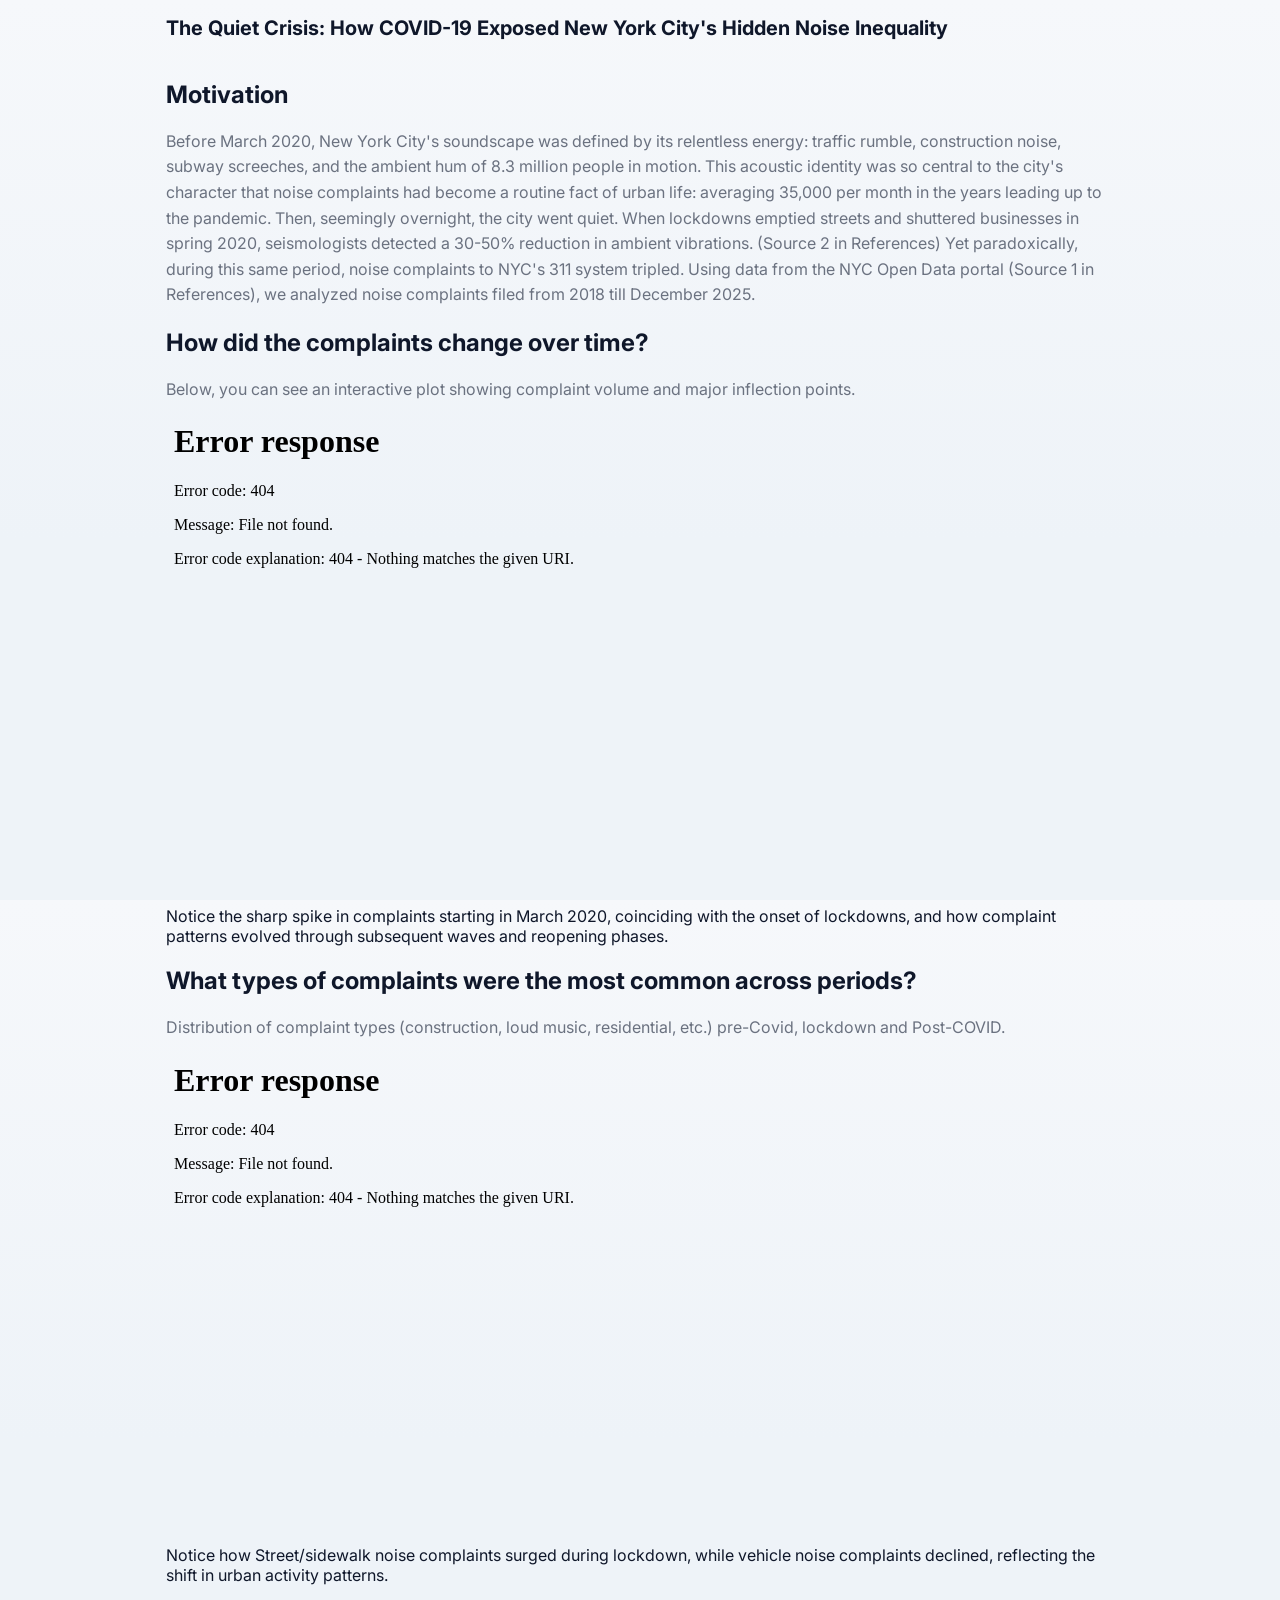
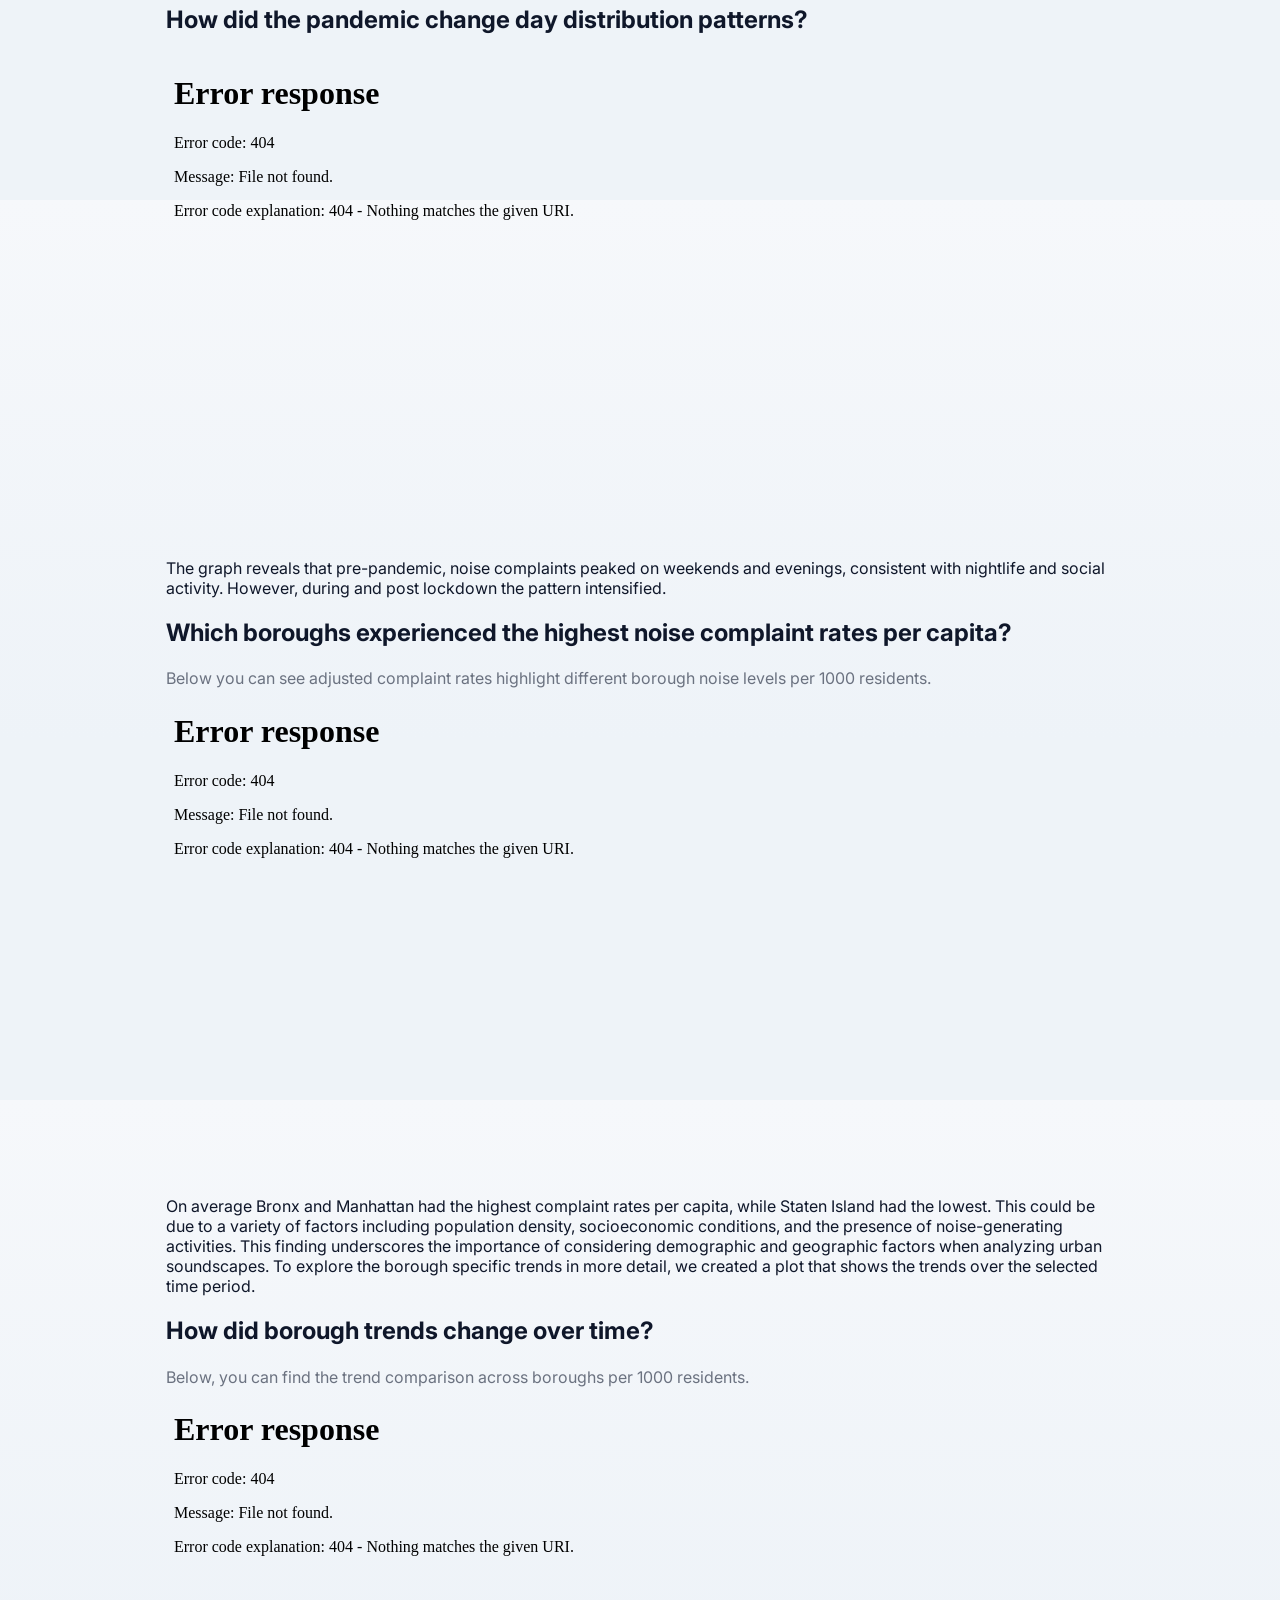
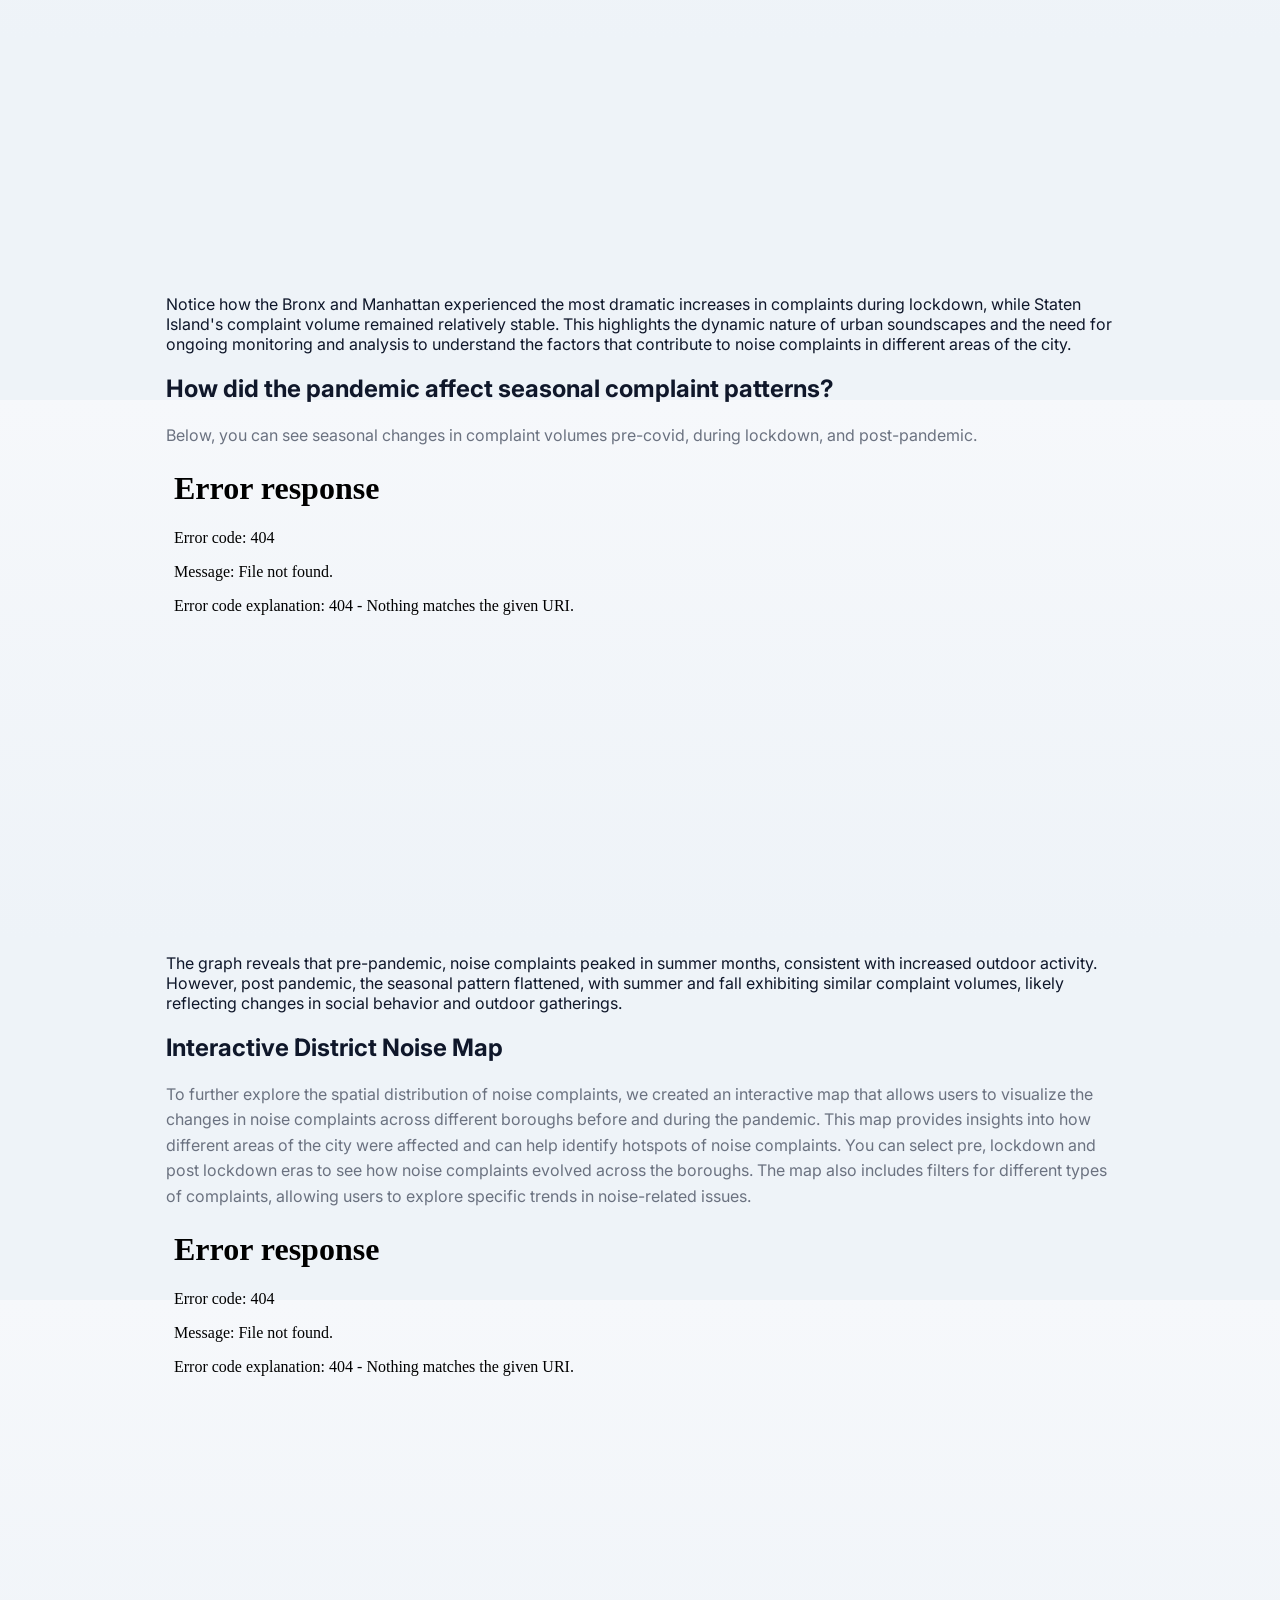
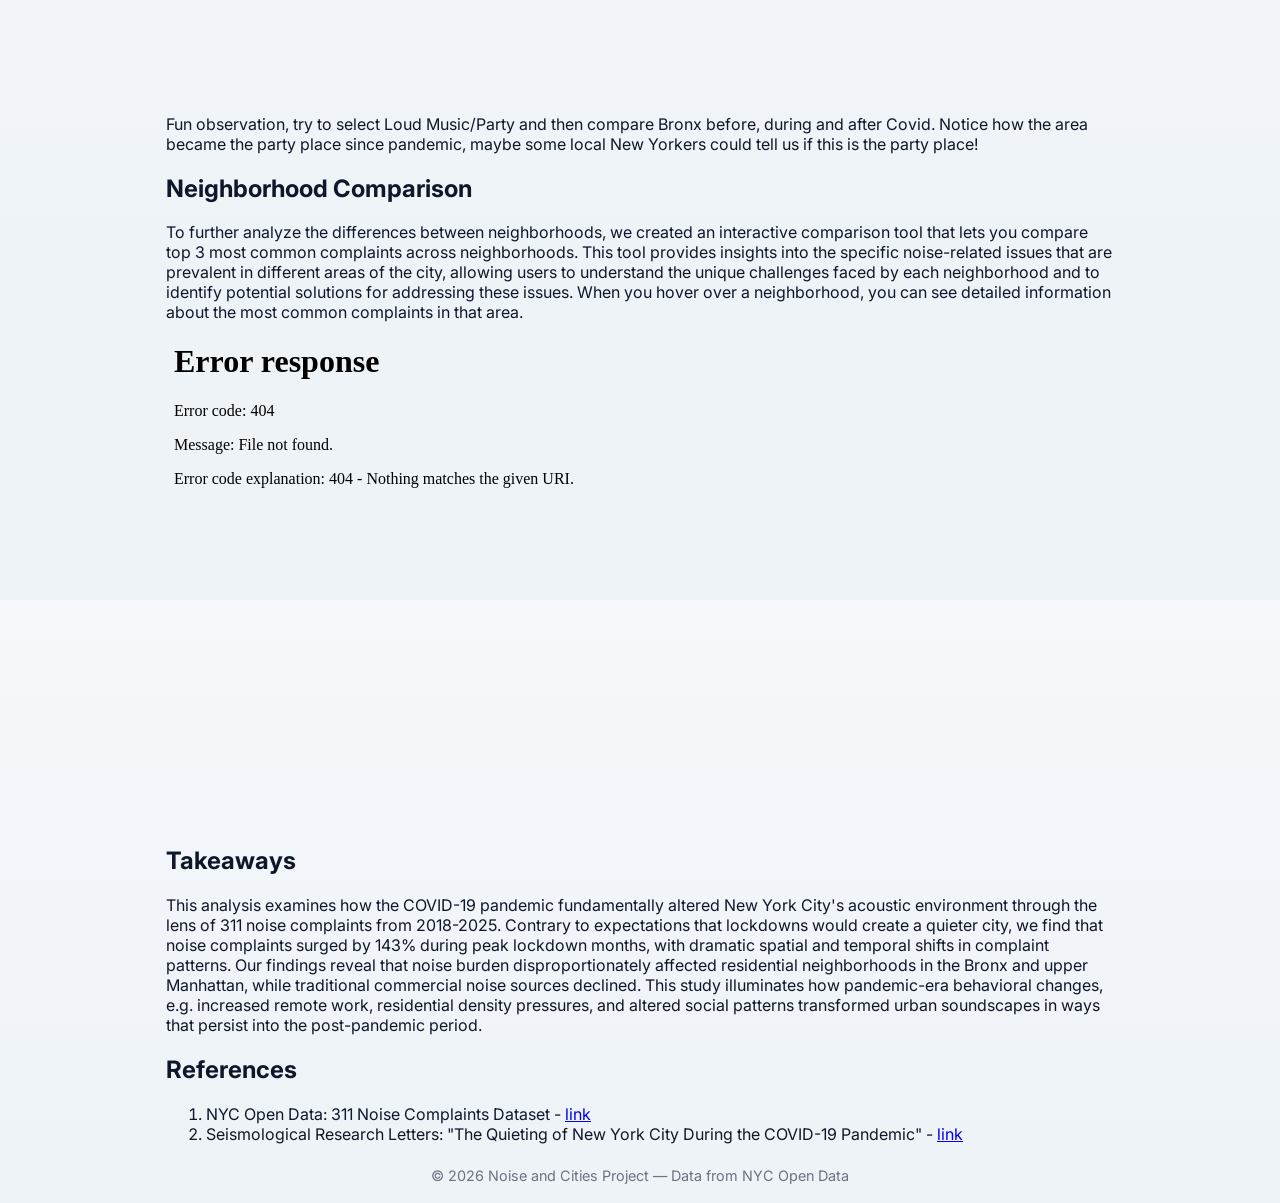
==== index.html @ 0a28426f "fix typos" ====
<!DOCTYPE html>
<html lang="en">
<head>
  <meta charset="UTF-8">
  <meta name="viewport" content="width=device-width,initial-scale=1">
  <title>The City That Never Grew Quiet</title>
  <link rel="stylesheet" href="style.css">
  <style>
    /* Minimal in-file helpers to keep layout tidy if stylesheet missing */
    .container{max-width:980px;margin:0 auto;padding:1rem}
    nav a{margin-right:.5rem}
    .question-list{margin:0 0 1rem 1.25rem}
  </style>
</head>
<body>
  <div class="container">
    <header>
      <h1>The Quiet Crisis: How COVID-19 Exposed New York City's Hidden Noise Inequality</h1>
    </header>

    <main>
      <article>
        <section id="overview">
          <h2>Motivation</h2>
          <p>
          Before March 2020, New York City's soundscape was defined by its relentless energy: traffic rumble, 
construction noise, subway screeches, and the ambient hum of 8.3 million people in motion. 
This acoustic identity was so central to the city's character that noise complaints 
had become a routine fact of urban life: averaging 35,000 per month in the years leading up to the pandemic.
Then, seemingly overnight, the city went quiet.
 When lockdowns emptied streets and shuttered businesses in spring 2020, 
 seismologists detected a 30-50% reduction in ambient vibrations. (Source 2 in References)
 Yet paradoxically, during this same period, noise complaints to NYC's 311 system tripled.
Using data from the NYC Open Data portal (Source 1 in References), we analyzed noise complaints filed from 2018 till December 2025. 
 </p>

        <section id="complaints-over-time">
          <h2>How did the complaints change over time?</h2>
          <p>Below, you can see an interactive plot showing complaint volume and major inflection points.</p>
          <iframe src="complaints_over_time.html" width="100%" height="500" style="border:none;"></iframe>
        Notice the sharp spike in complaints starting in March 2020, coinciding with the onset of lockdowns, and how complaint patterns evolved through subsequent waves and reopening phases.
        </section>

        <section id="types-of-complaints">
          <h2>What types of complaints were the most common across periods?</h2>
          <p>Distribution of complaint types (construction, loud music, residential, etc.) pre-Covid, lockdown and Post-COVID.</p>
          <iframe src="types_of_complaints.html" width="100%" height="500" style="border:none;"></iframe>
          Notice how Street/sidewalk noise complaints surged during lockdown, 
          while vehicle noise complaints declined, reflecting the shift in urban activity patterns.
        </section>

        <section id="daily-patterns">
          <h2>How did the pandemic change day distribution patterns?</h2>
          <iframe src="daily_patterns.html" width="100%" height="500" style="border:none;"></iframe>
          The graph reveals that pre-pandemic, noise complaints peaked on weekends and evenings,
          consistent with nightlife and social activity. However, during and post lockdown 
          the pattern intensified.
        </section>

        <section id="per-capita">
          <h2>Which boroughs experienced the highest noise complaint rates per capita?</h2>
          <p> Below you can see adjusted complaint rates highlight different borough noise levels per 1000 residents.</p>
          <iframe src="complaints_per_capita.html" width="100%" height="500" style="border:none;"></iframe>
          On average Bronx and Manhattan had the highest complaint rates per capita, 
          while Staten Island had the lowest. This could be due to a variety of factors including population
           density, socioeconomic conditions, and the presence of noise-generating activities. 
           This finding underscores the importance of considering demographic and geographic factors 
           when analyzing urban soundscapes. To explore the borough 
           specific trends in more detail, we created a plot that shows the trends over the selected time period.
        </section>

        <section id="borough-trends">
          <h2>How did borough trends change over time?</h2>
          <p>Below, you can find the trend comparison across boroughs per 1000 residents.</p>
          <iframe src="borough_trends.html" width="100%" height="500" style="border:none;"></iframe>
          Notice how the Bronx and Manhattan experienced the most dramatic increases in complaints during lockdown,
           while Staten Island's complaint volume remained relatively stable. 
           This highlights the dynamic nature of urban soundscapes and the need for ongoing monitoring and analysis to understand 
           the factors that contribute to noise complaints in different areas of the city.
        </section>

        <section id="seasonal">
          <h2>How did the pandemic affect seasonal complaint patterns?</h2>
          <p>Below, you can see seasonal changes in complaint volumes pre-covid, during lockdown, and post-pandemic.</p>
          <iframe src="seasonal_share.html" width="100%" height="500" style="border:none;"></iframe>
          The graph reveals that pre-pandemic, noise complaints peaked in summer months,
consistent with increased outdoor activity. However, post pandemic, the seasonal pattern flattened, 
with summer and fall exhibiting similar complaint volumes, likely reflecting changes in social 
behavior and outdoor gatherings.
        </section>

        <section id="interactive-map">
          <h2>Interactive District Noise Map</h2>
          <p>To further explore the spatial distribution of noise complaints, we created an interactive map 
            that allows users to visualize the changes in noise complaints across different boroughs before 
            and during the pandemic. This map provides insights into how different areas of the city were affected 
            and can help identify hotspots of noise complaints. You can select pre, lockdown and post lockdown 
            eras to see how noise complaints evolved across the boroughs. The map also includes 
            filters for different types of complaints, allowing users to explore specific trends in 
            noise-related issues.</p>
          <iframe src="interactive_noise_map.html" width="100%" height="500" style="border:none;"></iframe>
             Fun observation, try to select Loud Music/Party and then compare Bronx before, during and after Covid. Notice how the area became the party place since pandemic, maybe some local New Yorkers could tell us if this is the party place! 
        </section>

        <section id="neighborhood-comparison">
          <h2>Neighborhood Comparison</h2>
         To further analyze the differences between neighborhoods, we created an interactive comparison tool 
        that lets you compare top 3 most common complaints across neighborhoods.
         This tool provides insights into the specific noise-related issues that are prevalent 
         in different areas of the city, allowing users to understand the unique challenges
          faced by each neighborhood and to identify potential solutions for addressing these issues.
        When you hover over a neighborhood, you can see detailed information about the most common complaints 
        in that area.</p>
          <iframe src="neighborhood_comparison.html" width="100%" height="500" style="border:none;"></iframe>
        </section>

        <section id="takeaways">
          <h2>Takeaways</h2>
          This analysis examines how the COVID-19 pandemic fundamentally altered New York City's 
      acoustic environment through the lens of 311 noise complaints from 2018-2025. 
      Contrary to expectations that lockdowns would create a quieter city, 
      we find that noise complaints surged by 143% during peak lockdown months, 
      with dramatic spatial and temporal shifts in complaint patterns. 
      Our findings reveal that noise burden disproportionately affected 
      residential neighborhoods in the Bronx and upper Manhattan, while traditional 
      commercial noise sources declined. This study illuminates how pandemic-era 
      behavioral changes, e.g. increased remote work, residential density pressures, 
      and altered social patterns transformed urban soundscapes in ways 
      that persist into the post-pandemic period.
        </section>
      </article>
    </main>
    <section>
      <section id="REFERENCES">
          <h2>References</h2>
      <ol>
        <li>NYC Open Data: 311 Noise Complaints Dataset - <a href="https://data.cityofnewyork.us/Social-Services/311-Service-Requests-from-2010-to-Present/erm2-nwe9" target="_blank">link</a></li>
        <li>Seismological Research Letters: "The Quieting of New York City During the COVID-19 Pandemic" - <a href="https://www.science.org/doi/abs/10.1126/science.abd2438" target="_blank">link</a></li>   
      </ol>
    </section>

    <footer>
      <p>&copy; 2026 Noise and Cities Project — Data from NYC Open Data</p>
    </footer>
  </div>
</body>
</html>
---- style.css ----
@import url('https://fonts.googleapis.com/css2?family=Inter:wght@300;400;600;700&display=swap');

:root{
    --bg-0: #f6f8fb;
    --bg-1: #ffffff;
    --muted: #6b7280;
    --text: #0f172a;
    --accent: #2563eb;
    --card-shadow: 0 6px 24px rgba(16,24,40,0.06);
    --radius: 12px;
}

*{box-sizing:border-box}
html,body{height:100%}
body{
    margin:0;
    font-family: Inter, system-ui, -apple-system, "Segoe UI", Roboto, Arial, sans-serif;
    color:var(--text);
    background:linear-gradient(180deg,var(--bg-0),#eef3f8 60%);
    -webkit-font-smoothing:antialiased;
    -moz-osx-font-smoothing:grayscale;
}

.container{
    max-width:1400px;
    width:95vw;
    margin:28px auto;
    padding:36px 28px;
}

header{
    display:flex;
    align-items:center;
    justify-content:space-between;
    gap:16px;
    margin-bottom:20px;
}
header h1{
    font-size:1.25rem;
    margin:0;
    font-weight:700;
}

nav{display:flex;gap:10px}
nav a{
    color:var(--accent);
    text-decoration:none;
    padding:8px 12px;
    border-radius:8px;
    font-weight:600;
}
nav a:hover{background:rgba(37,99,235,0.08)}

main article{display:grid;grid-template-columns:1fr;gap:18px}

.card{
    background:var(--bg-1);
    border-radius:var(--radius);
    padding:18px;
    box-shadow:var(--card-shadow);
}

section#overview .card p{margin:0}

p{color:var(--muted);line-height:1.6;margin:0}

.question-list{margin:0 0 0 1rem;color:var(--muted)}

.embed iframe{width:100%;height:420px;border:0;border-radius:8px}

.grid-2{display:grid;grid-template-columns:repeat(2,1fr);gap:16px}

footer{margin-top:20px;color:var(--muted);font-size:.9rem;text-align:center}

/* Responsive */
@media (max-width:880px){
    .grid-2{grid-template-columns:1fr}
    header{flex-direction:column;align-items:flex-start}
    header h1{font-size:1.1rem}
    .embed iframe{height:320px}
}

@media (prefers-color-scheme:dark){
    :root{--bg-0:#071124;--bg-1:#071124;--muted:#9aa6b2;--text:#e6eef6;--card-shadow:0 8px 30px rgba(2,6,23,0.6)}
    body{background:linear-gradient(180deg,#031021,#071124)}
}

.muted{color:var(--muted)}

.kicker{font-size:.9rem;color:var(--muted);margin-bottom:.25rem}

.hero{padding:18px 0}

.lead{font-size:1.05rem;color:var(--muted);line-height:1.7}

.link-btn{display:inline-block;padding:10px 14px;background:var(--accent);color:#fff;border-radius:10px;text-decoration:none}

/* small utility */
.mb-1{margin-bottom:8px}
.mb-2{margin-bottom:16px}
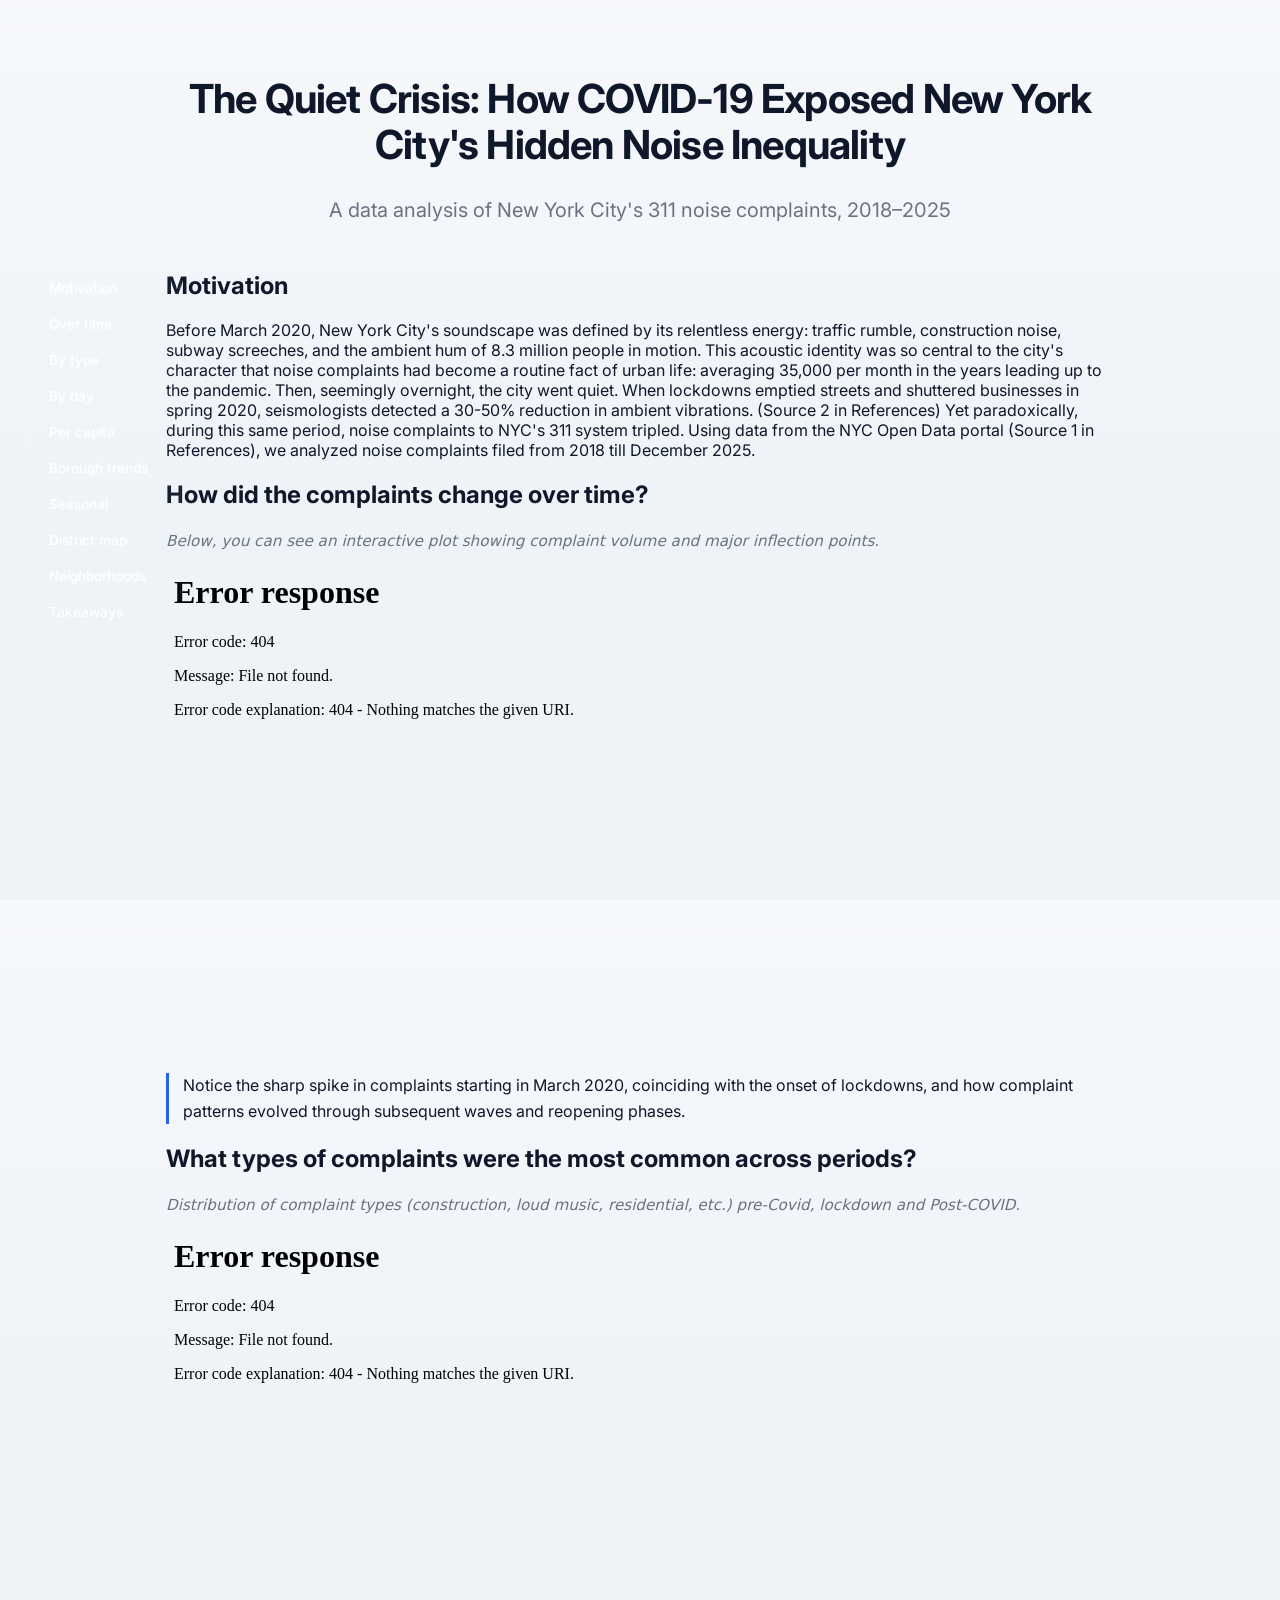
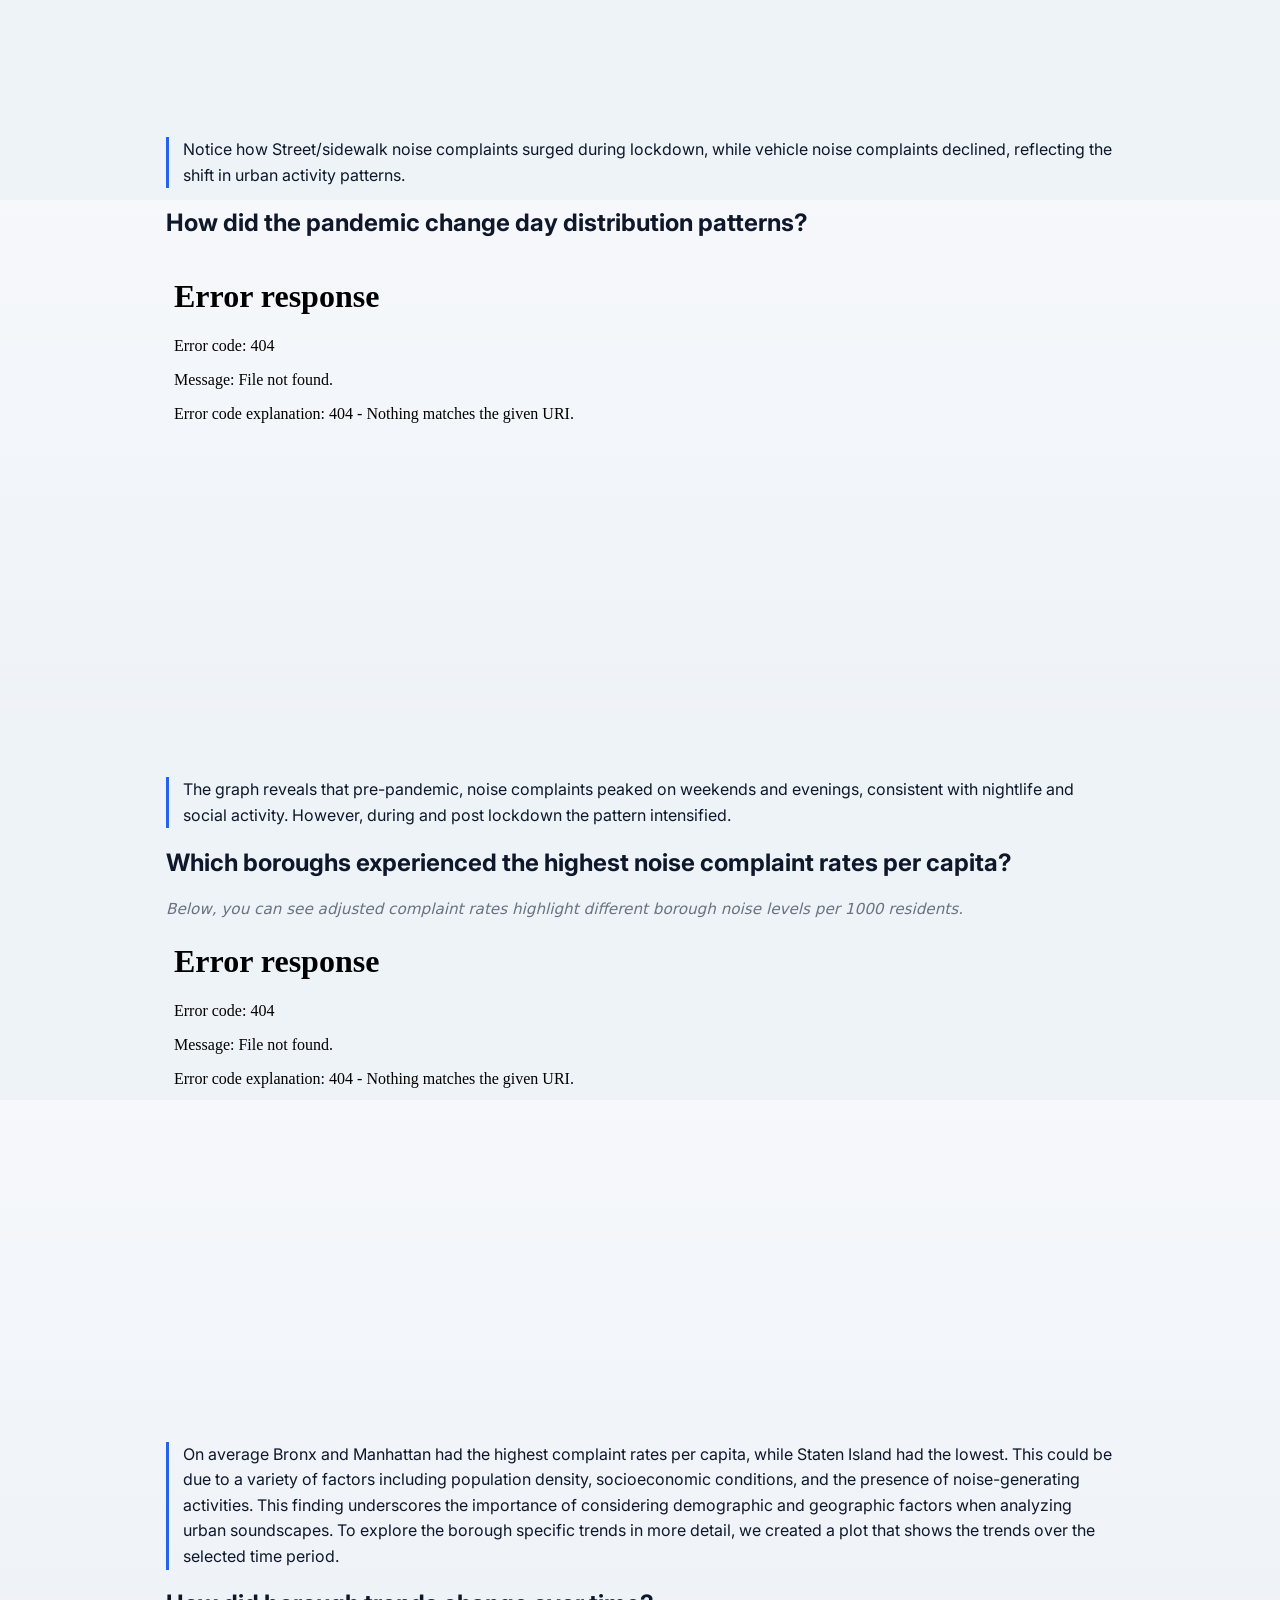
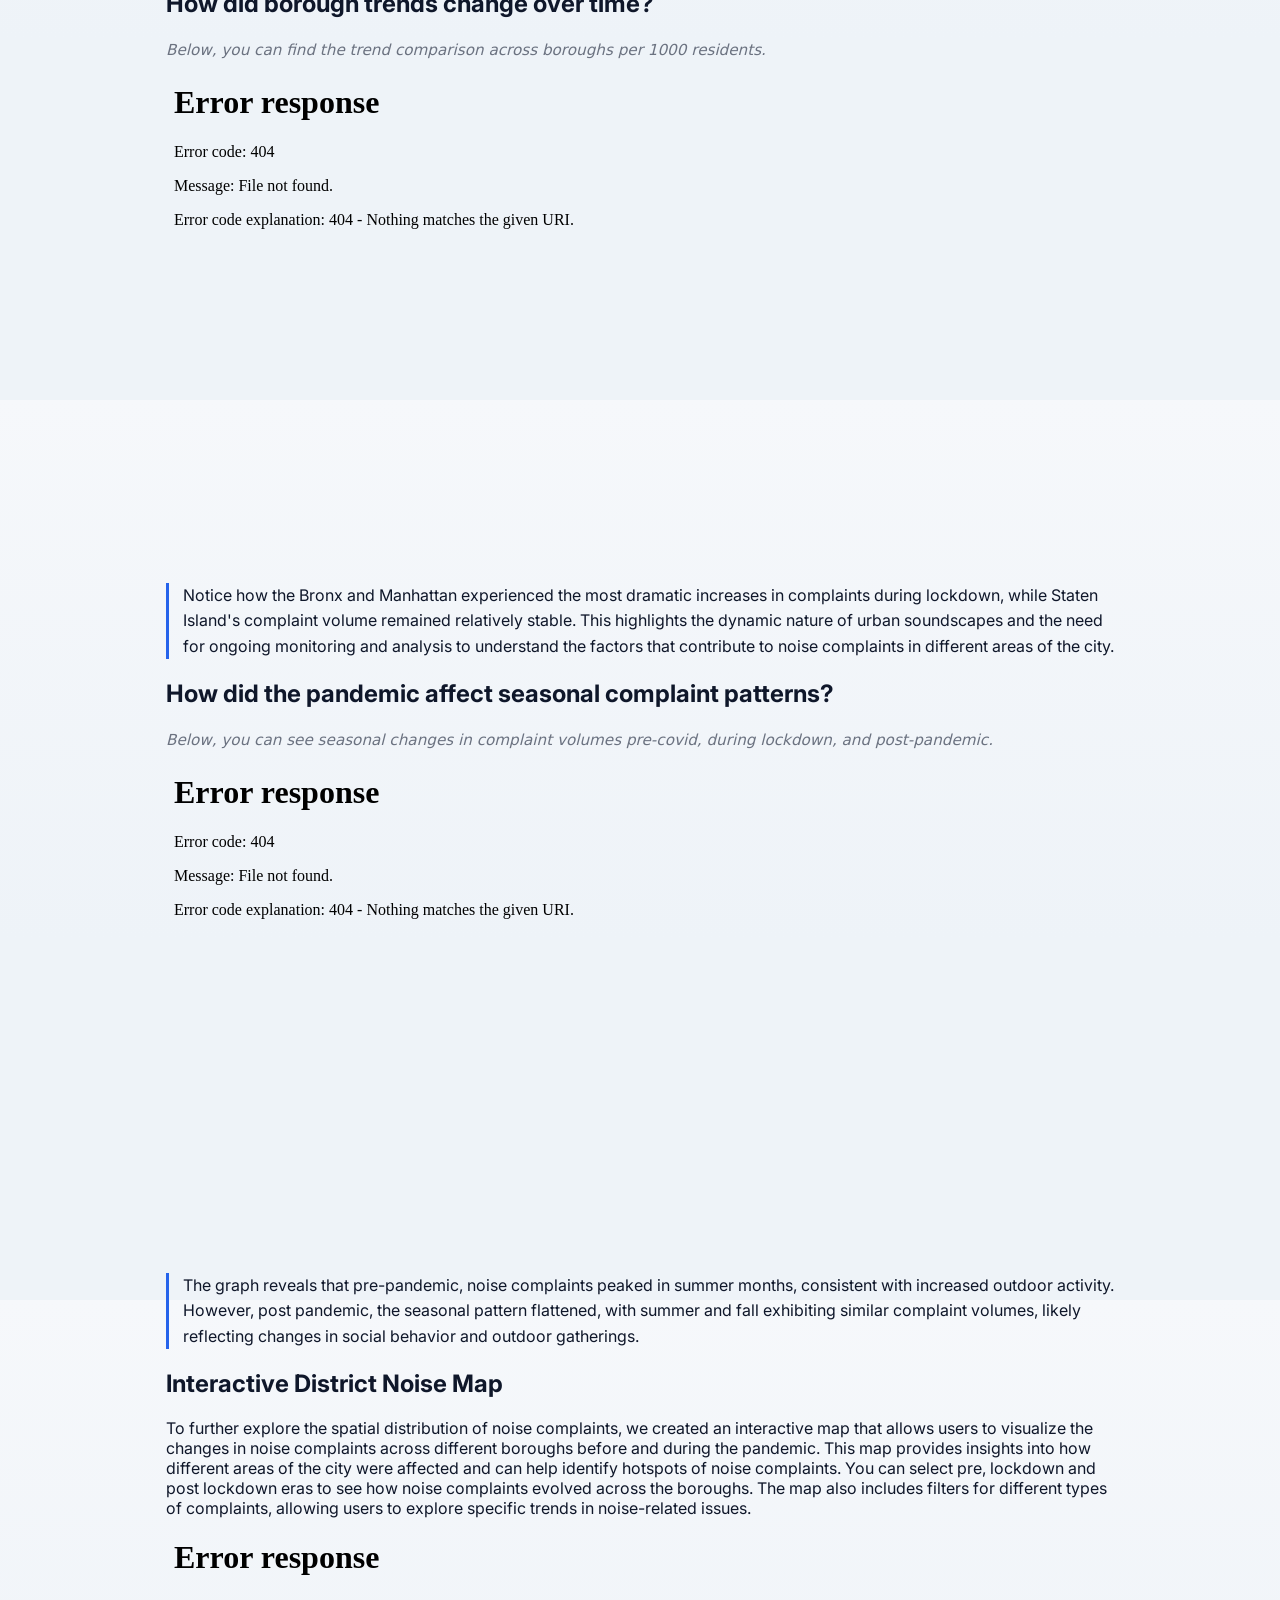
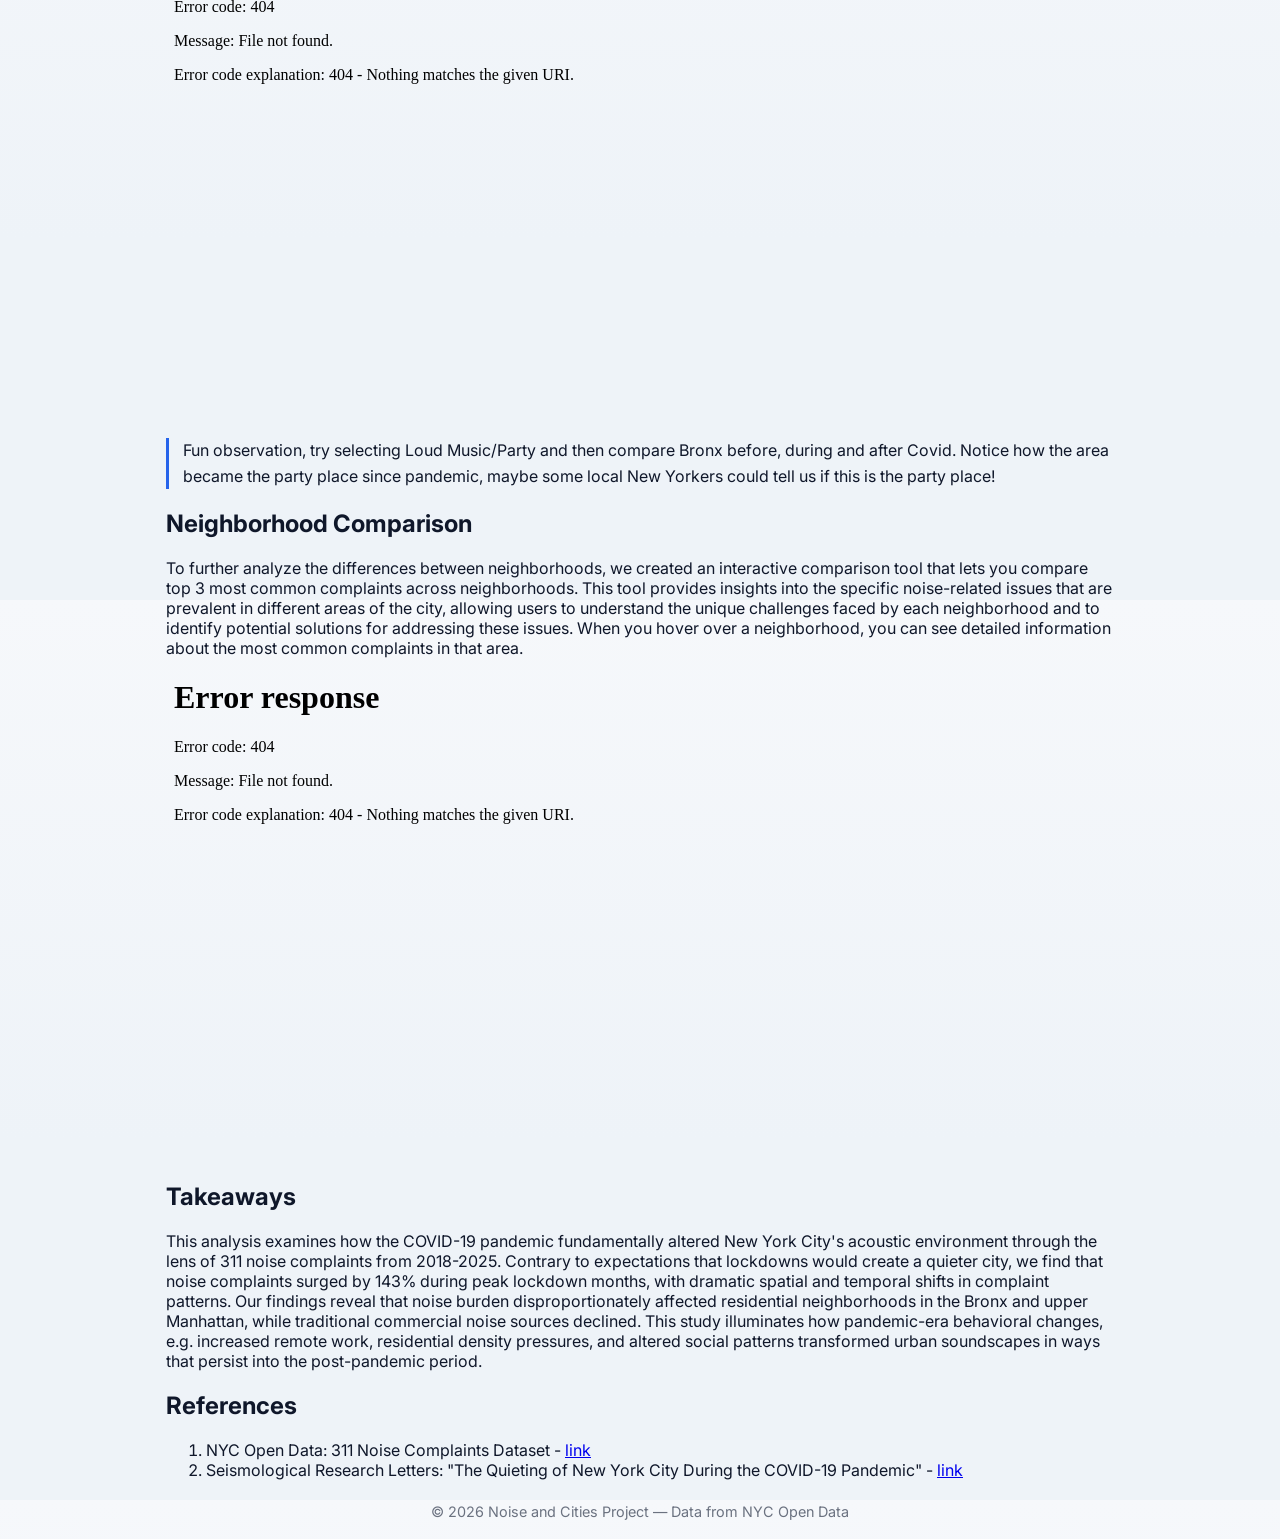
==== commit a044bdbf: "larger title, substitle, smooth scroll, table of contents, typography" ====
--- a/index.html
+++ b/index.html
@@ -17,12 +17,25 @@
     <header>
       <h1>The Quiet Crisis: How COVID-19 Exposed New York City's Hidden Noise Inequality</h1>
     </header>
+    <p class="subtitle">A data analysis of New York City's 311 noise complaints, 2018–2025</p>
+    <nav class="toc">
+      <a href="#overview">Motivation</a>
+      <a href="#complaints-over-time">Over time</a>
+      <a href="#types-of-complaints">By type</a>
+      <a href="#daily-patterns">By day</a>
+      <a href="#per-capita">Per capita</a>
+      <a href="#borough-trends">Borough trends</a>
+      <a href="#seasonal">Seasonal</a>
+      <a href="#interactive-map">District map</a>
+      <a href="#neighborhood-comparison">Neighborhoods</a>
+      <a href="#takeaways">Takeaways</a>
+    </nav>
+
 
     <main>
       <article>
         <section id="overview">
           <h2>Motivation</h2>
-          <p>
           Before March 2020, New York City's soundscape was defined by its relentless energy: traffic rumble, 
 construction noise, subway screeches, and the ambient hum of 8.3 million people in motion. 
 This acoustic identity was so central to the city's character that noise complaints 
@@ -32,74 +45,74 @@
  seismologists detected a 30-50% reduction in ambient vibrations. (Source 2 in References)
  Yet paradoxically, during this same period, noise complaints to NYC's 311 system tripled.
 Using data from the NYC Open Data portal (Source 1 in References), we analyzed noise complaints filed from 2018 till December 2025. 
- </p>
+
 
         <section id="complaints-over-time">
           <h2>How did the complaints change over time?</h2>
           <p>Below, you can see an interactive plot showing complaint volume and major inflection points.</p>
           <iframe src="complaints_over_time.html" width="100%" height="500" style="border:none;"></iframe>
-        Notice the sharp spike in complaints starting in March 2020, coinciding with the onset of lockdowns, and how complaint patterns evolved through subsequent waves and reopening phases.
+        <p class="caption">Notice the sharp spike in complaints starting in March 2020, coinciding with the onset of lockdowns, and how complaint patterns evolved through subsequent waves and reopening phases.</p>
         </section>
 
         <section id="types-of-complaints">
           <h2>What types of complaints were the most common across periods?</h2>
           <p>Distribution of complaint types (construction, loud music, residential, etc.) pre-Covid, lockdown and Post-COVID.</p>
           <iframe src="types_of_complaints.html" width="100%" height="500" style="border:none;"></iframe>
-          Notice how Street/sidewalk noise complaints surged during lockdown, 
-          while vehicle noise complaints declined, reflecting the shift in urban activity patterns.
+          <p class="caption">Notice how Street/sidewalk noise complaints surged during lockdown,
+          while vehicle noise complaints declined, reflecting the shift in urban activity patterns. </p>
         </section>
 
         <section id="daily-patterns">
           <h2>How did the pandemic change day distribution patterns?</h2>
           <iframe src="daily_patterns.html" width="100%" height="500" style="border:none;"></iframe>
-          The graph reveals that pre-pandemic, noise complaints peaked on weekends and evenings,
+          <p class="caption">The graph reveals that pre-pandemic, noise complaints peaked on weekends and evenings,
           consistent with nightlife and social activity. However, during and post lockdown 
-          the pattern intensified.
+          the pattern intensified.</p>
         </section>
 
         <section id="per-capita">
           <h2>Which boroughs experienced the highest noise complaint rates per capita?</h2>
-          <p> Below you can see adjusted complaint rates highlight different borough noise levels per 1000 residents.</p>
+          <p> Below, you can see adjusted complaint rates highlight different borough noise levels per 1000 residents.</p>
           <iframe src="complaints_per_capita.html" width="100%" height="500" style="border:none;"></iframe>
-          On average Bronx and Manhattan had the highest complaint rates per capita, 
+          <p class="caption">On average Bronx and Manhattan had the highest complaint rates per capita, 
           while Staten Island had the lowest. This could be due to a variety of factors including population
            density, socioeconomic conditions, and the presence of noise-generating activities. 
            This finding underscores the importance of considering demographic and geographic factors 
            when analyzing urban soundscapes. To explore the borough 
-           specific trends in more detail, we created a plot that shows the trends over the selected time period.
+           specific trends in more detail, we created a plot that shows the trends over the selected time period.</p>
         </section>
 
         <section id="borough-trends">
           <h2>How did borough trends change over time?</h2>
           <p>Below, you can find the trend comparison across boroughs per 1000 residents.</p>
           <iframe src="borough_trends.html" width="100%" height="500" style="border:none;"></iframe>
-          Notice how the Bronx and Manhattan experienced the most dramatic increases in complaints during lockdown,
+          <p class="caption">Notice how the Bronx and Manhattan experienced the most dramatic increases in complaints during lockdown,
            while Staten Island's complaint volume remained relatively stable. 
            This highlights the dynamic nature of urban soundscapes and the need for ongoing monitoring and analysis to understand 
-           the factors that contribute to noise complaints in different areas of the city.
+           the factors that contribute to noise complaints in different areas of the city.</p>
         </section>
 
         <section id="seasonal">
           <h2>How did the pandemic affect seasonal complaint patterns?</h2>
           <p>Below, you can see seasonal changes in complaint volumes pre-covid, during lockdown, and post-pandemic.</p>
           <iframe src="seasonal_share.html" width="100%" height="500" style="border:none;"></iframe>
-          The graph reveals that pre-pandemic, noise complaints peaked in summer months,
+          <p class="caption">The graph reveals that pre-pandemic, noise complaints peaked in summer months,
 consistent with increased outdoor activity. However, post pandemic, the seasonal pattern flattened, 
 with summer and fall exhibiting similar complaint volumes, likely reflecting changes in social 
-behavior and outdoor gatherings.
+behavior and outdoor gatherings. </p>
         </section>
 
         <section id="interactive-map">
           <h2>Interactive District Noise Map</h2>
-          <p>To further explore the spatial distribution of noise complaints, we created an interactive map 
+          To further explore the spatial distribution of noise complaints, we created an interactive map 
             that allows users to visualize the changes in noise complaints across different boroughs before 
             and during the pandemic. This map provides insights into how different areas of the city were affected 
             and can help identify hotspots of noise complaints. You can select pre, lockdown and post lockdown 
             eras to see how noise complaints evolved across the boroughs. The map also includes 
             filters for different types of complaints, allowing users to explore specific trends in 
-            noise-related issues.</p>
+            noise-related issues.
           <iframe src="interactive_noise_map.html" width="100%" height="500" style="border:none;"></iframe>
-             Fun observation, try to select Loud Music/Party and then compare Bronx before, during and after Covid. Notice how the area became the party place since pandemic, maybe some local New Yorkers could tell us if this is the party place! 
+          <p class="caption">Fun observation, try selecting Loud Music/Party and then compare Bronx before, during and after Covid. Notice how the area became the party place since pandemic, maybe some local New Yorkers could tell us if this is the party place! </p>
         </section>
 
         <section id="neighborhood-comparison">
@@ -110,13 +123,13 @@
          in different areas of the city, allowing users to understand the unique challenges
           faced by each neighborhood and to identify potential solutions for addressing these issues.
         When you hover over a neighborhood, you can see detailed information about the most common complaints 
-        in that area.</p>
+        in that area.
           <iframe src="neighborhood_comparison.html" width="100%" height="500" style="border:none;"></iframe>
         </section>
 
         <section id="takeaways">
           <h2>Takeaways</h2>
-          This analysis examines how the COVID-19 pandemic fundamentally altered New York City's 
+         This analysis examines how the COVID-19 pandemic fundamentally altered New York City's 
       acoustic environment through the lens of 311 noise complaints from 2018-2025. 
       Contrary to expectations that lockdowns would create a quieter city, 
       we find that noise complaints surged by 143% during peak lockdown months, 
@@ -126,7 +139,7 @@
       commercial noise sources declined. This study illuminates how pandemic-era 
       behavioral changes, e.g. increased remote work, residential density pressures, 
       and altered social patterns transformed urban soundscapes in ways 
-      that persist into the post-pandemic period.
+      that persist into the post-pandemic period. 
         </section>
       </article>
     </main>
--- a/style.css
+++ b/style.css
@@ -12,6 +12,7 @@
 
 *{box-sizing:border-box}
 html,body{height:100%}
+html{scroll-behavior:smooth}
 body{
     margin:0;
     font-family: Inter, system-ui, -apple-system, "Segoe UI", Roboto, Arial, sans-serif;
@@ -36,9 +37,33 @@
     margin-bottom:20px;
 }
 header h1{
-    font-size:1.25rem;
-    margin:0;
-    font-weight:700;
+  font-size:2.5rem;
+  font-weight:700;
+  line-height:1.15;
+  letter-spacing:-0.02em;
+  margin:0 auto;
+  max-width:1500px;
+  text-align:center;
+  padding:60px 20px 6px;
+}
+.subtitle{
+  text-align:center;
+  font-size:1.25rem;
+  color:var(--muted);
+  margin:0 auto 25px;
+  font-weight:400;
+}
+
+section h2 + p{
+  font-style:italic;
+  font-size:0.95rem;
+}
+
+.caption{
+  color:var(--text);
+  border-left:3px solid var(--accent);
+  padding-left:14px;
+  margin-top:16px !important;
 }
 
 nav{display:flex;gap:10px}
@@ -51,6 +76,46 @@
 }
 nav a:hover{background:rgba(37,99,235,0.08)}
 
+.toc{
+  position:fixed;
+  top:50%;
+  left:24px;
+  transform:translateY(-50%);
+  display:flex;
+  flex-direction:column;
+  gap:8px;
+  padding:16px 14px;
+  background:rgba(255,255,255,0.03);
+  border:1px solid rgba(255,255,255,0.06);
+  border-radius:var(--radius);
+  z-index:100;
+  max-width:160px;
+}
+.toc a{
+  color:#fff;
+  text-decoration:none;
+  font-weight:500;
+  font-size:0.85rem;
+  padding:6px 10px;
+  border-radius:6px;
+  transition:background 0.15s ease;
+}
+.toc a:hover{
+  background:rgba(37,99,235,0.12);
+}
+
+/* Hide on small screens — sidebars don't fit */
+@media (max-width:1100px){
+  .toc{
+    position:static;
+    transform:none;
+    flex-direction:row;
+    flex-wrap:wrap;
+    max-width:none;
+    margin-bottom:32px;
+  }
+}
+
 main article{display:grid;grid-template-columns:1fr;gap:18px}
 
 .card{
@@ -58,6 +123,10 @@
     border-radius:var(--radius);
     padding:18px;
     box-shadow:var(--card-shadow);
+}
+
+section{
+  scroll-margin-top:20px;
 }
 
 section#overview .card p{margin:0}
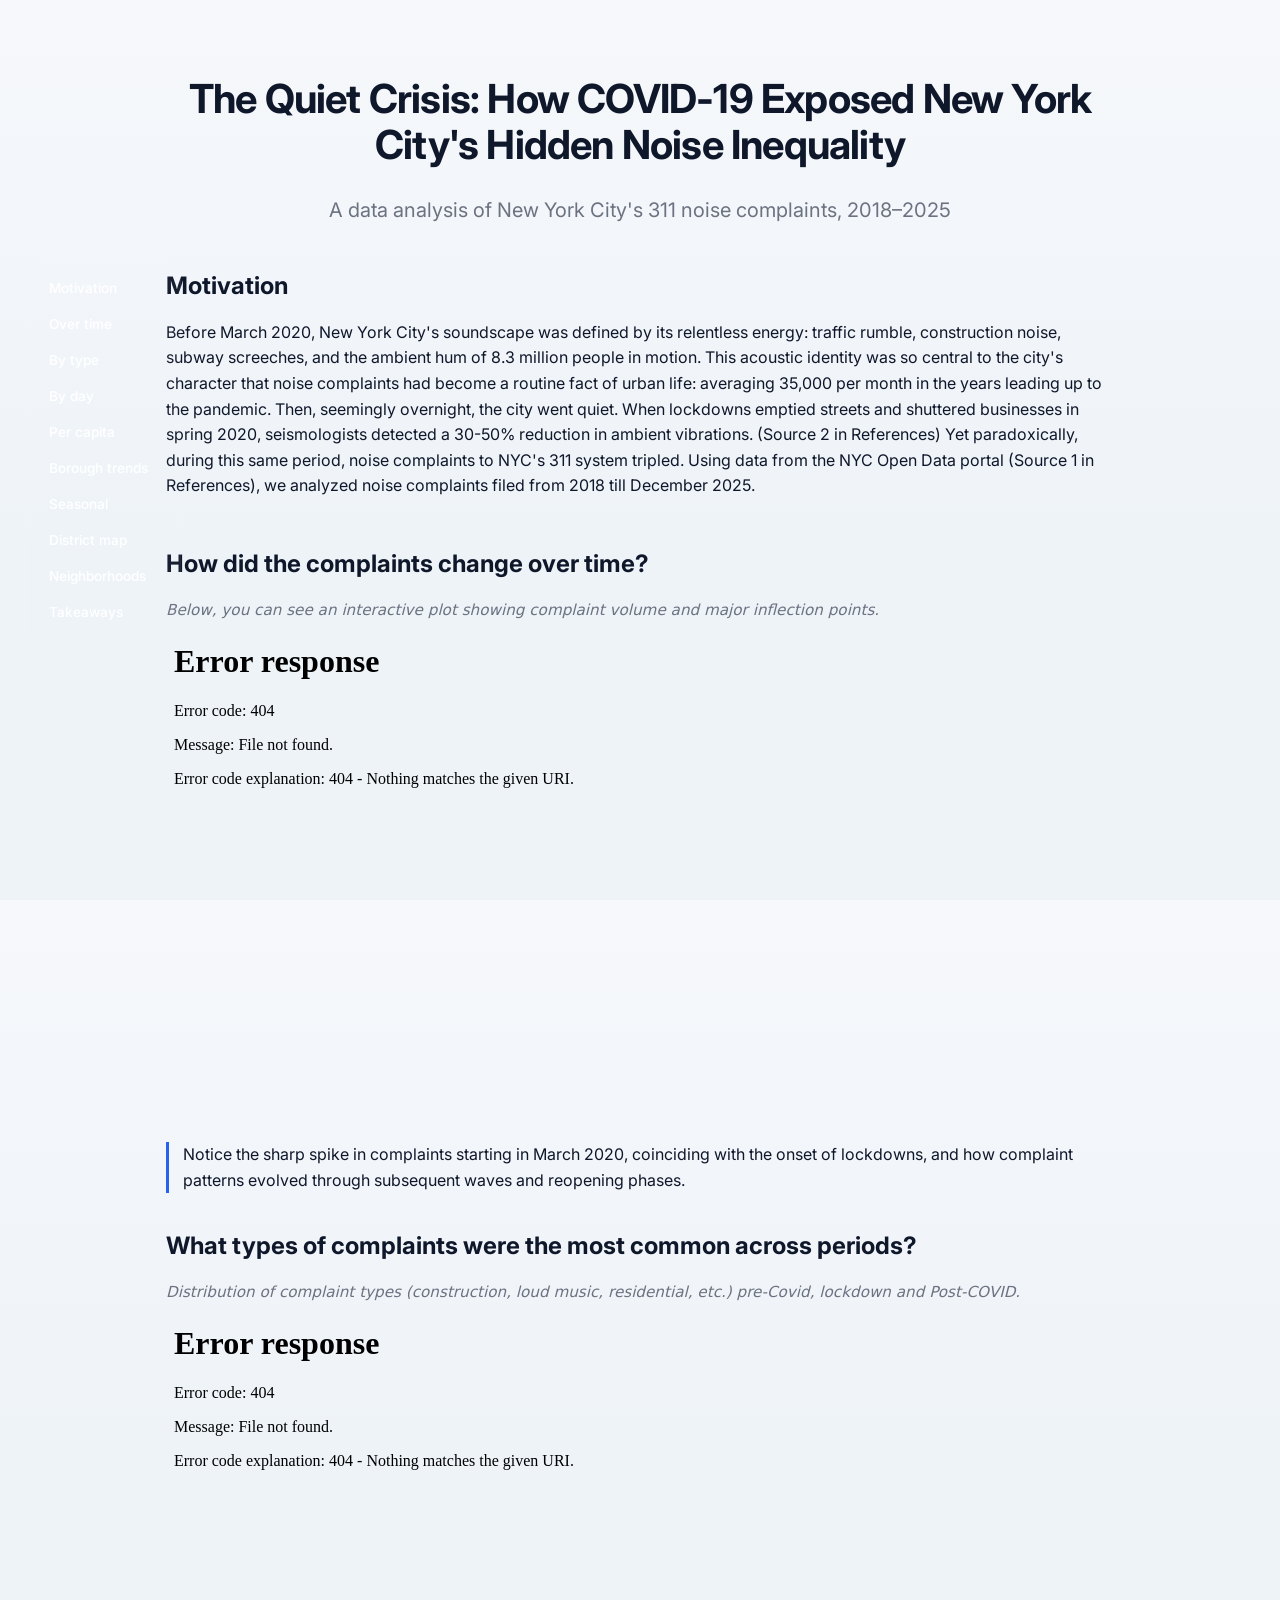
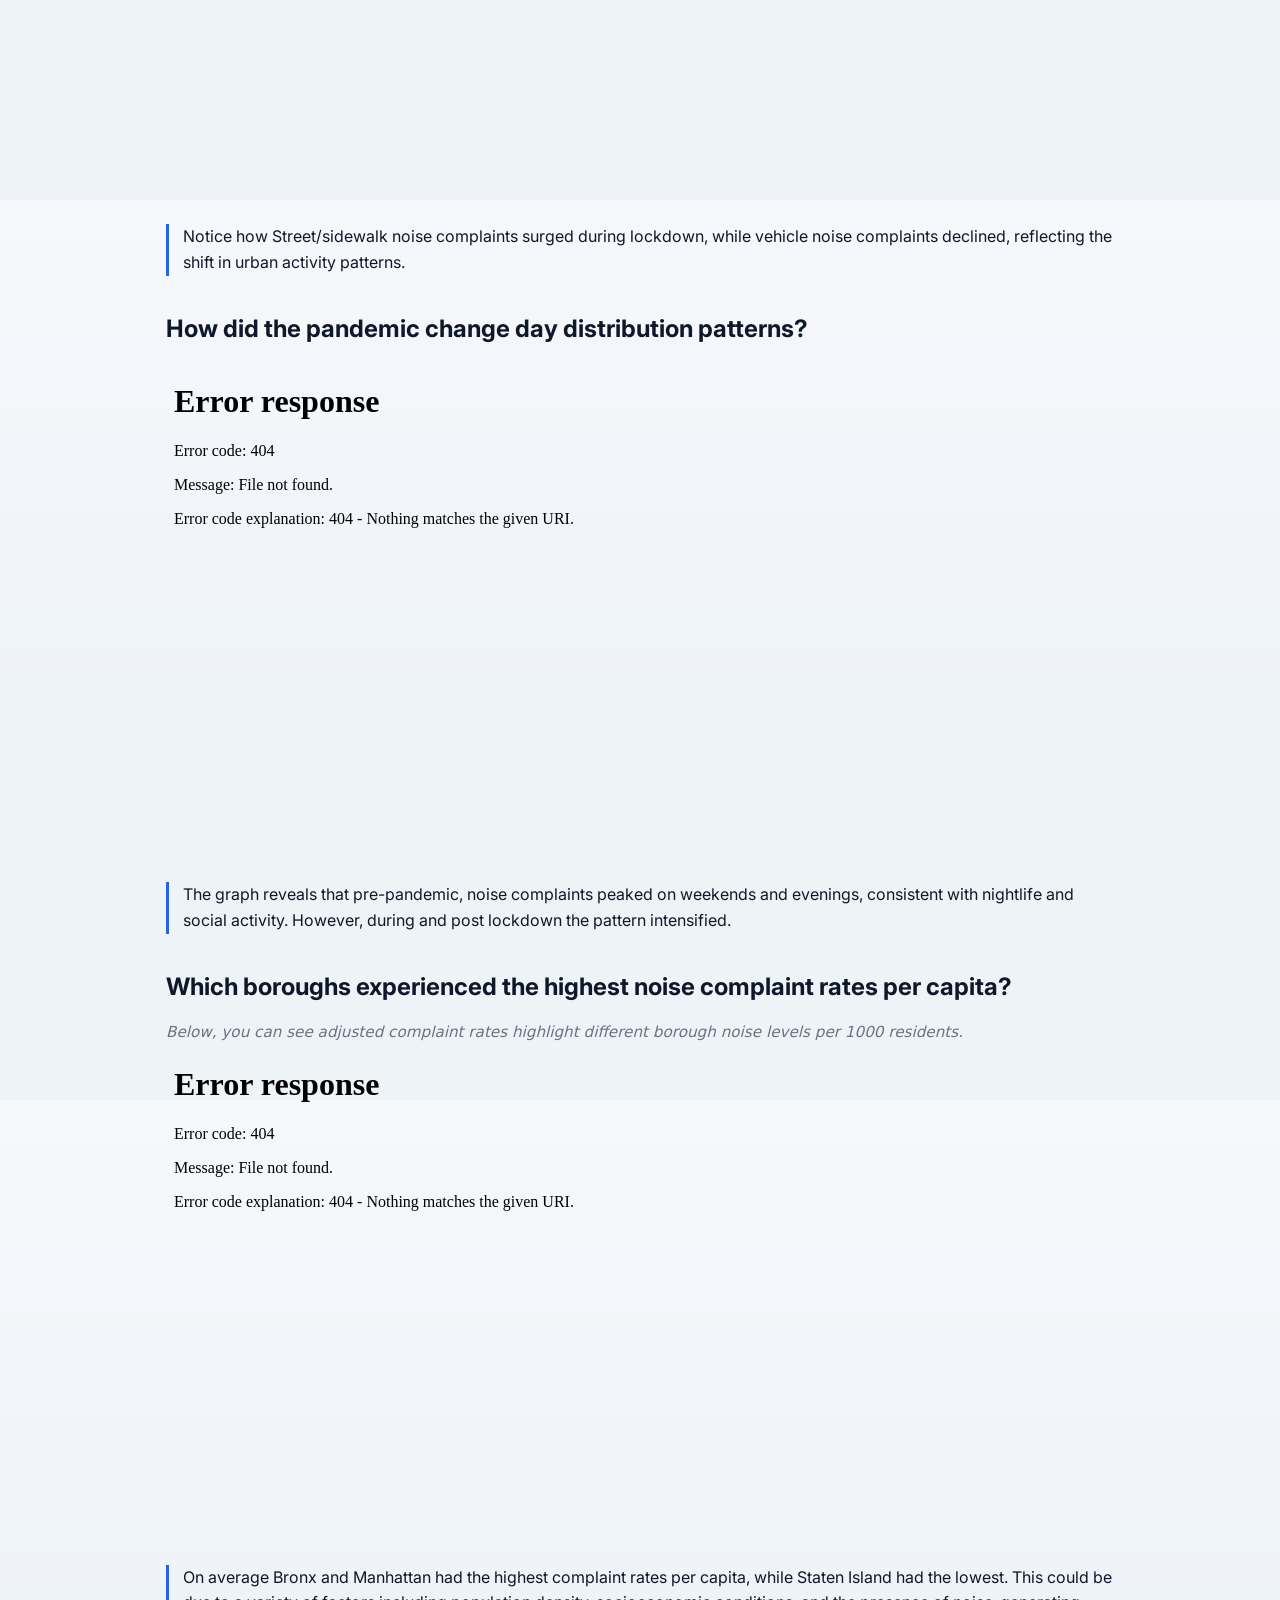
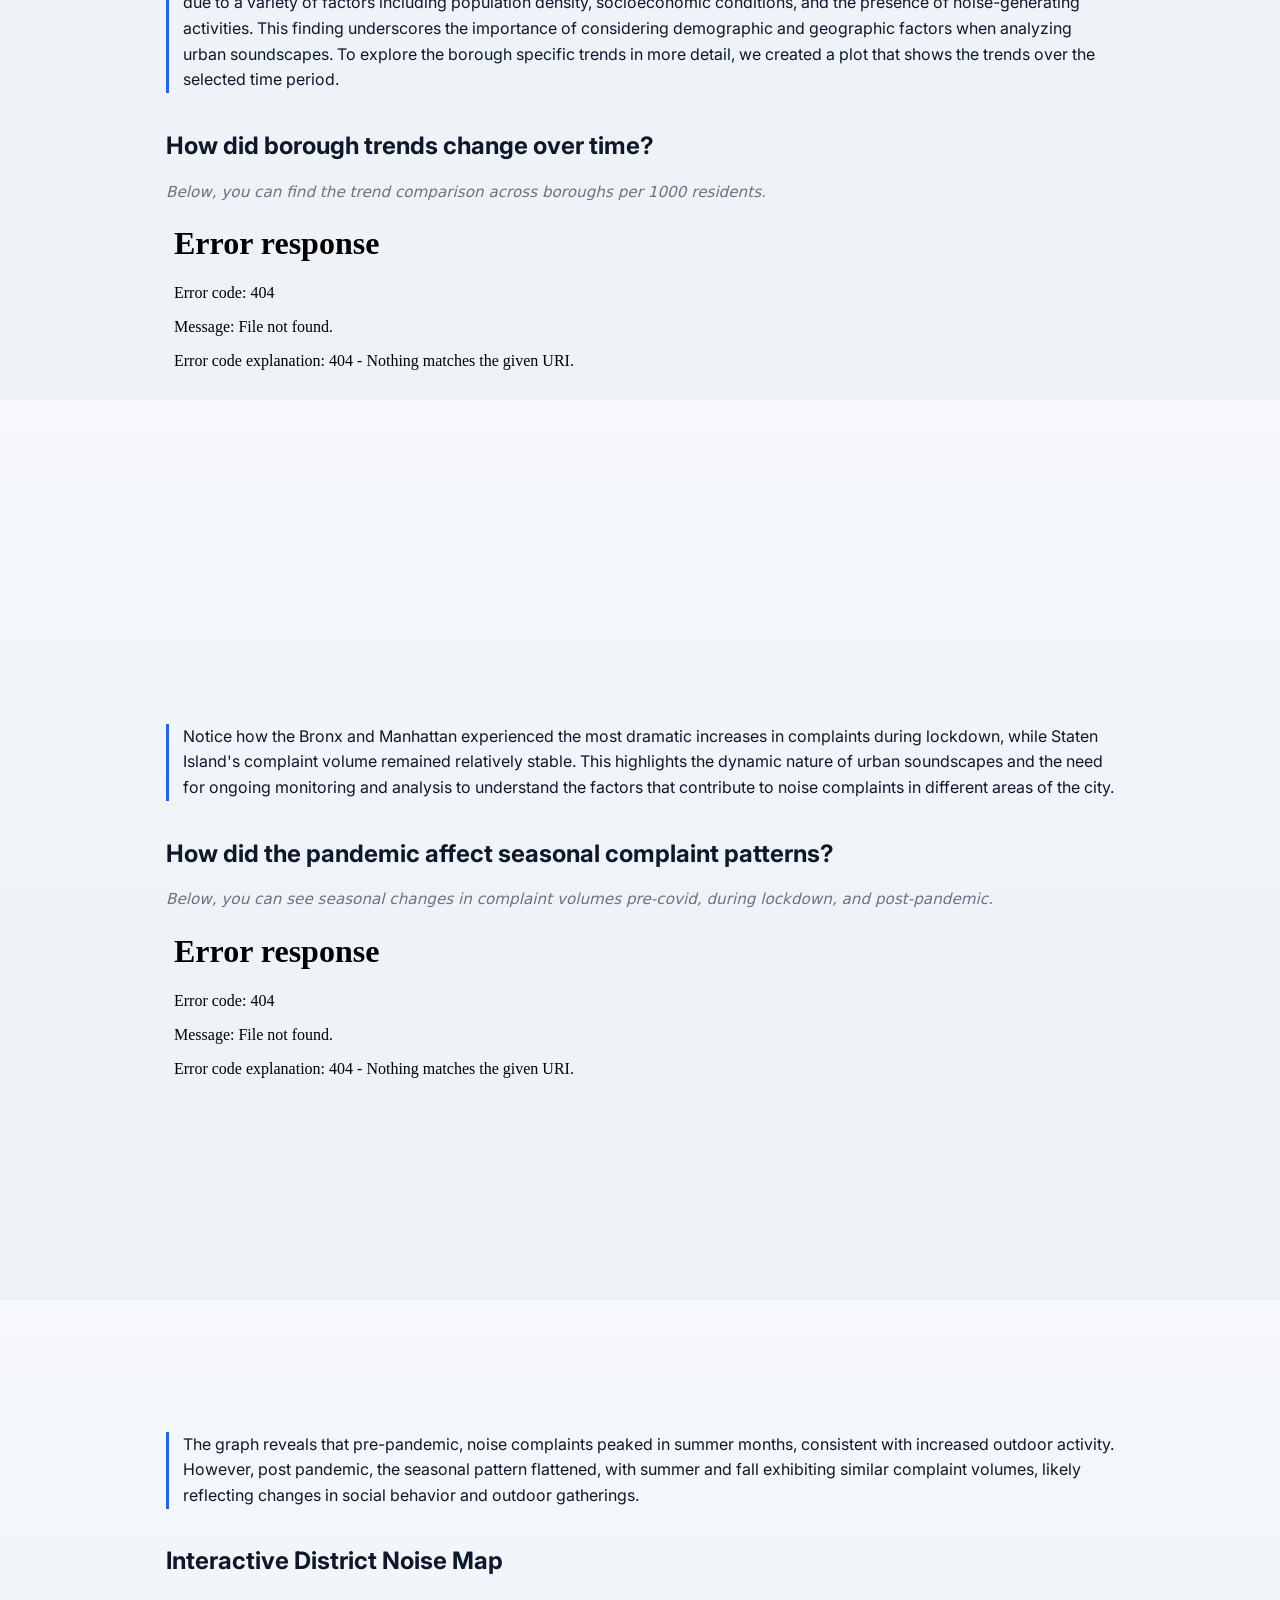
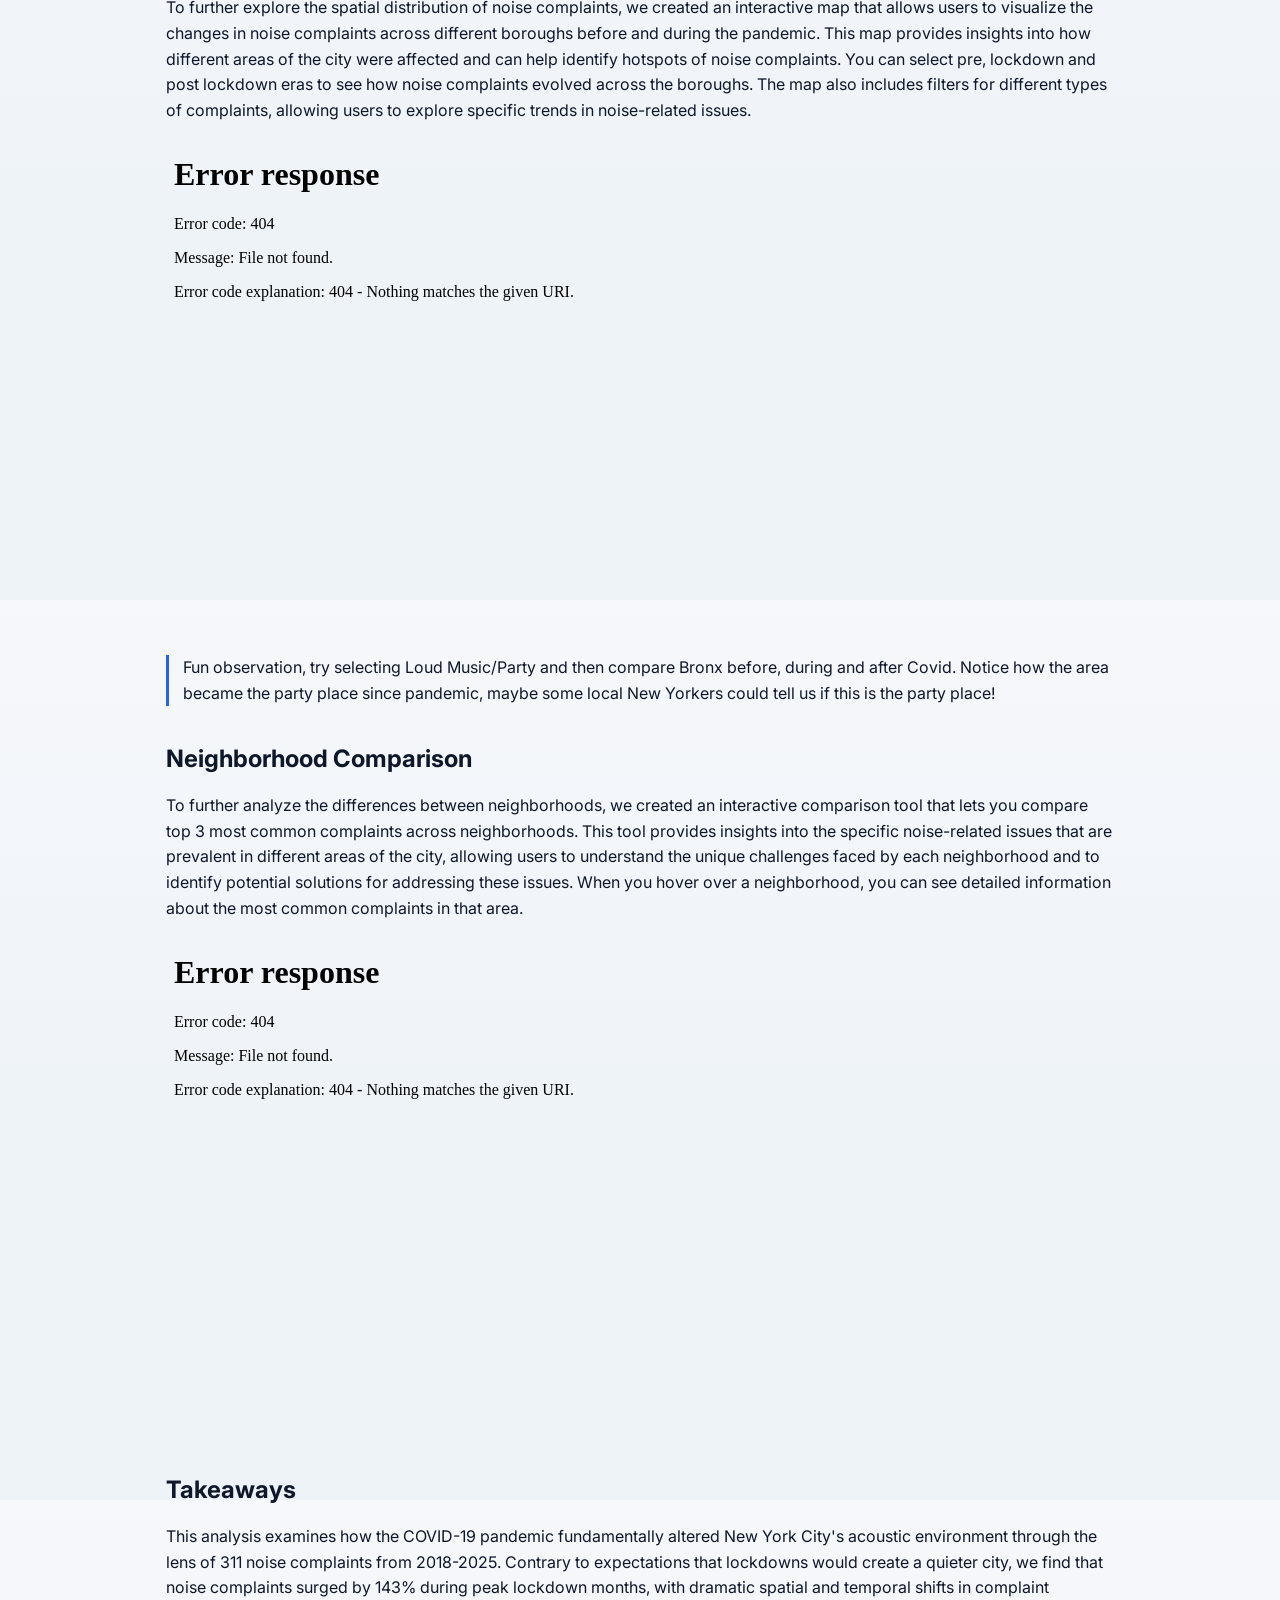
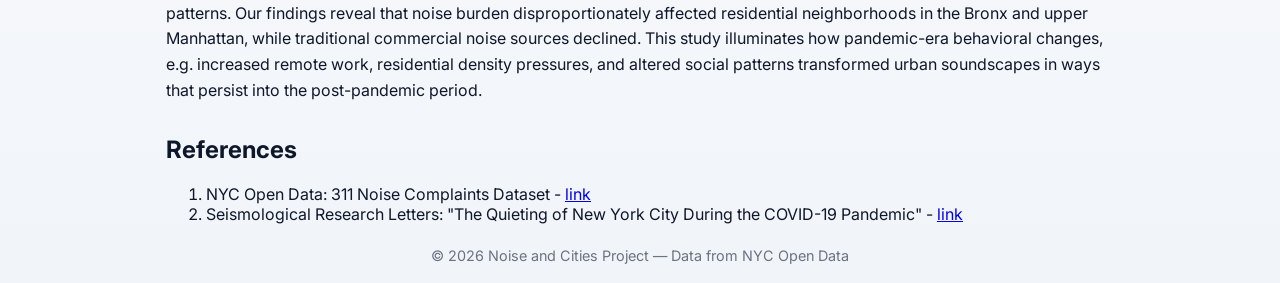
==== commit f63a192e: "paragraph styling" ====
--- a/index.html
+++ b/index.html
@@ -36,7 +36,7 @@
       <article>
         <section id="overview">
           <h2>Motivation</h2>
-          Before March 2020, New York City's soundscape was defined by its relentless energy: traffic rumble, 
+          <p class="body-text">Before March 2020, New York City's soundscape was defined by its relentless energy: traffic rumble, 
 construction noise, subway screeches, and the ambient hum of 8.3 million people in motion. 
 This acoustic identity was so central to the city's character that noise complaints 
 had become a routine fact of urban life: averaging 35,000 per month in the years leading up to the pandemic.
@@ -44,9 +44,8 @@
  When lockdowns emptied streets and shuttered businesses in spring 2020, 
  seismologists detected a 30-50% reduction in ambient vibrations. (Source 2 in References)
  Yet paradoxically, during this same period, noise complaints to NYC's 311 system tripled.
-Using data from the NYC Open Data portal (Source 1 in References), we analyzed noise complaints filed from 2018 till December 2025. 
-
-
+Using data from the NYC Open Data portal (Source 1 in References), we analyzed noise complaints filed from 2018 till December 2025. </p>
+</section>
         <section id="complaints-over-time">
           <h2>How did the complaints change over time?</h2>
           <p>Below, you can see an interactive plot showing complaint volume and major inflection points.</p>
@@ -104,32 +103,32 @@
 
         <section id="interactive-map">
           <h2>Interactive District Noise Map</h2>
-          To further explore the spatial distribution of noise complaints, we created an interactive map 
+          <p class="body-text">To further explore the spatial distribution of noise complaints, we created an interactive map 
             that allows users to visualize the changes in noise complaints across different boroughs before 
             and during the pandemic. This map provides insights into how different areas of the city were affected 
             and can help identify hotspots of noise complaints. You can select pre, lockdown and post lockdown 
             eras to see how noise complaints evolved across the boroughs. The map also includes 
             filters for different types of complaints, allowing users to explore specific trends in 
-            noise-related issues.
+            noise-related issues.</p>
           <iframe src="interactive_noise_map.html" width="100%" height="500" style="border:none;"></iframe>
           <p class="caption">Fun observation, try selecting Loud Music/Party and then compare Bronx before, during and after Covid. Notice how the area became the party place since pandemic, maybe some local New Yorkers could tell us if this is the party place! </p>
         </section>
 
         <section id="neighborhood-comparison">
           <h2>Neighborhood Comparison</h2>
-         To further analyze the differences between neighborhoods, we created an interactive comparison tool 
+         <p class="body-text">To further analyze the differences between neighborhoods, we created an interactive comparison tool 
         that lets you compare top 3 most common complaints across neighborhoods.
          This tool provides insights into the specific noise-related issues that are prevalent 
          in different areas of the city, allowing users to understand the unique challenges
           faced by each neighborhood and to identify potential solutions for addressing these issues.
         When you hover over a neighborhood, you can see detailed information about the most common complaints 
-        in that area.
-          <iframe src="neighborhood_comparison.html" width="100%" height="500" style="border:none;"></iframe>
+        in that area.</p>
+        <iframe src="neighborhood_comparison.html" width="100%" height="500" style="border:none;"></iframe>
         </section>
 
         <section id="takeaways">
           <h2>Takeaways</h2>
-         This analysis examines how the COVID-19 pandemic fundamentally altered New York City's 
+         <p class="body-text">This analysis examines how the COVID-19 pandemic fundamentally altered New York City's 
       acoustic environment through the lens of 311 noise complaints from 2018-2025. 
       Contrary to expectations that lockdowns would create a quieter city, 
       we find that noise complaints surged by 143% during peak lockdown months, 
@@ -139,8 +138,8 @@
       commercial noise sources declined. This study illuminates how pandemic-era 
       behavioral changes, e.g. increased remote work, residential density pressures, 
       and altered social patterns transformed urban soundscapes in ways 
-      that persist into the post-pandemic period. 
-        </section>
+      that persist into the post-pandemic period.</p>
+  </section>
       </article>
     </main>
     <section>
--- a/style.css
+++ b/style.css
@@ -129,6 +129,14 @@
   scroll-margin-top:20px;
 }
 
+.body-text{
+  color:var(--text) !important;
+  font-style:normal !important;
+  font-size:1rem !important;
+  margin:0 0 12px 0;
+  line-height:1.6;
+}
+
 section#overview .card p{margin:0}
 
 p{color:var(--muted);line-height:1.6;margin:0}
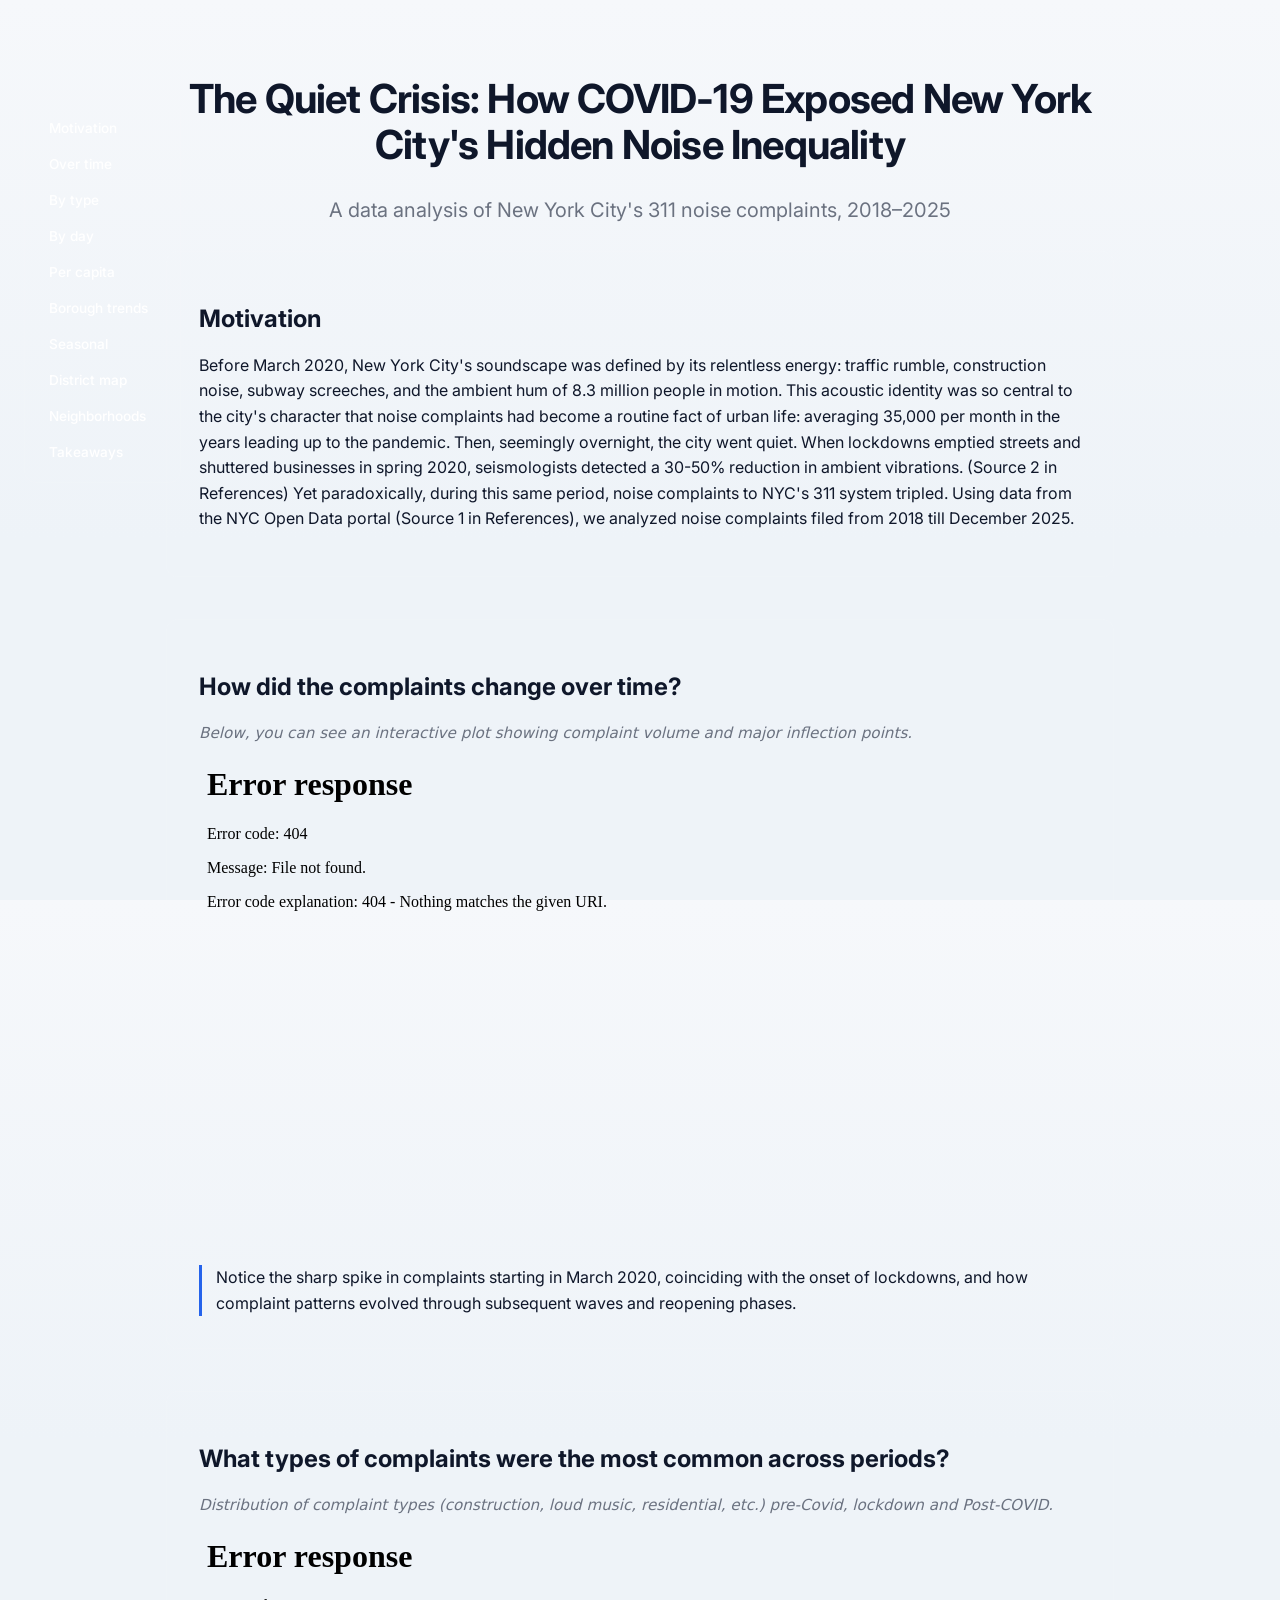
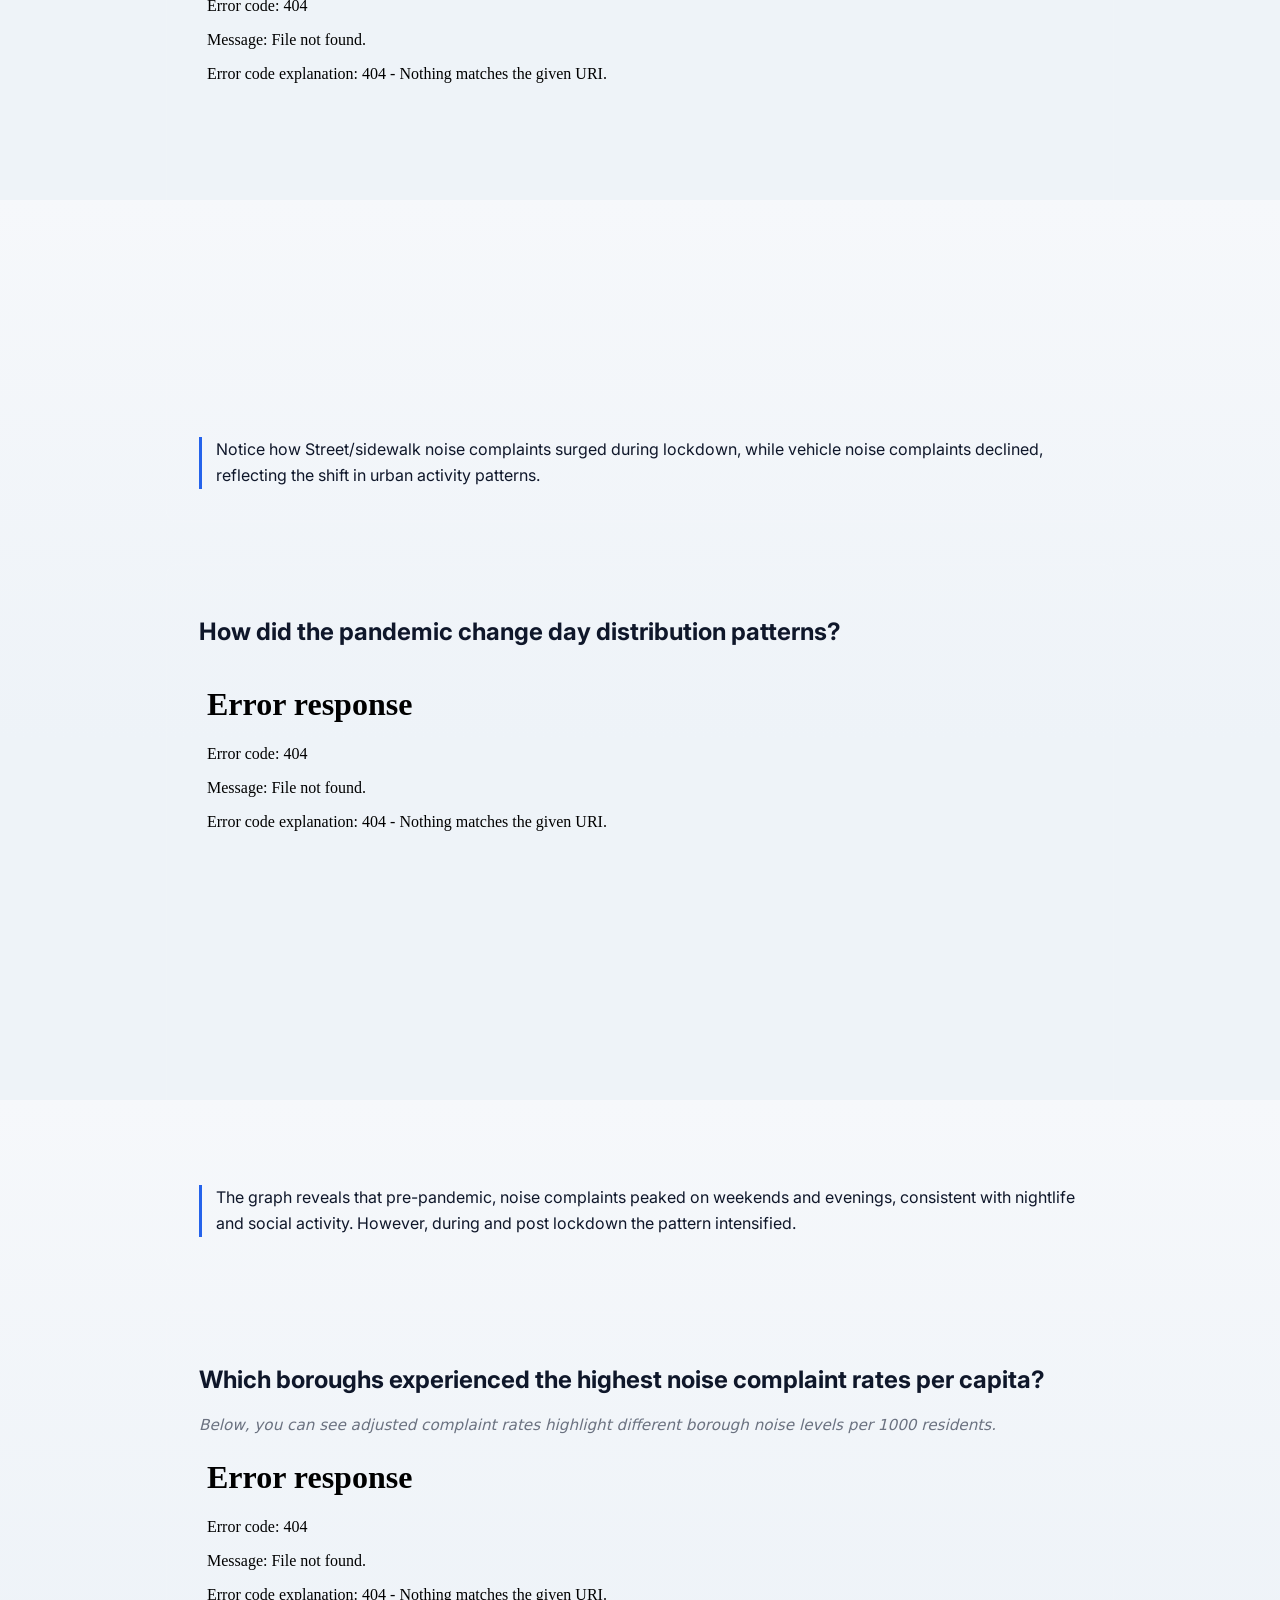
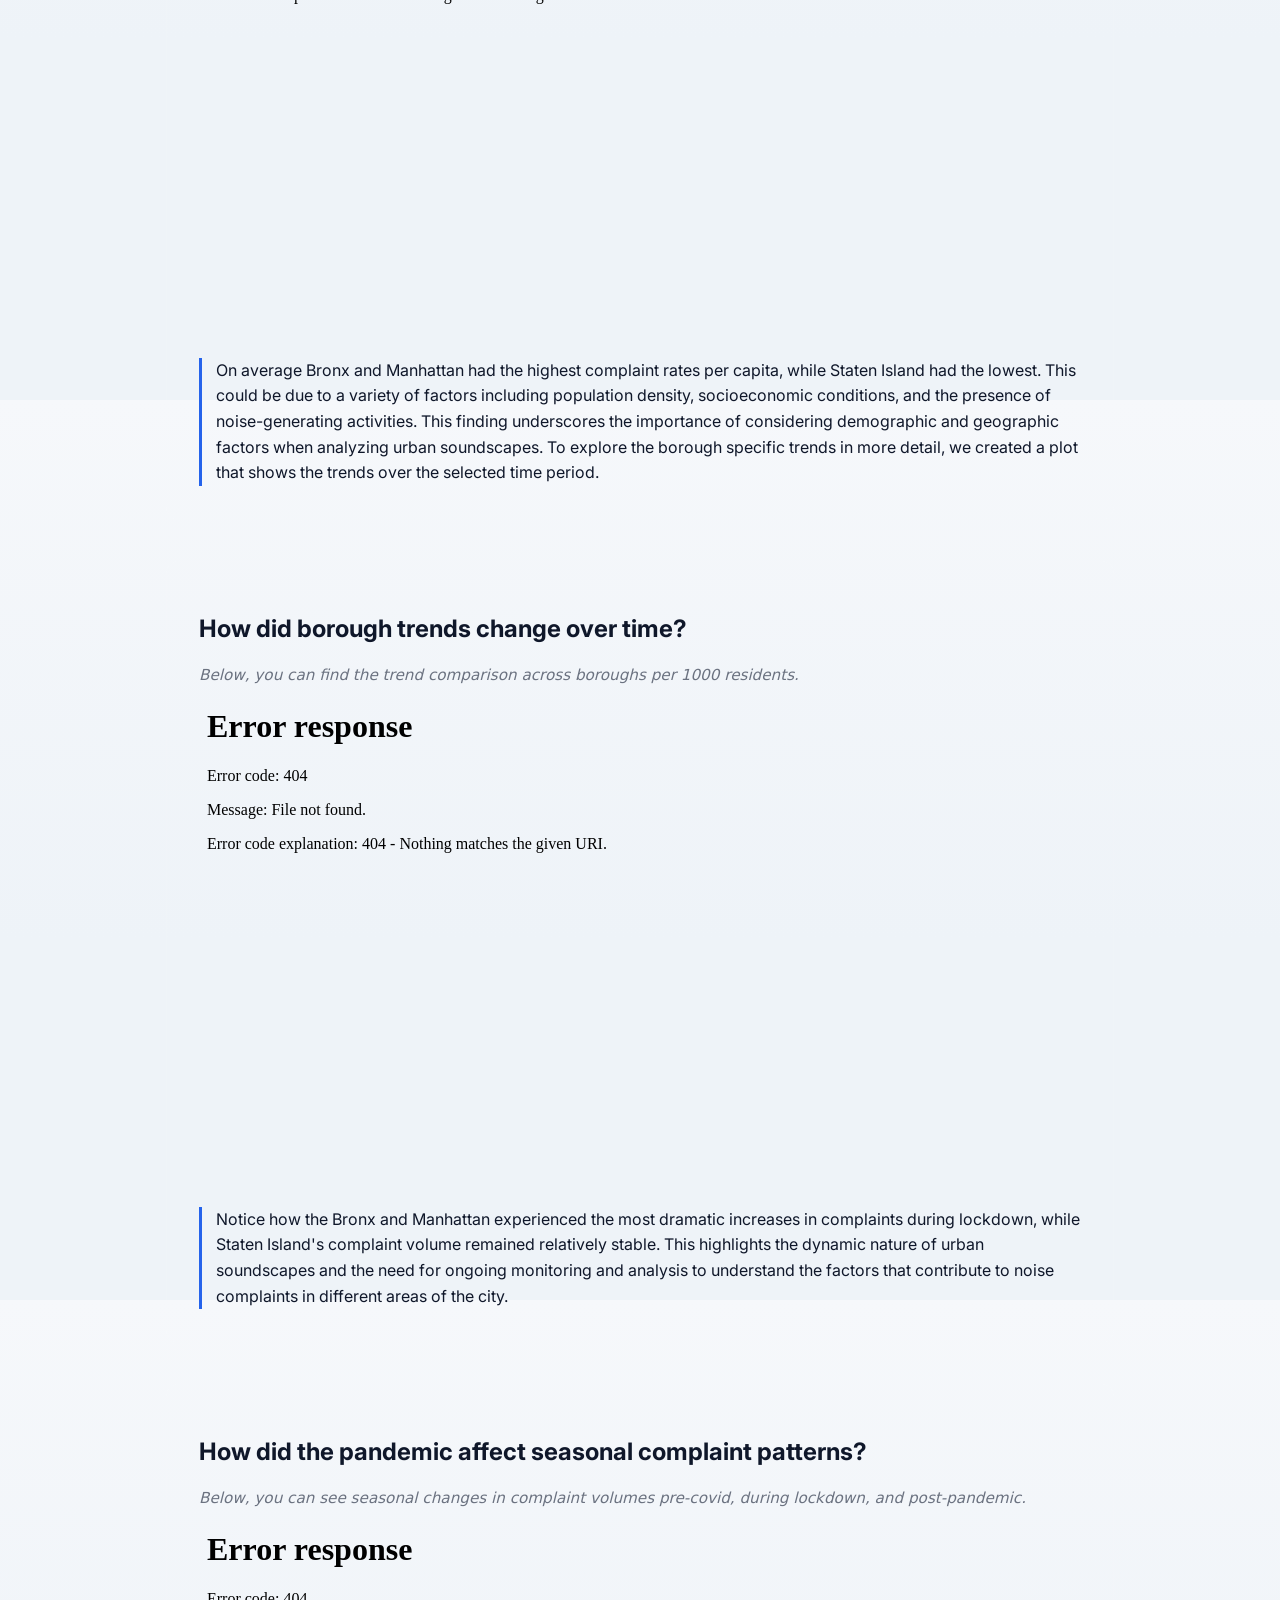
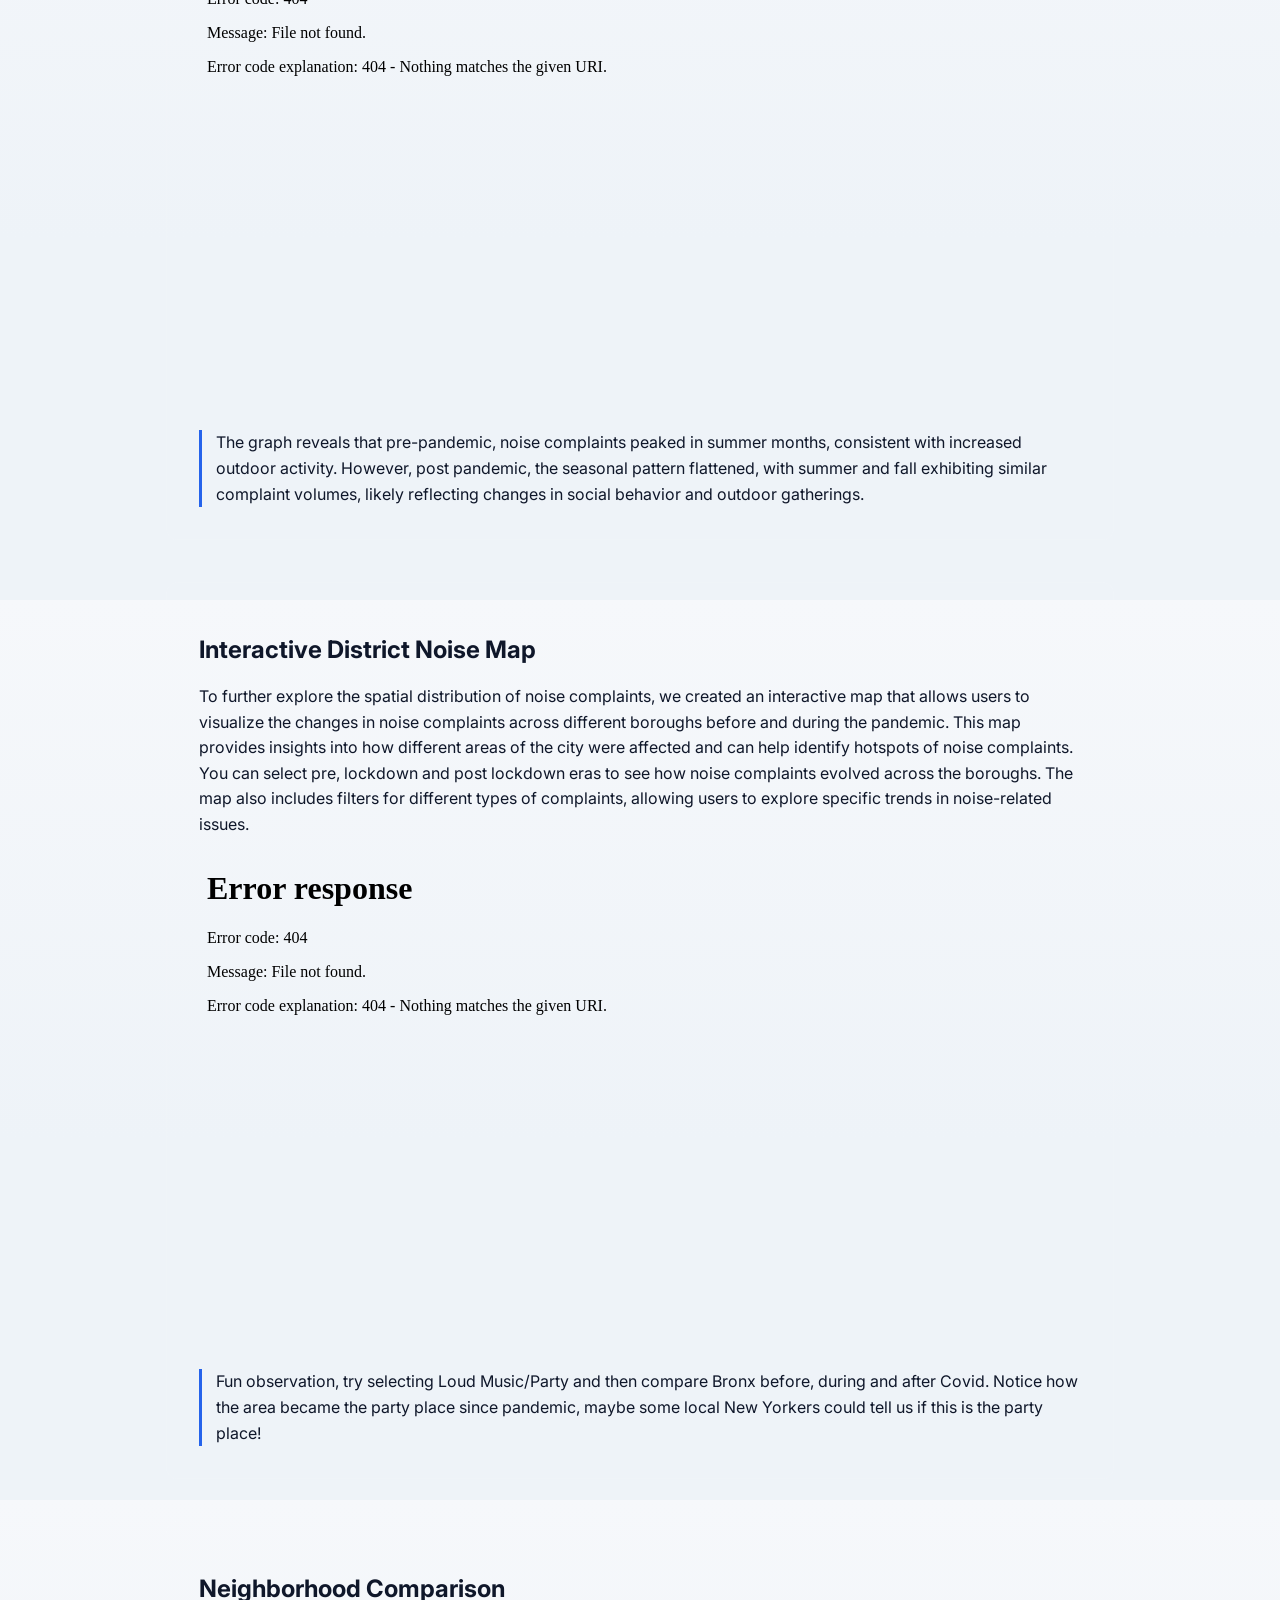
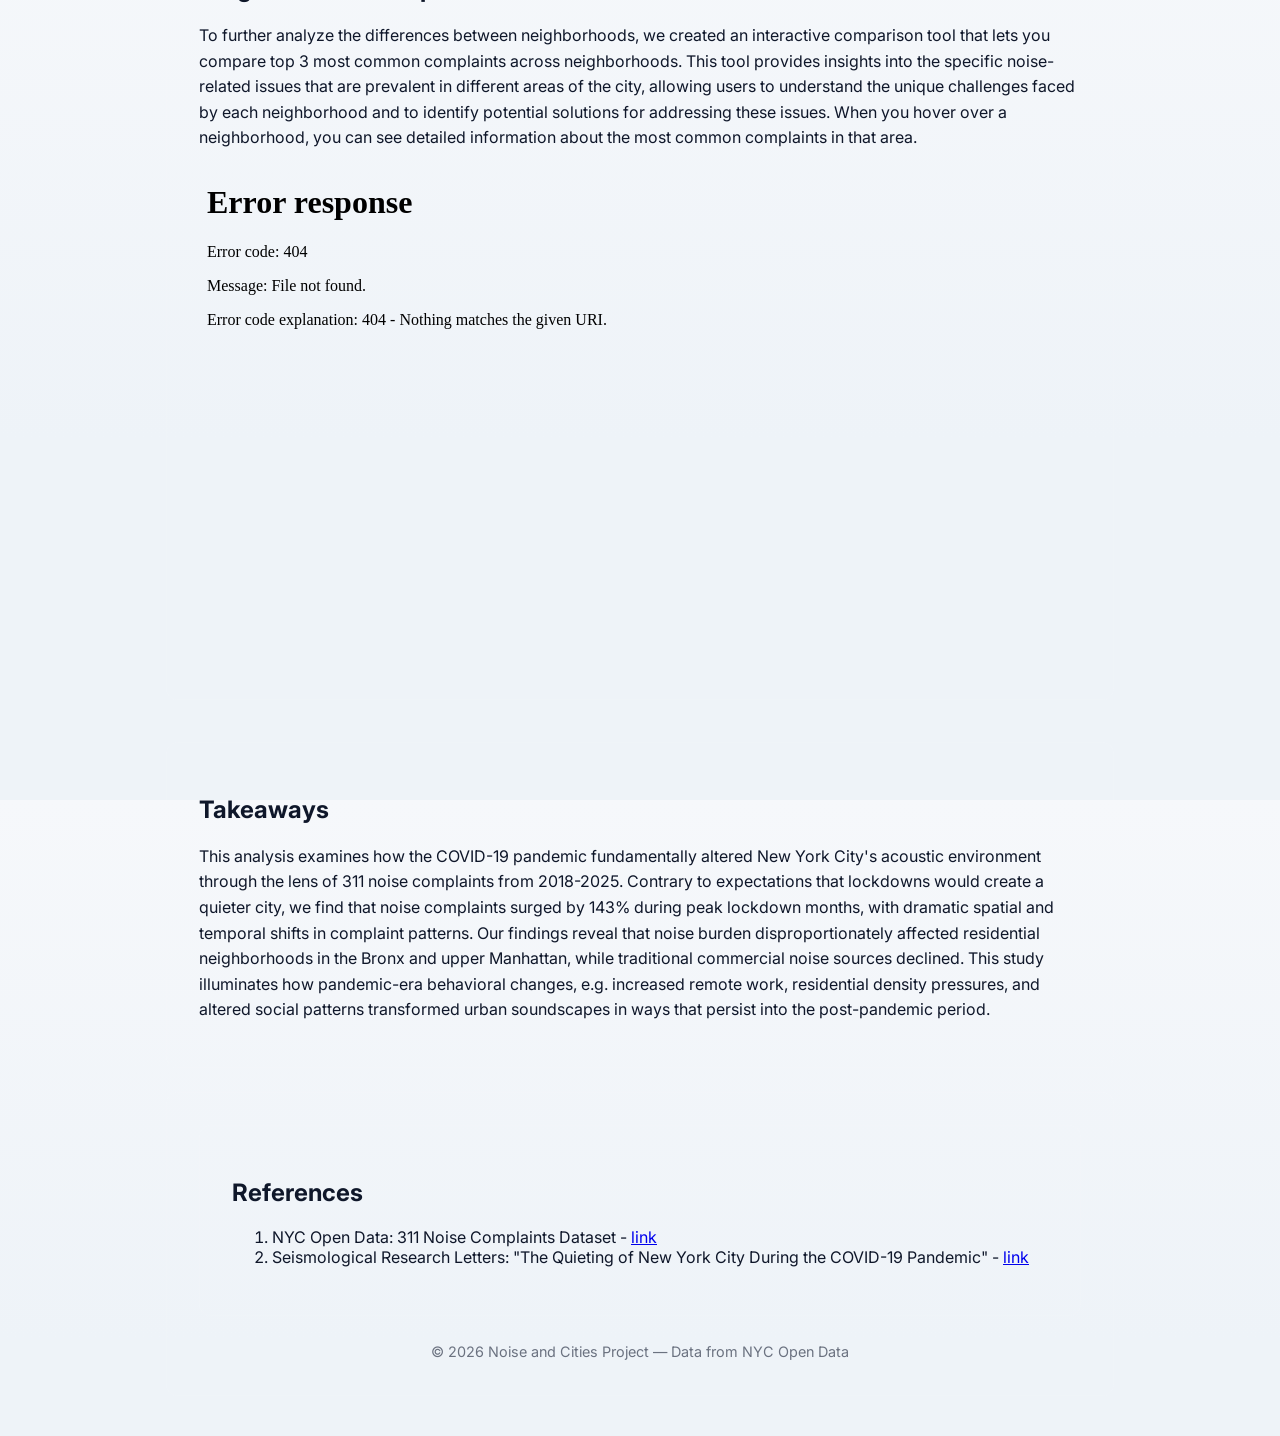
==== commit d10aa9bc: "hovering + clickable titles" ====
--- a/index.html
+++ b/index.html
@@ -155,5 +155,16 @@
       <p>&copy; 2026 Noise and Cities Project — Data from NYC Open Data</p>
     </footer>
   </div>
+
+  <script>
+document.querySelectorAll('section[id] h2').forEach(h => {
+  h.style.cursor = 'pointer';
+  h.addEventListener('click', () => {
+    const s = h.closest('section');
+    s.scrollIntoView({ behavior: 'smooth', block: 'start' });
+    history.replaceState(null, '', '#' + s.id);
+  });
+});
+</script>
 </body>
 </html>
--- a/style.css
+++ b/style.css
@@ -54,6 +54,14 @@
   font-weight:400;
 }
 
+section h2{
+  transition:color 0.35s ease, transform 0.35s ease;
+  cursor:pointer;
+}
+section h2:hover{
+  color:var(--accent);
+}
+
 section h2 + p{
   font-style:italic;
   font-size:0.95rem;
@@ -78,7 +86,7 @@
 
 .toc{
   position:fixed;
-  top:50%;
+  top:290px;
   left:24px;
   transform:translateY(-50%);
   display:flex;
@@ -126,7 +134,17 @@
 }
 
 section{
+  background:rgba(255,255,255,0.02);
+  border:1px solid rgba(255,255,255,0.06);
+  border-radius:var(--radius);
+  padding:32px;
+  margin-bottom:24px;
+  transition:transform 0.2s ease, background 0.2s ease;
   scroll-margin-top:20px;
+}
+section:hover{
+  transform:translateY(-2px);
+  background:rgba(255,255,255,0.04);
 }
 
 .body-text{
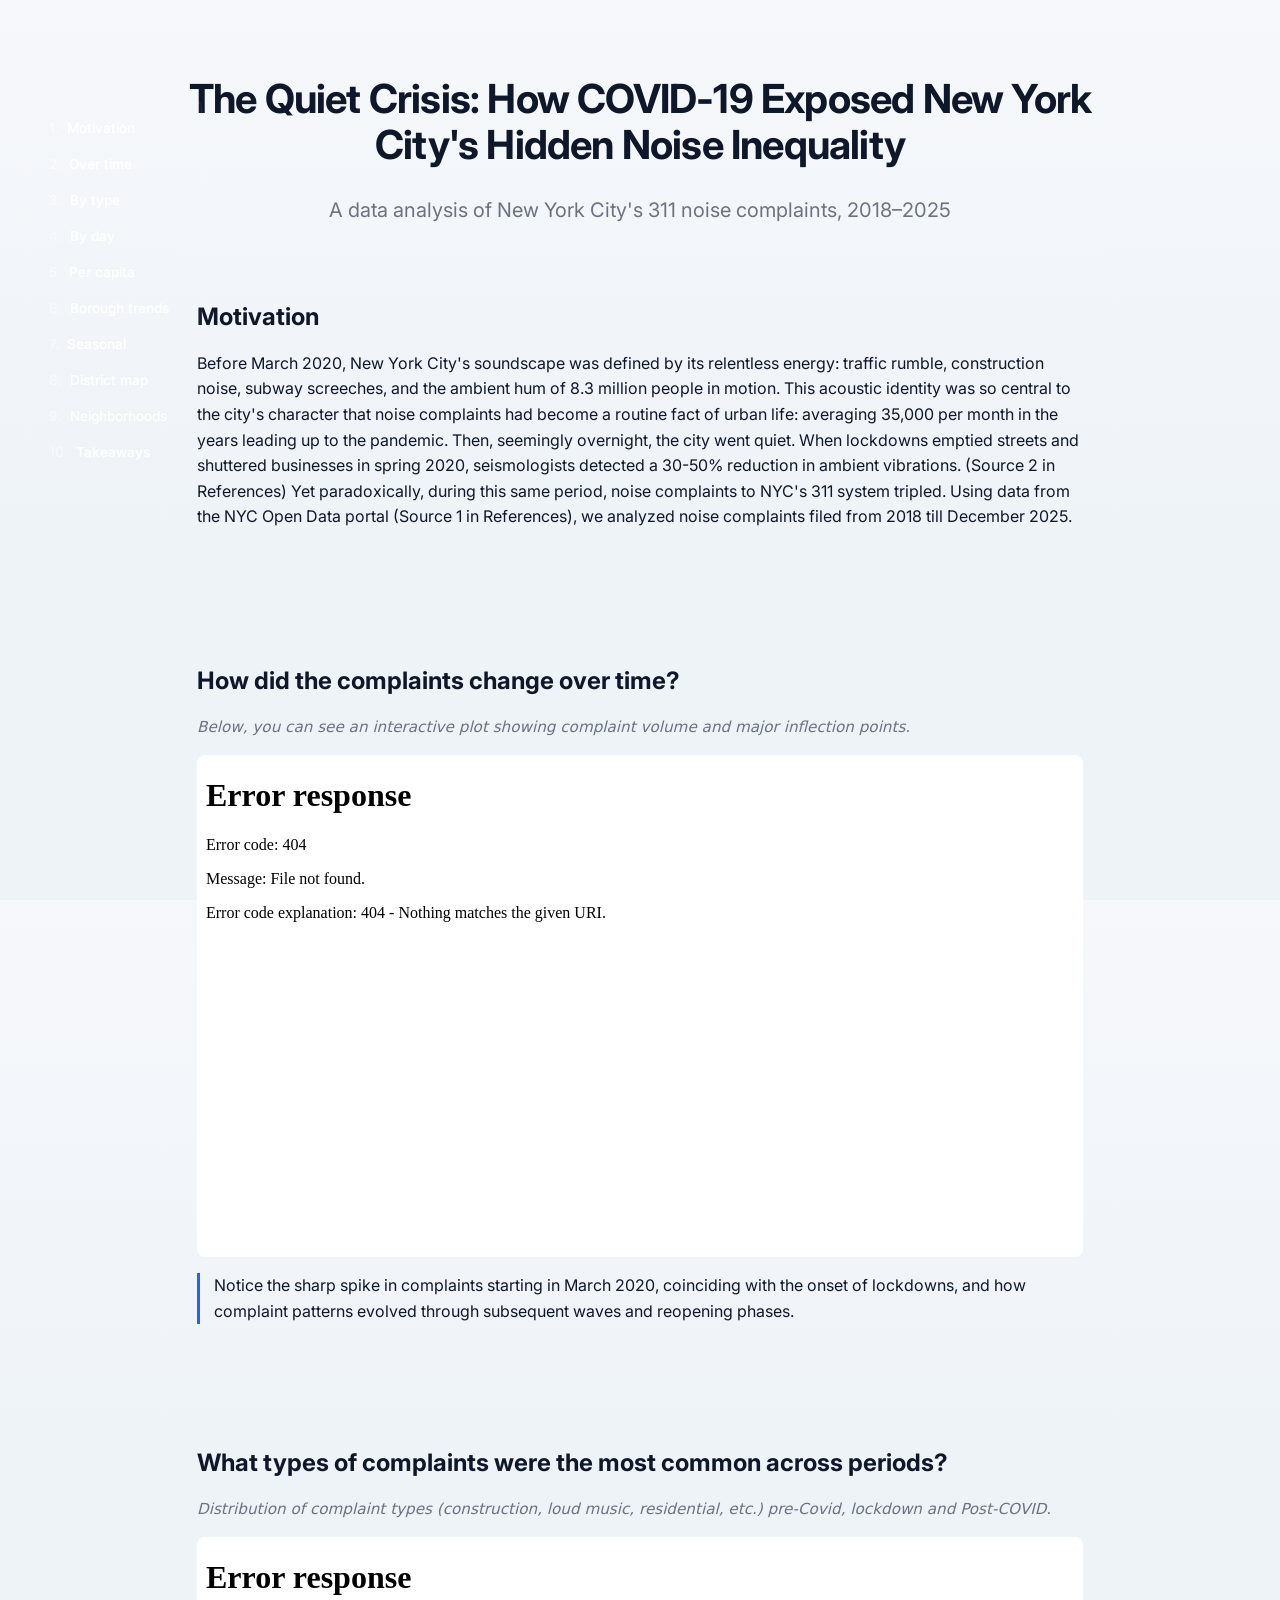
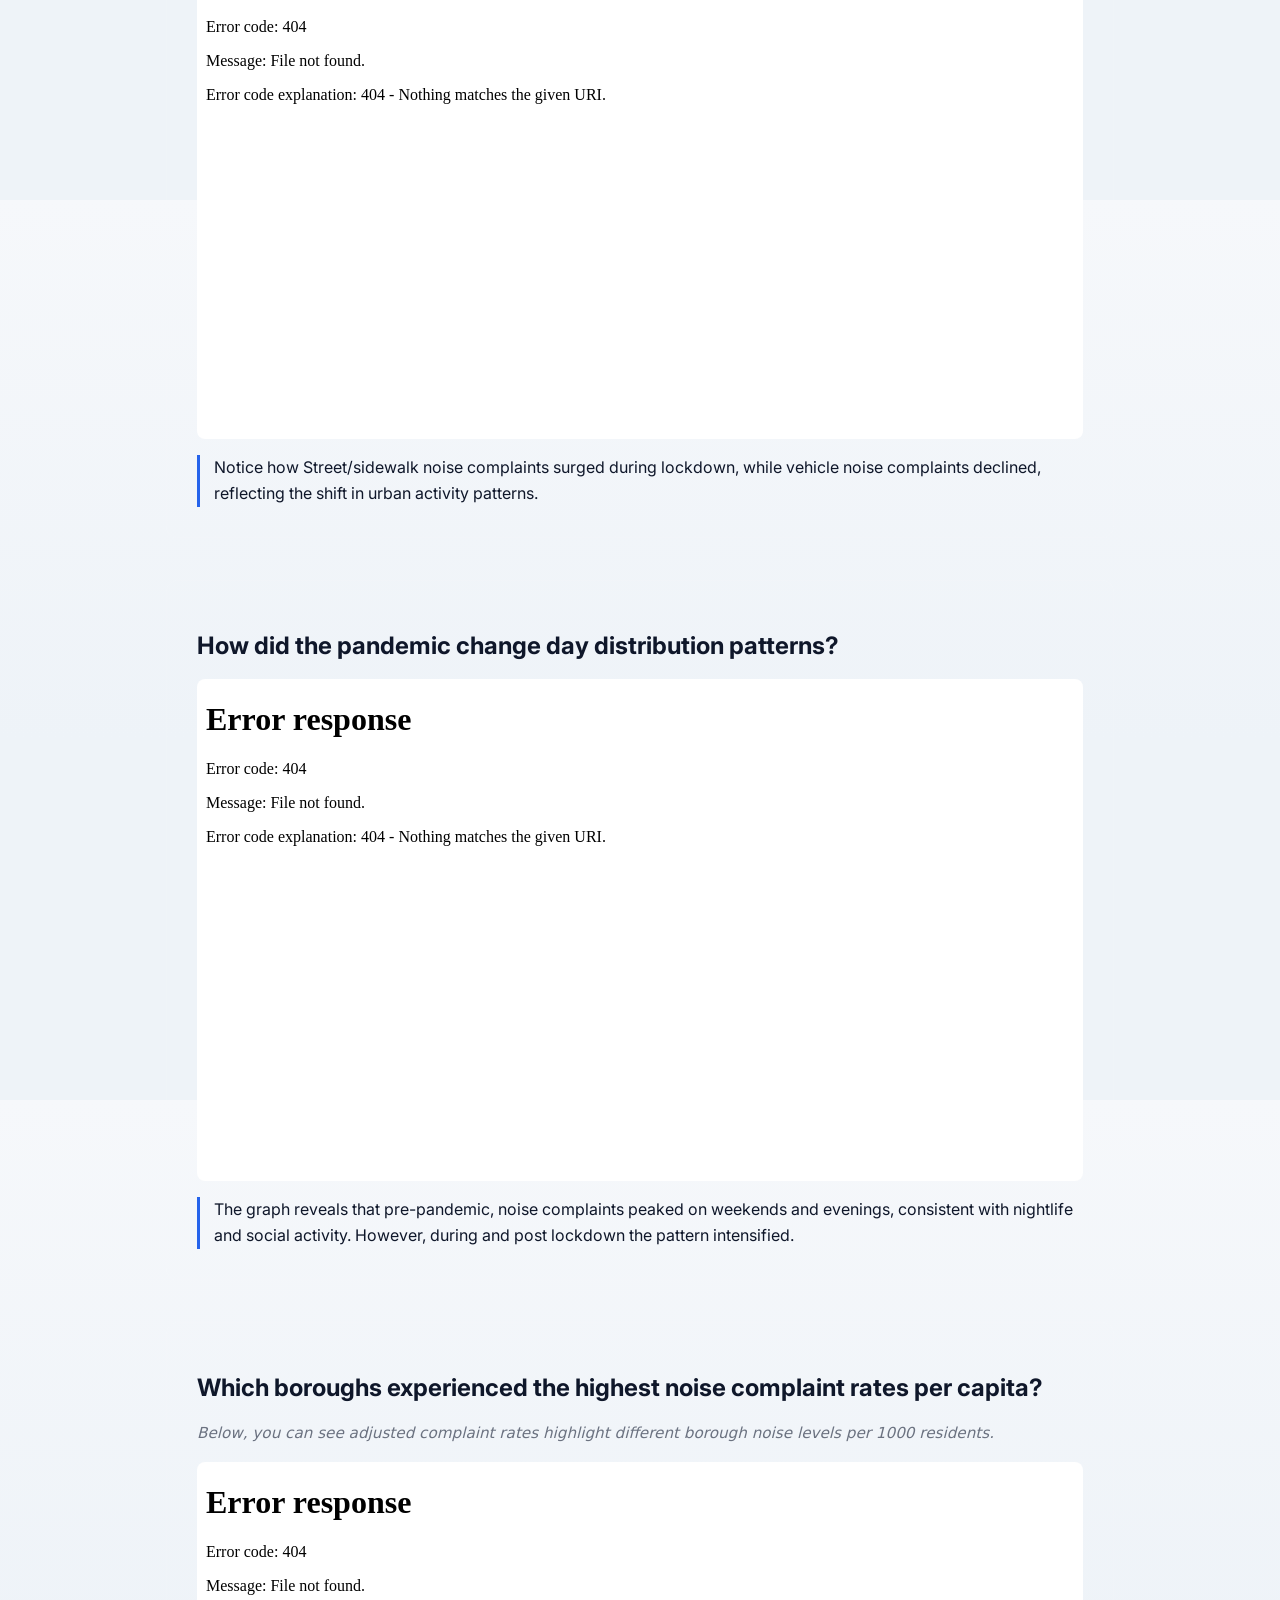
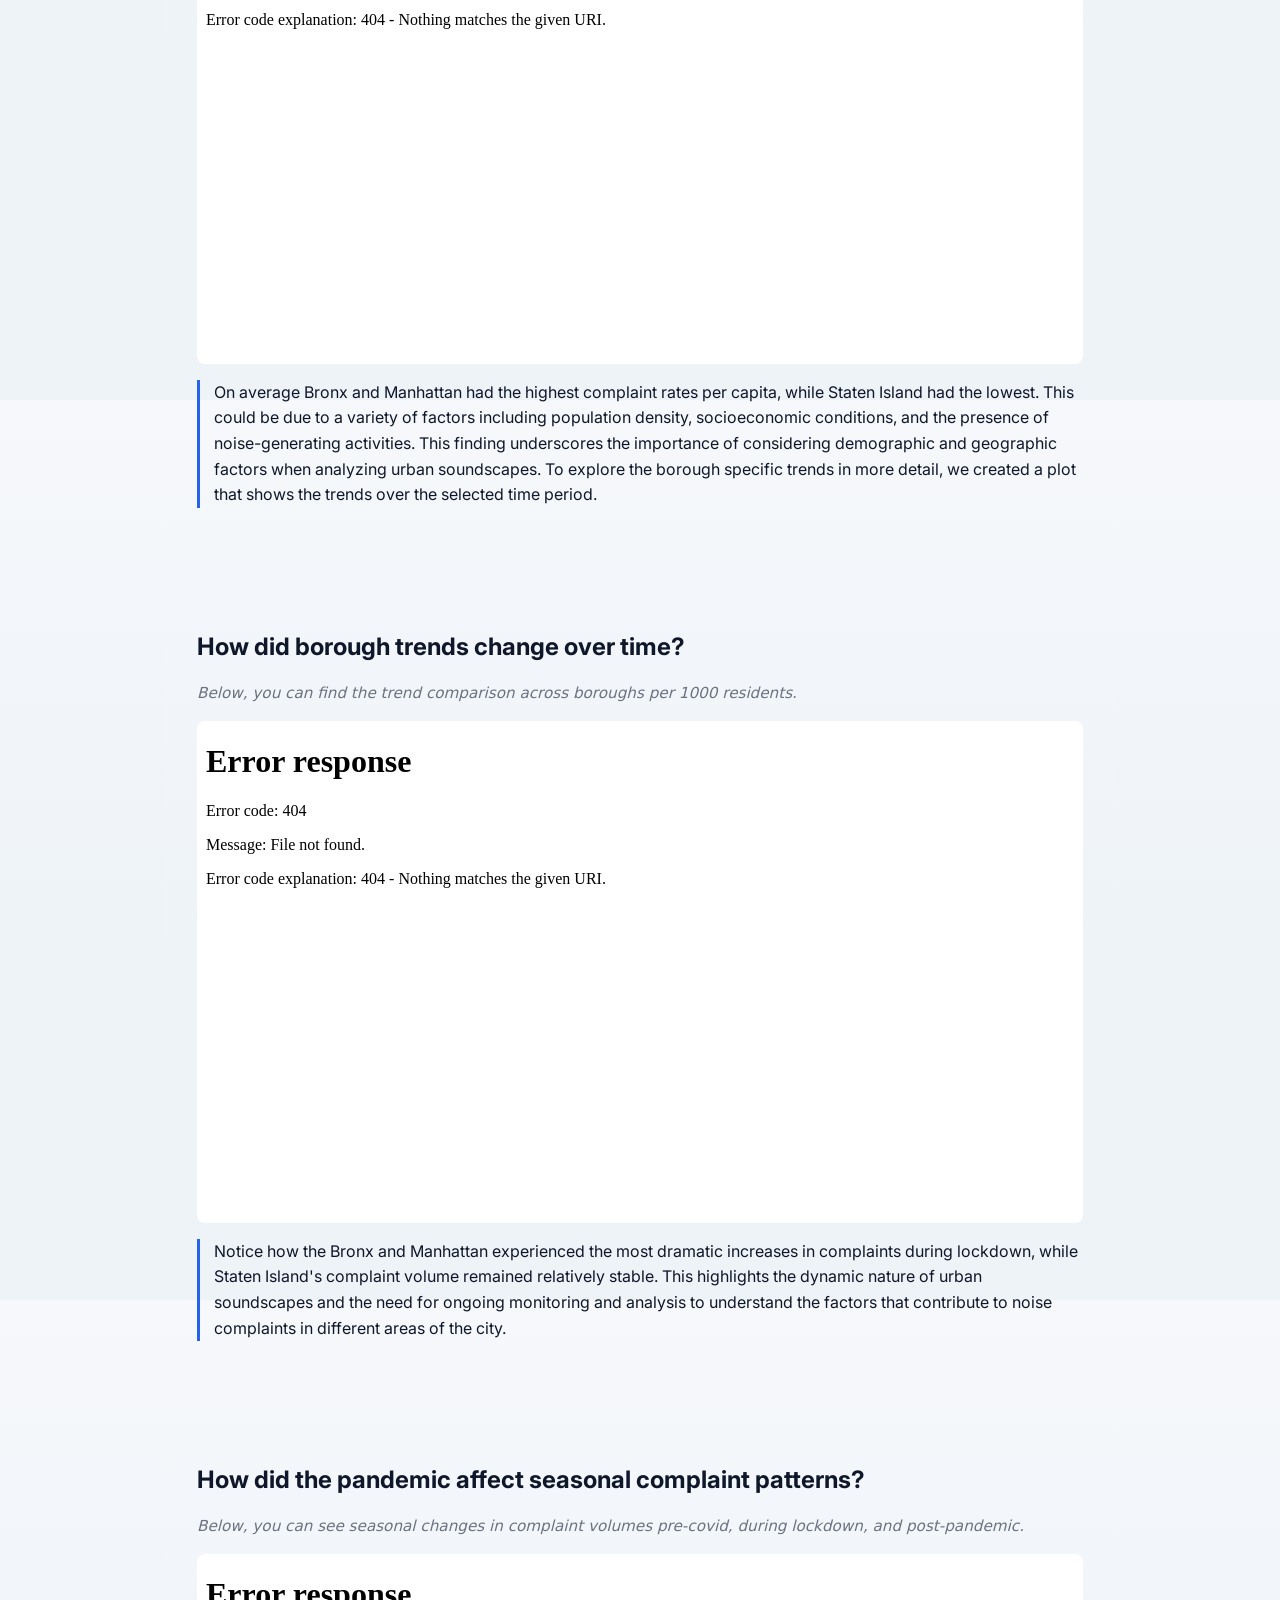
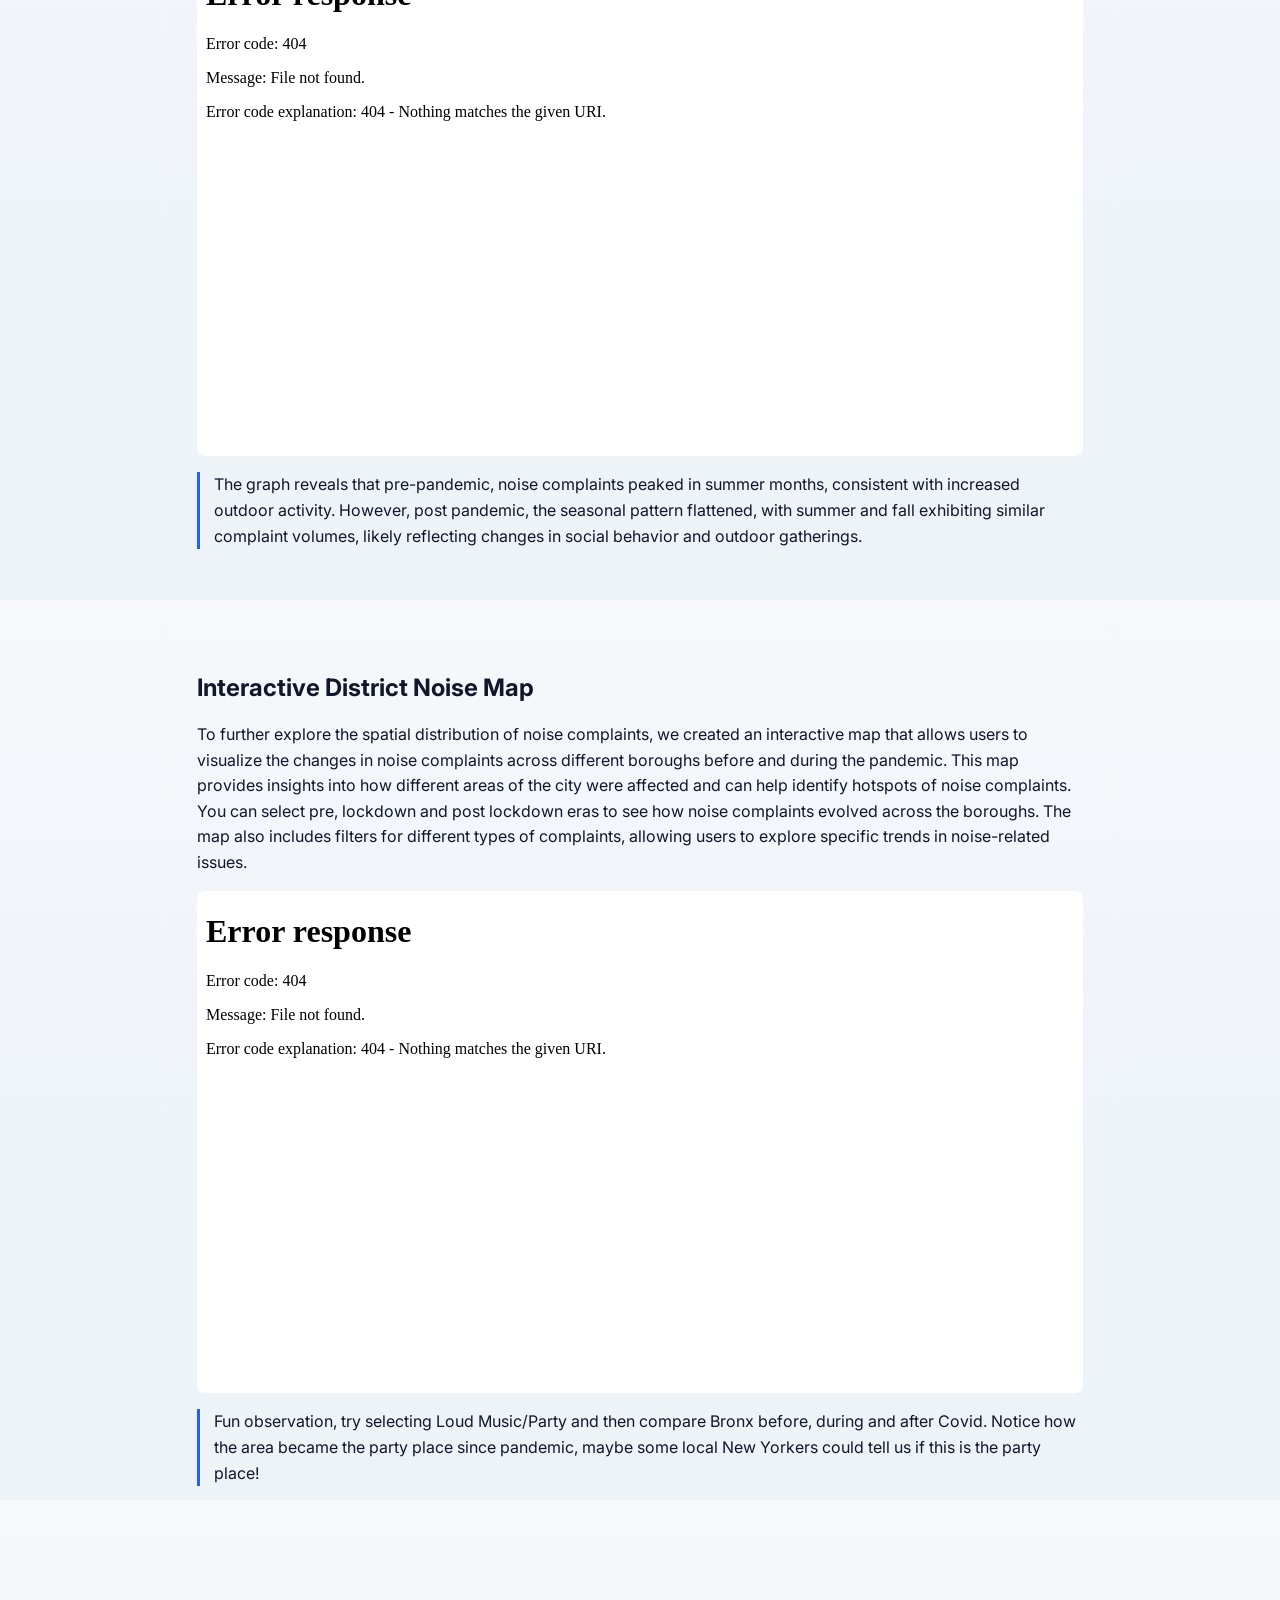
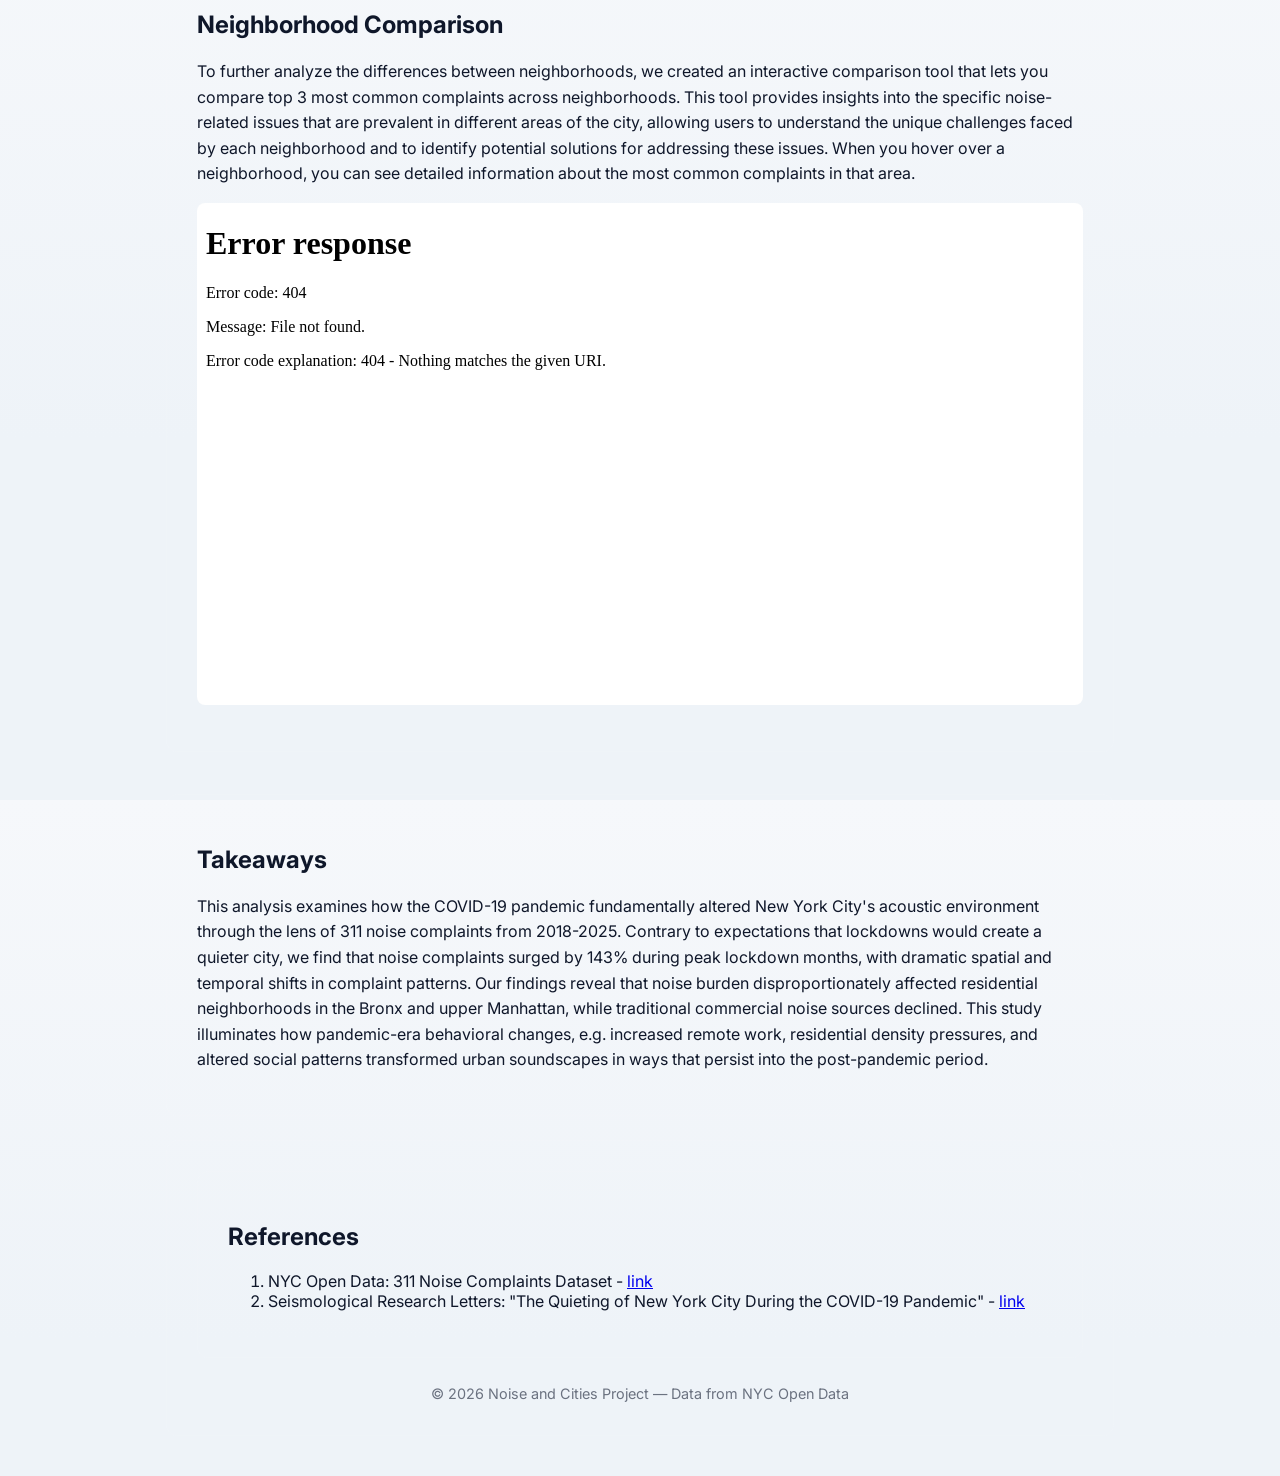
==== commit cff8f85d: "corners" ====
--- a/index.html
+++ b/index.html
@@ -23,7 +23,7 @@
       <a href="#complaints-over-time">Over time</a>
       <a href="#types-of-complaints">By type</a>
       <a href="#daily-patterns">By day</a>
-      <a href="#per-capita">Per capita</a>
+      <a href="#per-capita">Per capita</a> 
       <a href="#borough-trends">Borough trends</a>
       <a href="#seasonal">Seasonal</a>
       <a href="#interactive-map">District map</a>
@@ -49,21 +49,27 @@
         <section id="complaints-over-time">
           <h2>How did the complaints change over time?</h2>
           <p>Below, you can see an interactive plot showing complaint volume and major inflection points.</p>
+          <div class="chart-wrap"> 
           <iframe src="complaints_over_time.html" width="100%" height="500" style="border:none;"></iframe>
+          </div>
         <p class="caption">Notice the sharp spike in complaints starting in March 2020, coinciding with the onset of lockdowns, and how complaint patterns evolved through subsequent waves and reopening phases.</p>
         </section>
 
         <section id="types-of-complaints">
           <h2>What types of complaints were the most common across periods?</h2>
           <p>Distribution of complaint types (construction, loud music, residential, etc.) pre-Covid, lockdown and Post-COVID.</p>
+          <div class="chart-wrap"> 
           <iframe src="types_of_complaints.html" width="100%" height="500" style="border:none;"></iframe>
+          </div>
           <p class="caption">Notice how Street/sidewalk noise complaints surged during lockdown,
           while vehicle noise complaints declined, reflecting the shift in urban activity patterns. </p>
         </section>
 
         <section id="daily-patterns">
           <h2>How did the pandemic change day distribution patterns?</h2>
+          <div class="chart-wrap"> 
           <iframe src="daily_patterns.html" width="100%" height="500" style="border:none;"></iframe>
+          </div>
           <p class="caption">The graph reveals that pre-pandemic, noise complaints peaked on weekends and evenings,
           consistent with nightlife and social activity. However, during and post lockdown 
           the pattern intensified.</p>
@@ -72,7 +78,9 @@
         <section id="per-capita">
           <h2>Which boroughs experienced the highest noise complaint rates per capita?</h2>
           <p> Below, you can see adjusted complaint rates highlight different borough noise levels per 1000 residents.</p>
+          <div class="chart-wrap"> 
           <iframe src="complaints_per_capita.html" width="100%" height="500" style="border:none;"></iframe>
+          </div>
           <p class="caption">On average Bronx and Manhattan had the highest complaint rates per capita, 
           while Staten Island had the lowest. This could be due to a variety of factors including population
            density, socioeconomic conditions, and the presence of noise-generating activities. 
@@ -84,7 +92,9 @@
         <section id="borough-trends">
           <h2>How did borough trends change over time?</h2>
           <p>Below, you can find the trend comparison across boroughs per 1000 residents.</p>
+          <div class="chart-wrap"> 
           <iframe src="borough_trends.html" width="100%" height="500" style="border:none;"></iframe>
+          </div>
           <p class="caption">Notice how the Bronx and Manhattan experienced the most dramatic increases in complaints during lockdown,
            while Staten Island's complaint volume remained relatively stable. 
            This highlights the dynamic nature of urban soundscapes and the need for ongoing monitoring and analysis to understand 
@@ -94,7 +104,9 @@
         <section id="seasonal">
           <h2>How did the pandemic affect seasonal complaint patterns?</h2>
           <p>Below, you can see seasonal changes in complaint volumes pre-covid, during lockdown, and post-pandemic.</p>
+          <div class="chart-wrap"> 
           <iframe src="seasonal_share.html" width="100%" height="500" style="border:none;"></iframe>
+          </div>
           <p class="caption">The graph reveals that pre-pandemic, noise complaints peaked in summer months,
 consistent with increased outdoor activity. However, post pandemic, the seasonal pattern flattened, 
 with summer and fall exhibiting similar complaint volumes, likely reflecting changes in social 
@@ -110,7 +122,9 @@
             eras to see how noise complaints evolved across the boroughs. The map also includes 
             filters for different types of complaints, allowing users to explore specific trends in 
             noise-related issues.</p>
+          <div class="chart-wrap"> 
           <iframe src="interactive_noise_map.html" width="100%" height="500" style="border:none;"></iframe>
+          </div>
           <p class="caption">Fun observation, try selecting Loud Music/Party and then compare Bronx before, during and after Covid. Notice how the area became the party place since pandemic, maybe some local New Yorkers could tell us if this is the party place! </p>
         </section>
 
@@ -123,7 +137,9 @@
           faced by each neighborhood and to identify potential solutions for addressing these issues.
         When you hover over a neighborhood, you can see detailed information about the most common complaints 
         in that area.</p>
+        <div class="chart-wrap"> 
         <iframe src="neighborhood_comparison.html" width="100%" height="500" style="border:none;"></iframe>
+        </div>
         </section>
 
         <section id="takeaways">
--- a/style.css
+++ b/style.css
@@ -85,6 +85,7 @@
 nav a:hover{background:rgba(37,99,235,0.08)}
 
 .toc{
+  counter-reset:toc;
   position:fixed;
   top:290px;
   left:24px;
@@ -97,7 +98,13 @@
   border:1px solid rgba(255,255,255,0.06);
   border-radius:var(--radius);
   z-index:100;
-  max-width:160px;
+  max-width:200px;
+}
+.toc a::before{
+  counter-increment:toc;
+  content:counter(toc) ". ";
+  opacity:0.5;
+  margin-right:4px;
 }
 .toc a{
   color:#fff;
@@ -137,7 +144,7 @@
   background:rgba(255,255,255,0.02);
   border:1px solid rgba(255,255,255,0.06);
   border-radius:var(--radius);
-  padding:32px;
+  padding:30px;
   margin-bottom:24px;
   transition:transform 0.2s ease, background 0.2s ease;
   scroll-margin-top:20px;
@@ -163,6 +170,19 @@
 
 .embed iframe{width:100%;height:420px;border:0;border-radius:8px}
 
+.chart-wrap{
+  border-radius:8px;
+  border:1px solid rgba(255,255,255,0.08);
+  overflow:hidden;
+  background:#fff;
+  margin:16px 0;
+}
+.chart-wrap iframe{
+  display:block;
+  width:100%;
+  border:0;
+}
+
 .grid-2{display:grid;grid-template-columns:repeat(2,1fr);gap:16px}
 
 footer{margin-top:20px;color:var(--muted);font-size:.9rem;text-align:center}
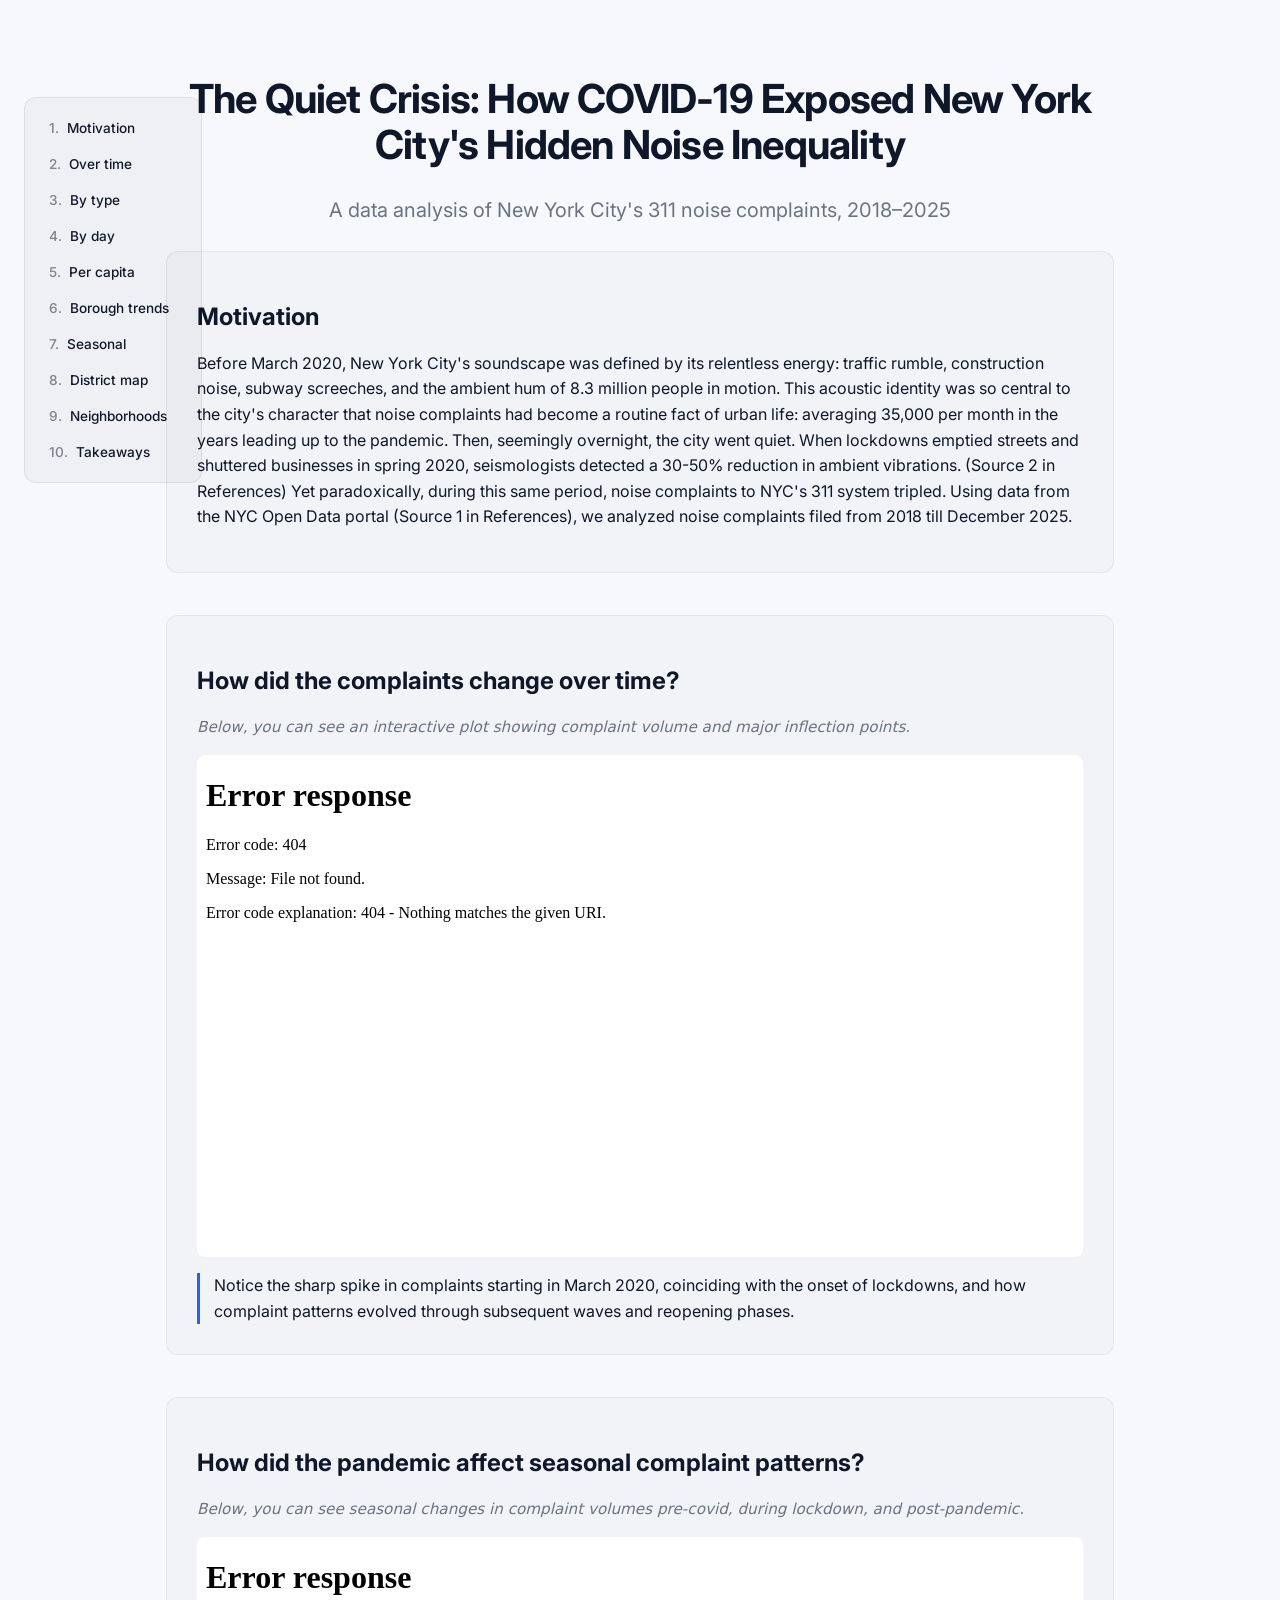
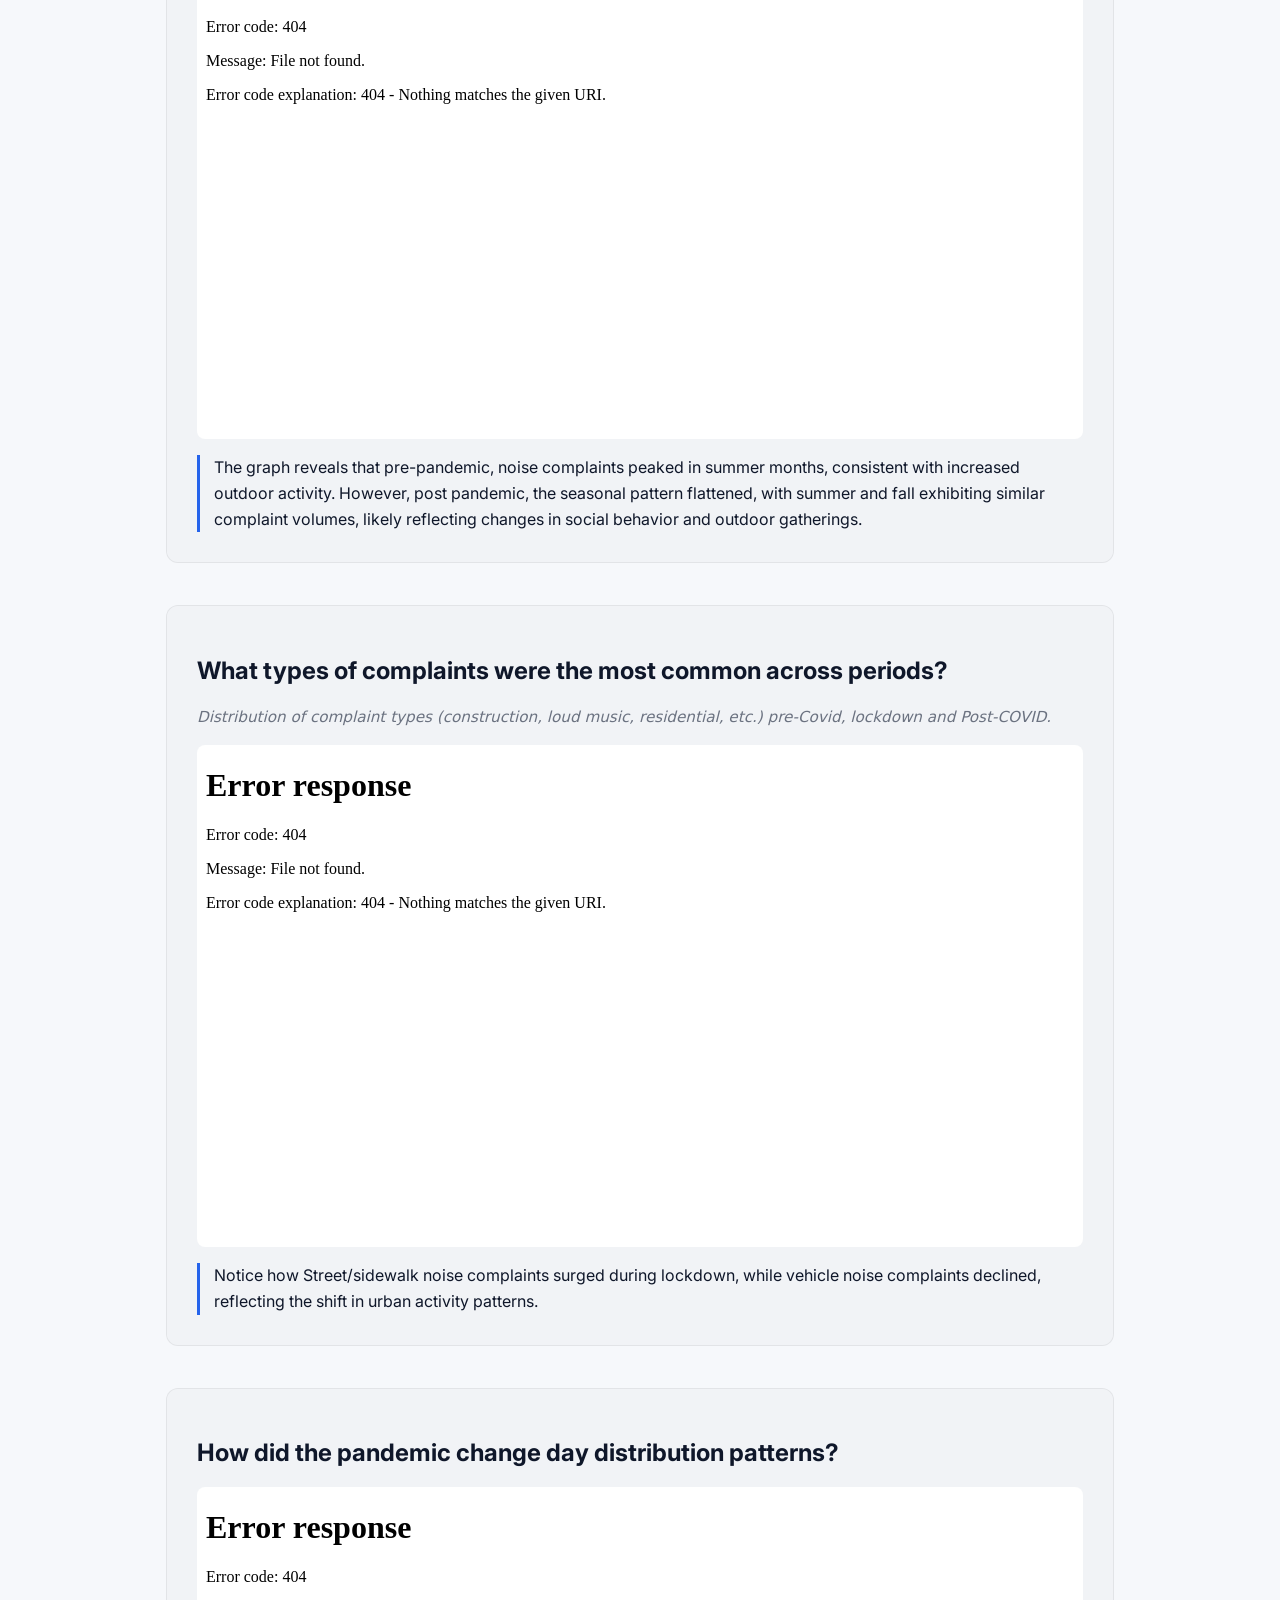
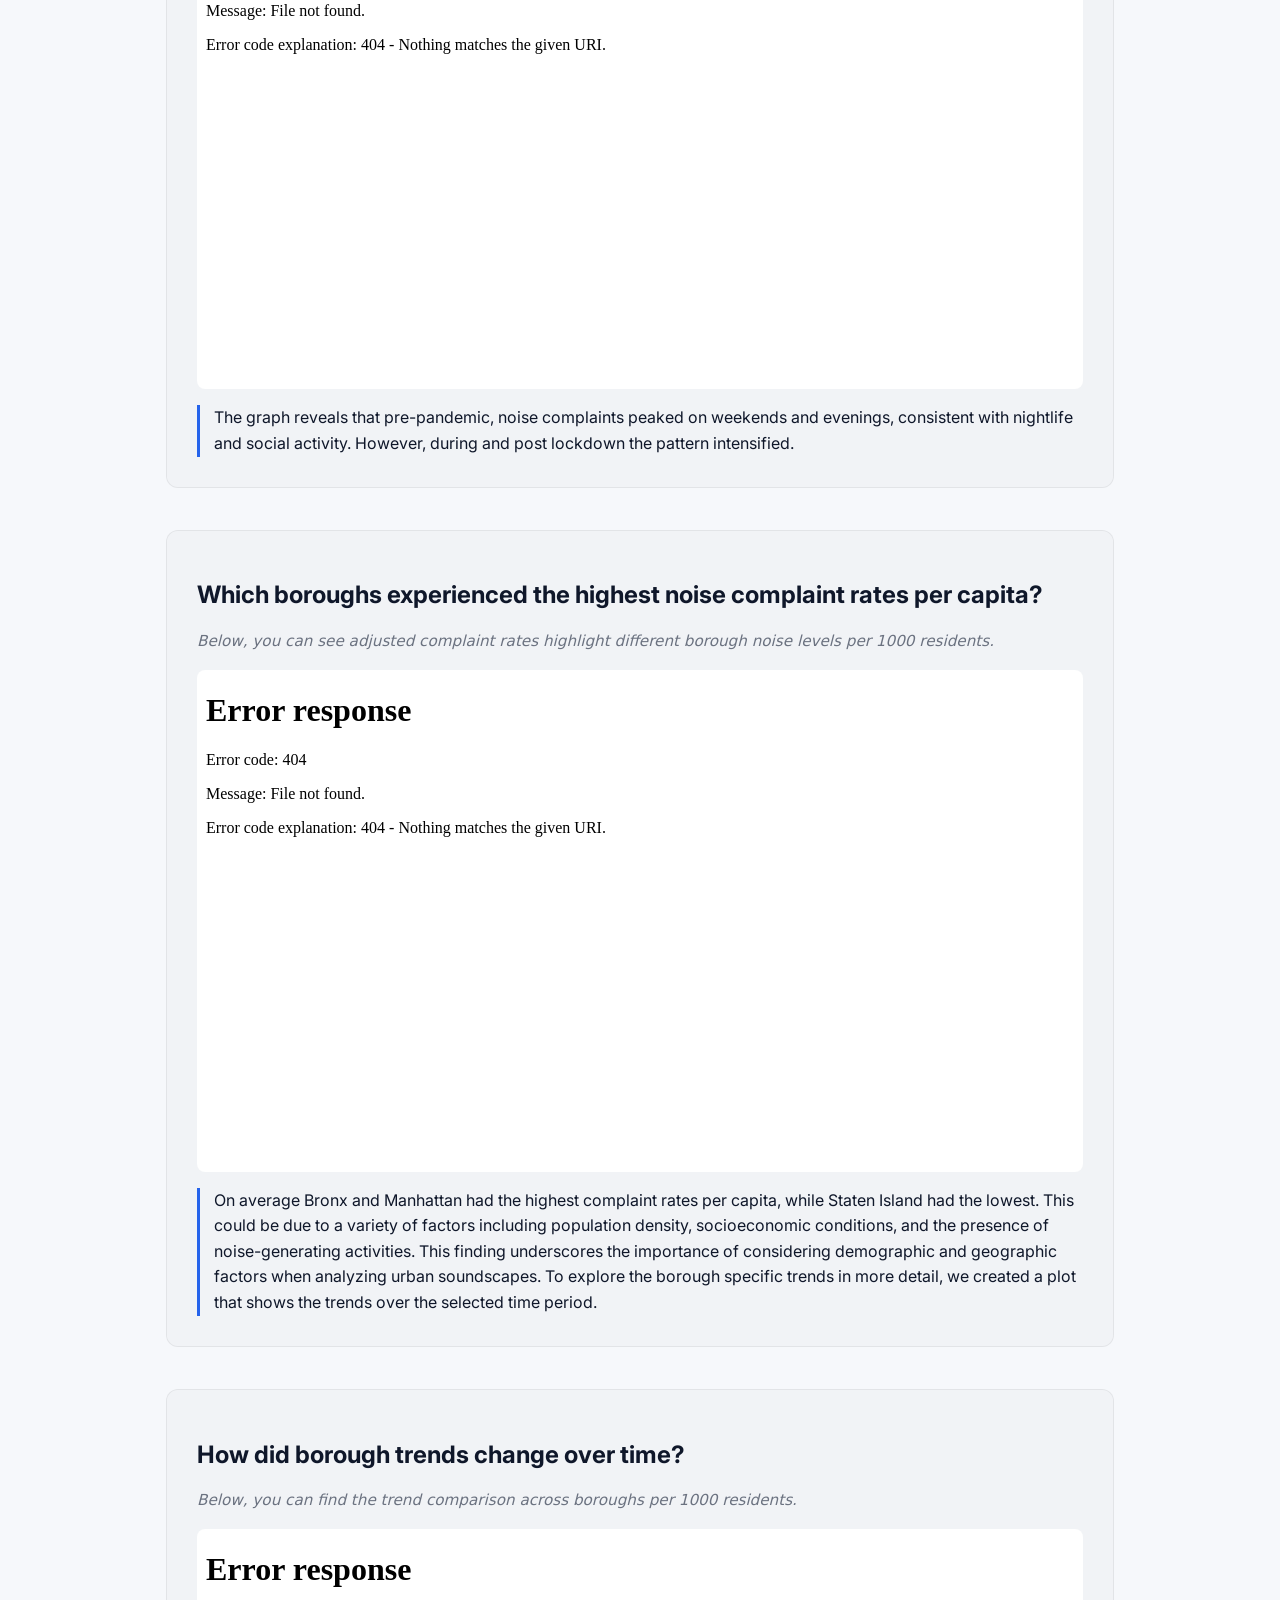
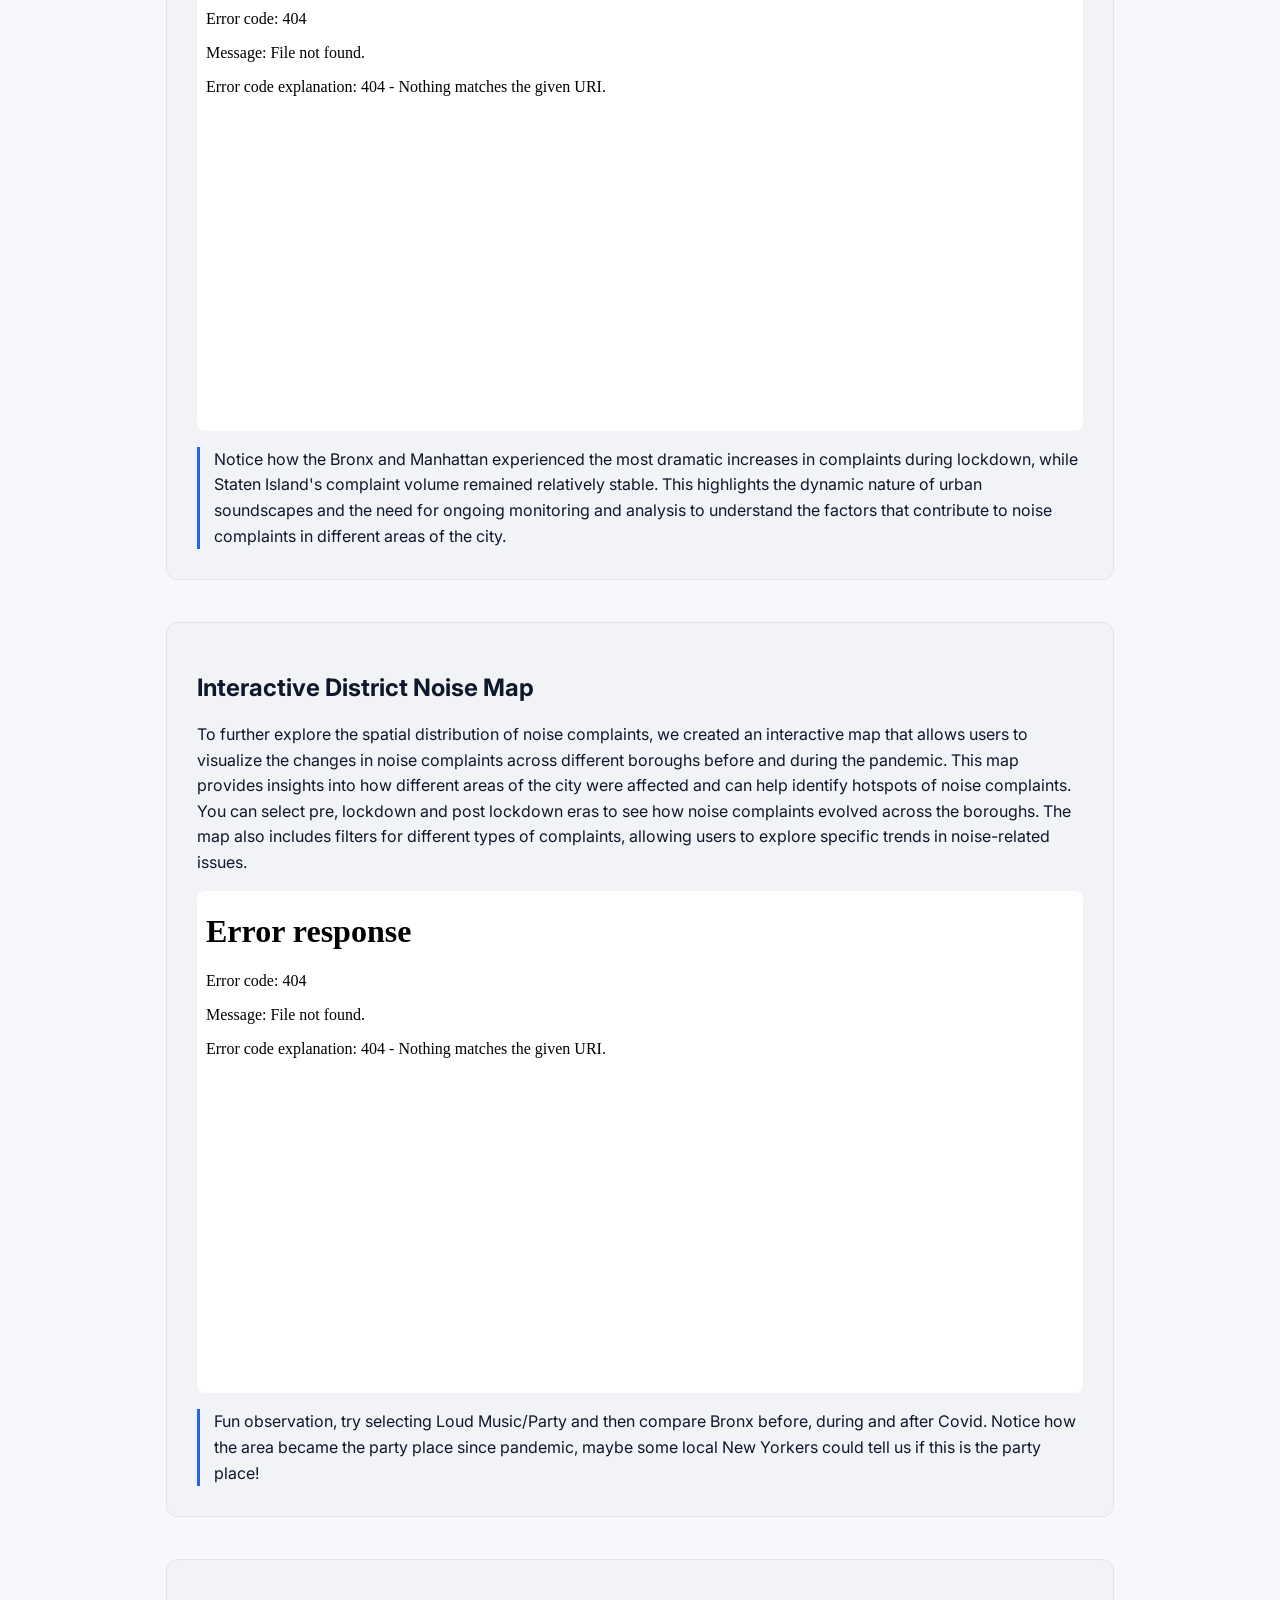
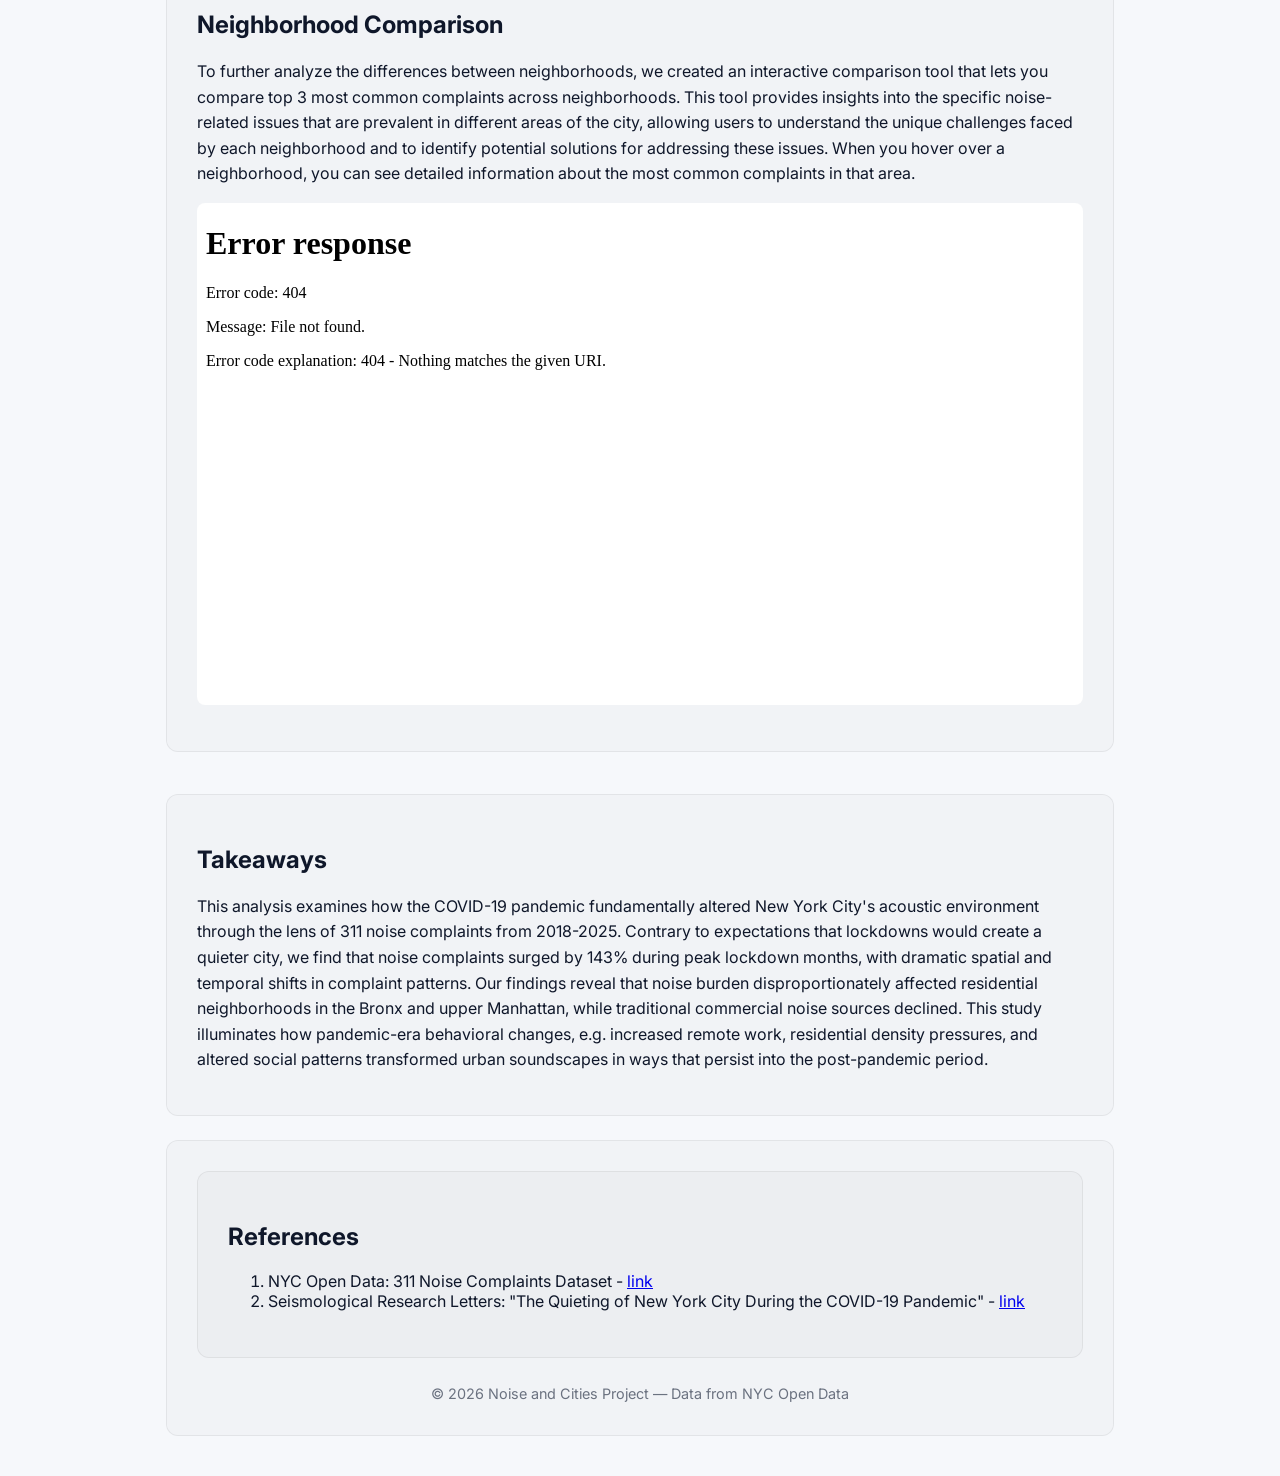
==== commit e3a78283: "change sections order plus clean up" ====
--- a/index.html
+++ b/index.html
@@ -55,6 +55,18 @@
         <p class="caption">Notice the sharp spike in complaints starting in March 2020, coinciding with the onset of lockdowns, and how complaint patterns evolved through subsequent waves and reopening phases.</p>
         </section>
 
+        <section id="seasonal">
+          <h2>How did the pandemic affect seasonal complaint patterns?</h2>
+          <p>Below, you can see seasonal changes in complaint volumes pre-covid, during lockdown, and post-pandemic.</p>
+          <div class="chart-wrap"> 
+          <iframe src="seasonal_share.html" width="100%" height="500" style="border:none;"></iframe>
+          </div>
+          <p class="caption">The graph reveals that pre-pandemic, noise complaints peaked in summer months,
+consistent with increased outdoor activity. However, post pandemic, the seasonal pattern flattened, 
+with summer and fall exhibiting similar complaint volumes, likely reflecting changes in social 
+behavior and outdoor gatherings. </p>
+        </section>
+
         <section id="types-of-complaints">
           <h2>What types of complaints were the most common across periods?</h2>
           <p>Distribution of complaint types (construction, loud music, residential, etc.) pre-Covid, lockdown and Post-COVID.</p>
@@ -101,17 +113,6 @@
            the factors that contribute to noise complaints in different areas of the city.</p>
         </section>
 
-        <section id="seasonal">
-          <h2>How did the pandemic affect seasonal complaint patterns?</h2>
-          <p>Below, you can see seasonal changes in complaint volumes pre-covid, during lockdown, and post-pandemic.</p>
-          <div class="chart-wrap"> 
-          <iframe src="seasonal_share.html" width="100%" height="500" style="border:none;"></iframe>
-          </div>
-          <p class="caption">The graph reveals that pre-pandemic, noise complaints peaked in summer months,
-consistent with increased outdoor activity. However, post pandemic, the seasonal pattern flattened, 
-with summer and fall exhibiting similar complaint volumes, likely reflecting changes in social 
-behavior and outdoor gatherings. </p>
-        </section>
 
         <section id="interactive-map">
           <h2>Interactive District Noise Map</h2>
--- a/style.css
+++ b/style.css
@@ -17,7 +17,7 @@
     margin:0;
     font-family: Inter, system-ui, -apple-system, "Segoe UI", Roboto, Arial, sans-serif;
     color:var(--text);
-    background:linear-gradient(180deg,var(--bg-0),#eef3f8 60%);
+    background:var(--bg-0);
     -webkit-font-smoothing:antialiased;
     -moz-osx-font-smoothing:grayscale;
 }
@@ -200,6 +200,27 @@
     body{background:linear-gradient(180deg,#031021,#071124)}
 }
 
+/* Light mode adjustments */
+@media (prefers-color-scheme:light){
+  section{
+    background:rgba(0,0,0,0.02);
+    border:1px solid rgba(0,0,0,0.06);
+  }
+  section:hover{
+    background:rgba(0,0,0,0.04);
+  }
+  .toc{
+    background:rgba(0,0,0,0.03);
+    border:1px solid rgba(0,0,0,0.08);
+  }
+  .toc a{
+    color:var(--text);  /* dark text instead of white */
+  }
+  .toc a:hover{
+    background:rgba(37,99,235,0.08);
+  }
+}
+
 .muted{color:var(--muted)}
 
 .kicker{font-size:.9rem;color:var(--muted);margin-bottom:.25rem}
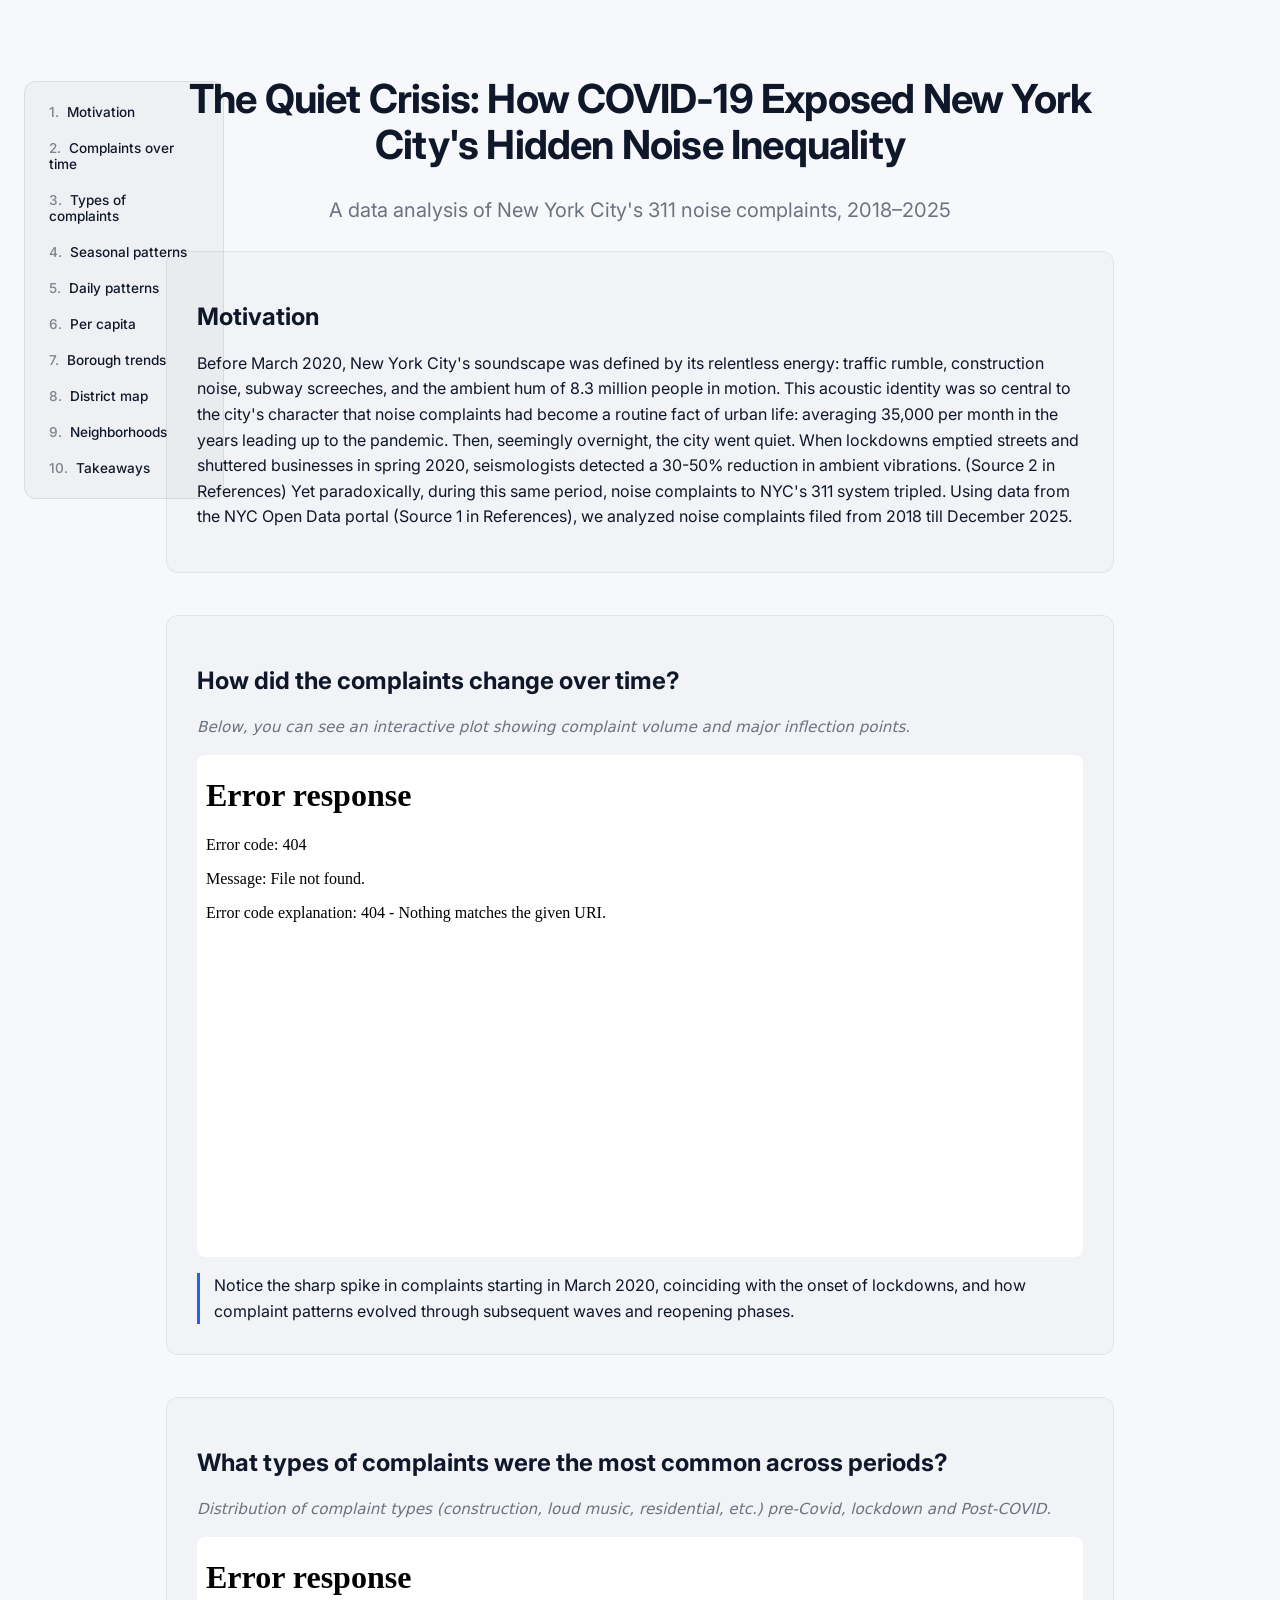
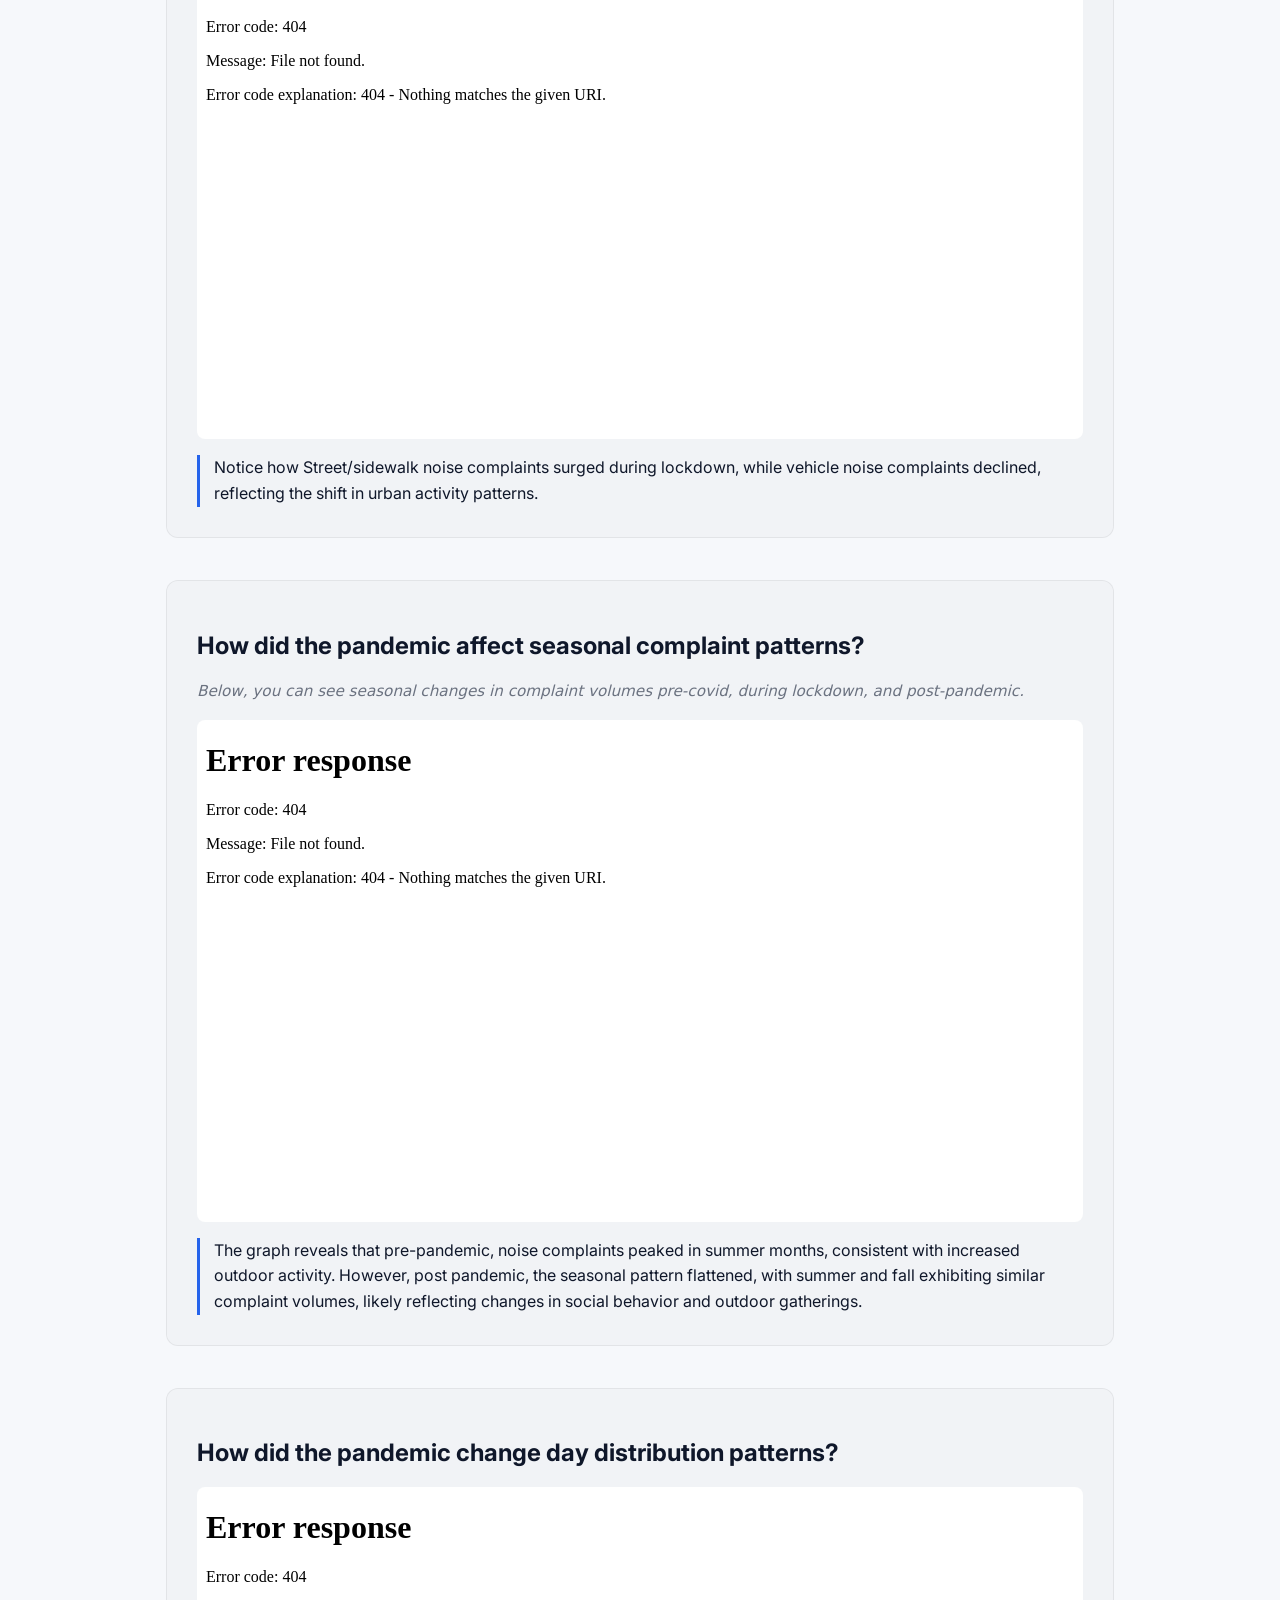
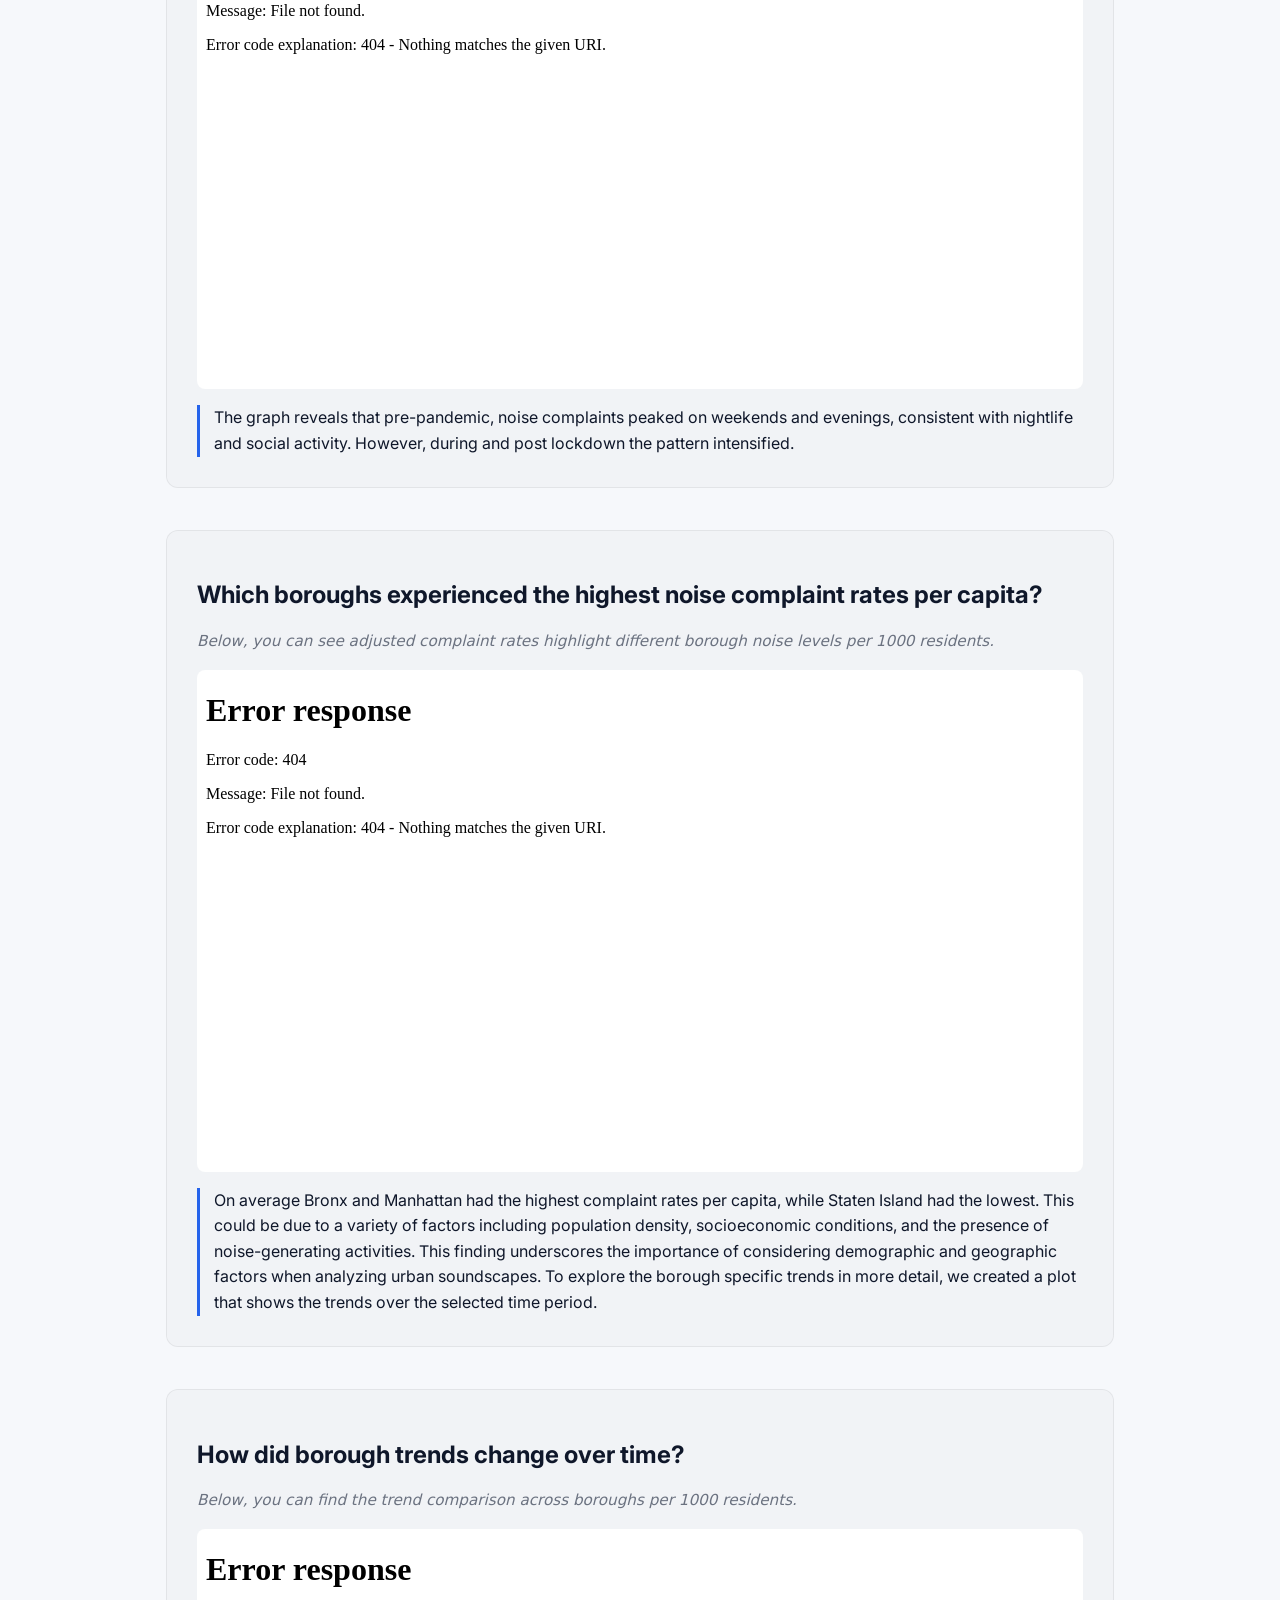
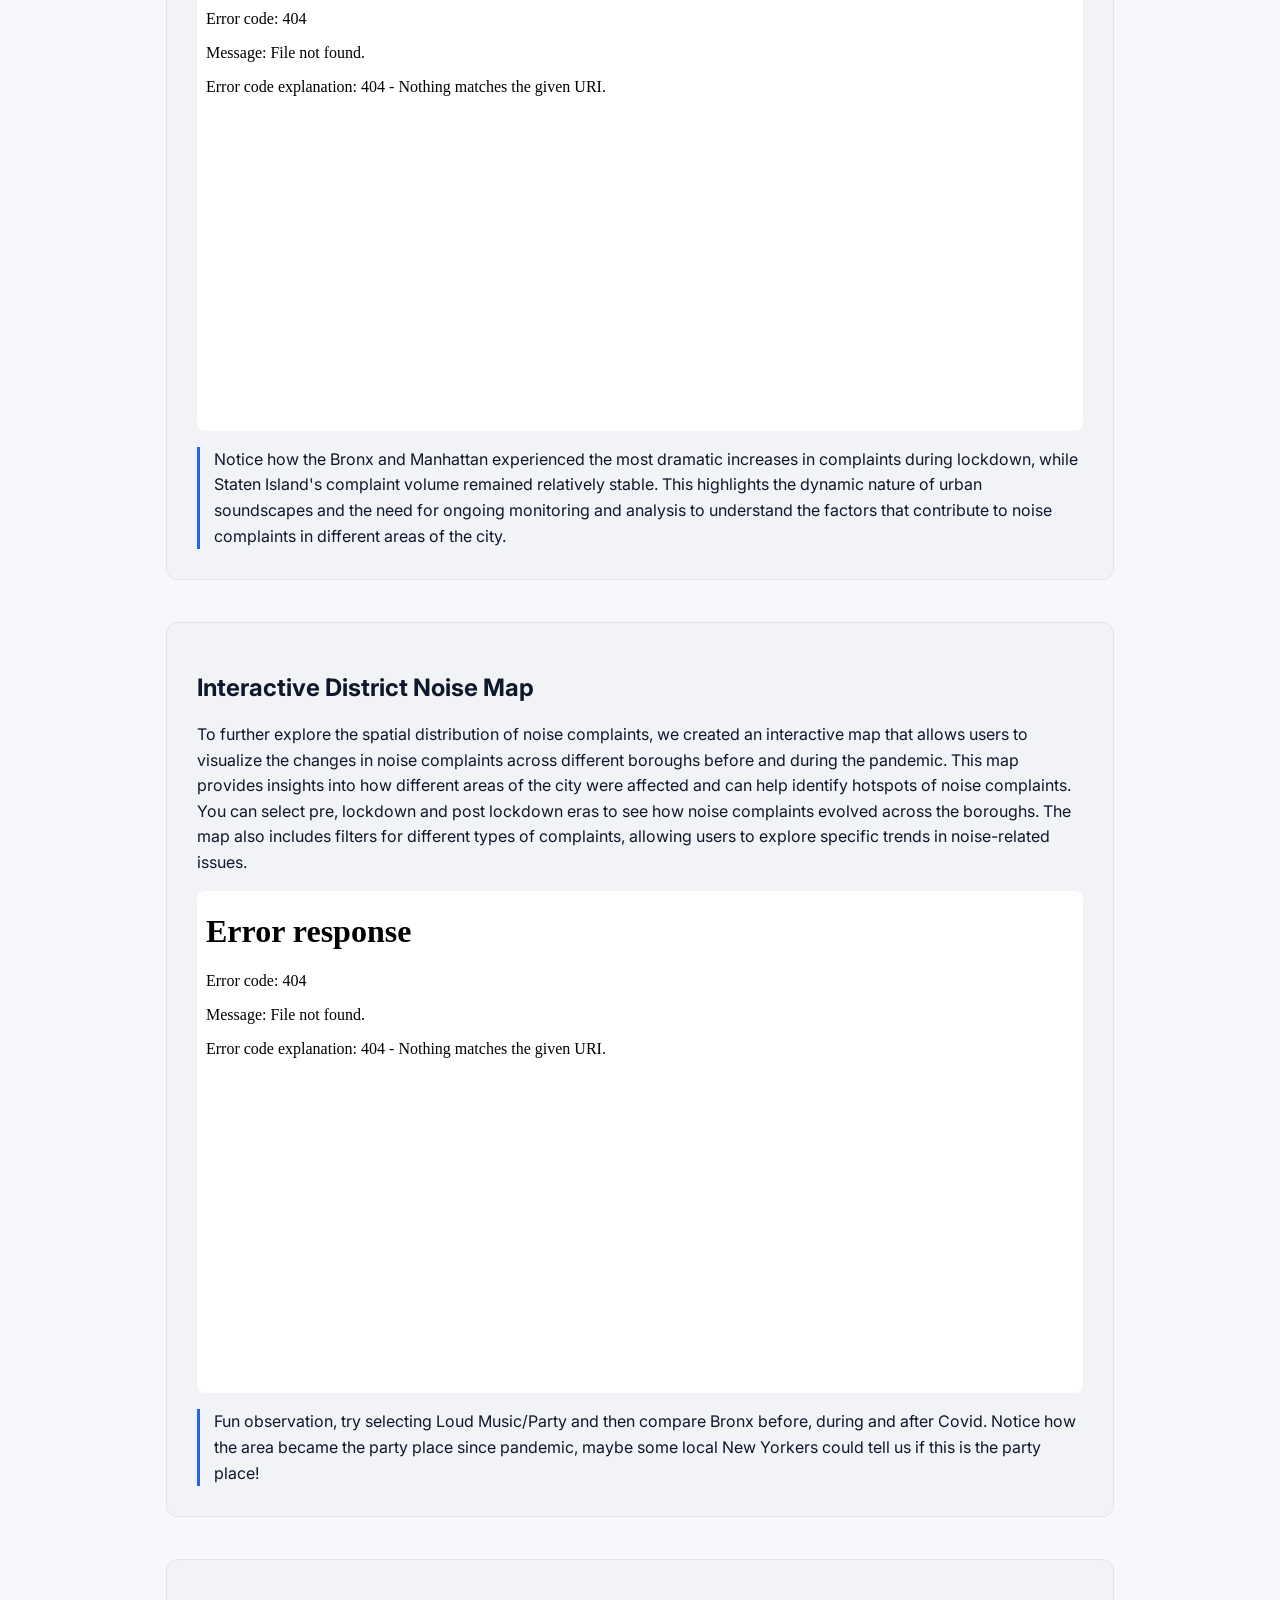
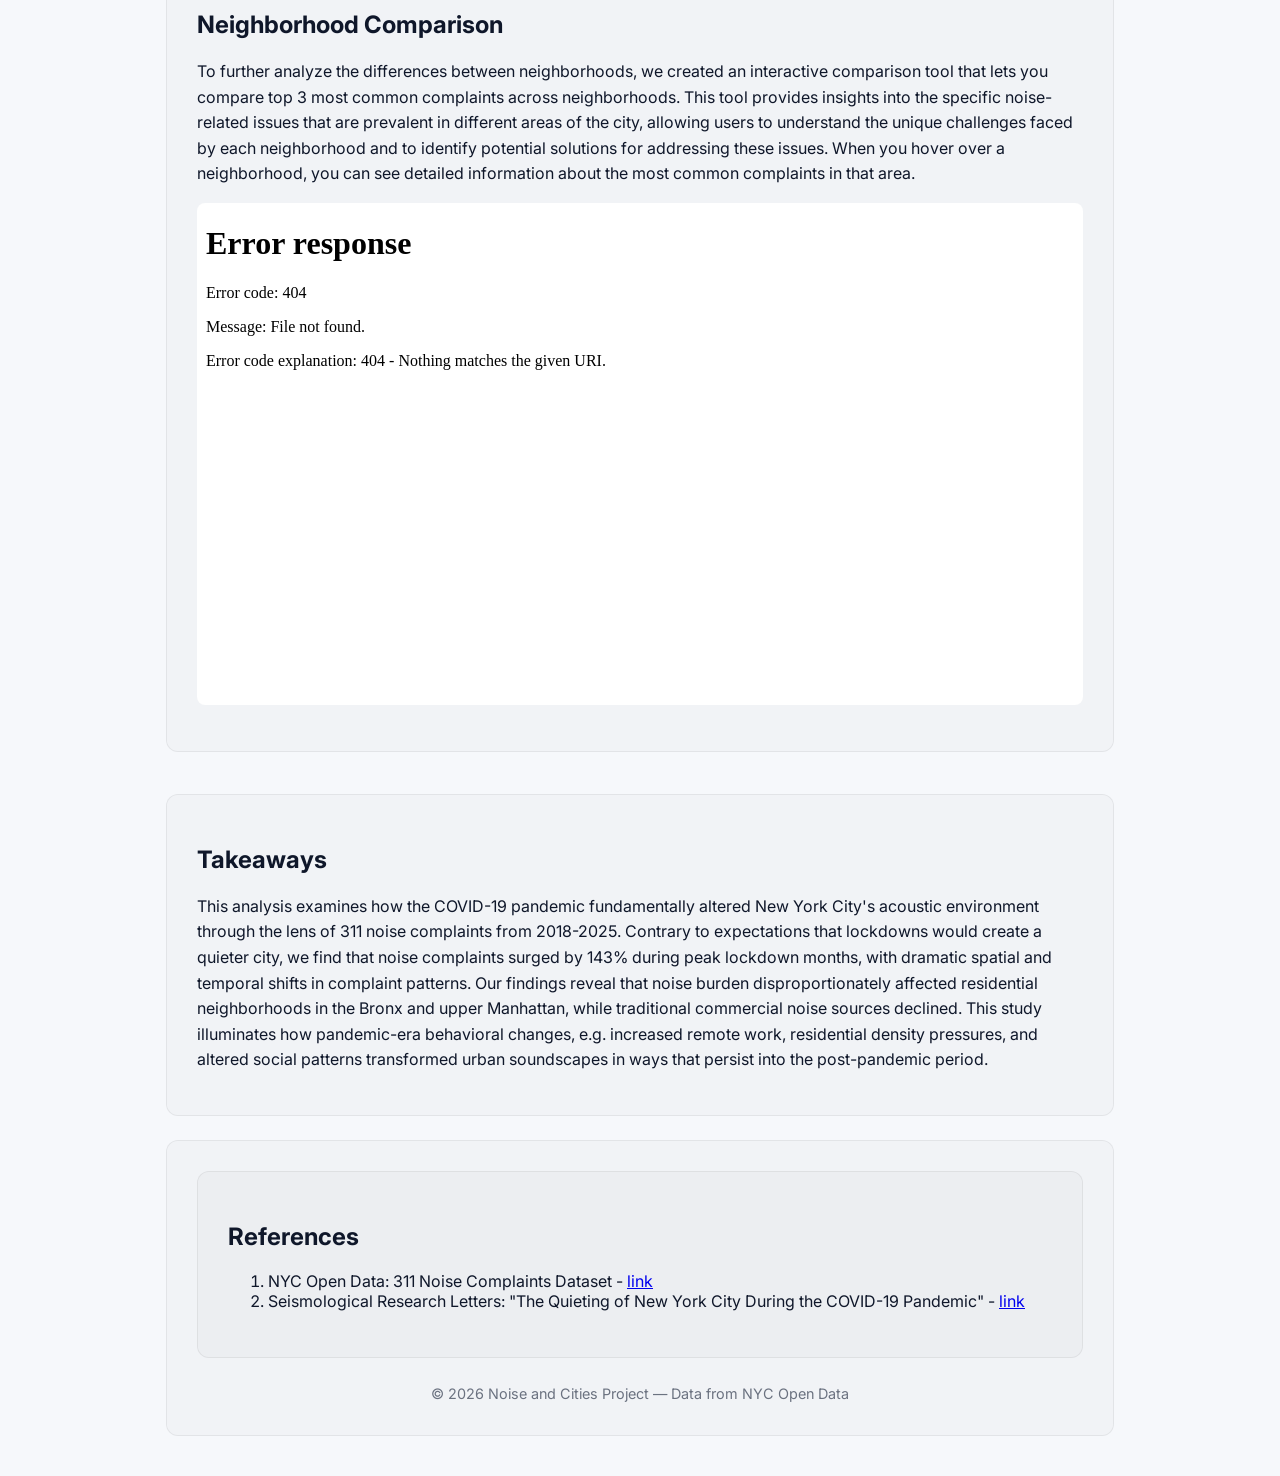
==== commit dc209285: "reorder" ====
--- a/index.html
+++ b/index.html
@@ -20,12 +20,12 @@
     <p class="subtitle">A data analysis of New York City's 311 noise complaints, 2018–2025</p>
     <nav class="toc">
       <a href="#overview">Motivation</a>
-      <a href="#complaints-over-time">Over time</a>
-      <a href="#types-of-complaints">By type</a>
-      <a href="#daily-patterns">By day</a>
+      <a href="#complaints-over-time">Complaints over time</a>
+      <a href="#types-of-complaints">Types of complaints</a>
+      <a href="#seasonal">Seasonal patterns</a>
+      <a href="#daily-patterns">Daily patterns</a>
       <a href="#per-capita">Per capita</a> 
       <a href="#borough-trends">Borough trends</a>
-      <a href="#seasonal">Seasonal</a>
       <a href="#interactive-map">District map</a>
       <a href="#neighborhood-comparison">Neighborhoods</a>
       <a href="#takeaways">Takeaways</a>
@@ -55,7 +55,19 @@
         <p class="caption">Notice the sharp spike in complaints starting in March 2020, coinciding with the onset of lockdowns, and how complaint patterns evolved through subsequent waves and reopening phases.</p>
         </section>
 
-        <section id="seasonal">
+       
+
+        <section id="types-of-complaints">
+          <h2>What types of complaints were the most common across periods?</h2>
+          <p>Distribution of complaint types (construction, loud music, residential, etc.) pre-Covid, lockdown and Post-COVID.</p>
+          <div class="chart-wrap"> 
+          <iframe src="types_of_complaints.html" width="100%" height="500" style="border:none;"></iframe>
+          </div>
+          <p class="caption">Notice how Street/sidewalk noise complaints surged during lockdown,
+          while vehicle noise complaints declined, reflecting the shift in urban activity patterns. </p>
+        </section>
+
+         <section id="seasonal">
           <h2>How did the pandemic affect seasonal complaint patterns?</h2>
           <p>Below, you can see seasonal changes in complaint volumes pre-covid, during lockdown, and post-pandemic.</p>
           <div class="chart-wrap"> 
@@ -65,16 +77,6 @@
 consistent with increased outdoor activity. However, post pandemic, the seasonal pattern flattened, 
 with summer and fall exhibiting similar complaint volumes, likely reflecting changes in social 
 behavior and outdoor gatherings. </p>
-        </section>
-
-        <section id="types-of-complaints">
-          <h2>What types of complaints were the most common across periods?</h2>
-          <p>Distribution of complaint types (construction, loud music, residential, etc.) pre-Covid, lockdown and Post-COVID.</p>
-          <div class="chart-wrap"> 
-          <iframe src="types_of_complaints.html" width="100%" height="500" style="border:none;"></iframe>
-          </div>
-          <p class="caption">Notice how Street/sidewalk noise complaints surged during lockdown,
-          while vehicle noise complaints declined, reflecting the shift in urban activity patterns. </p>
         </section>
 
         <section id="daily-patterns">
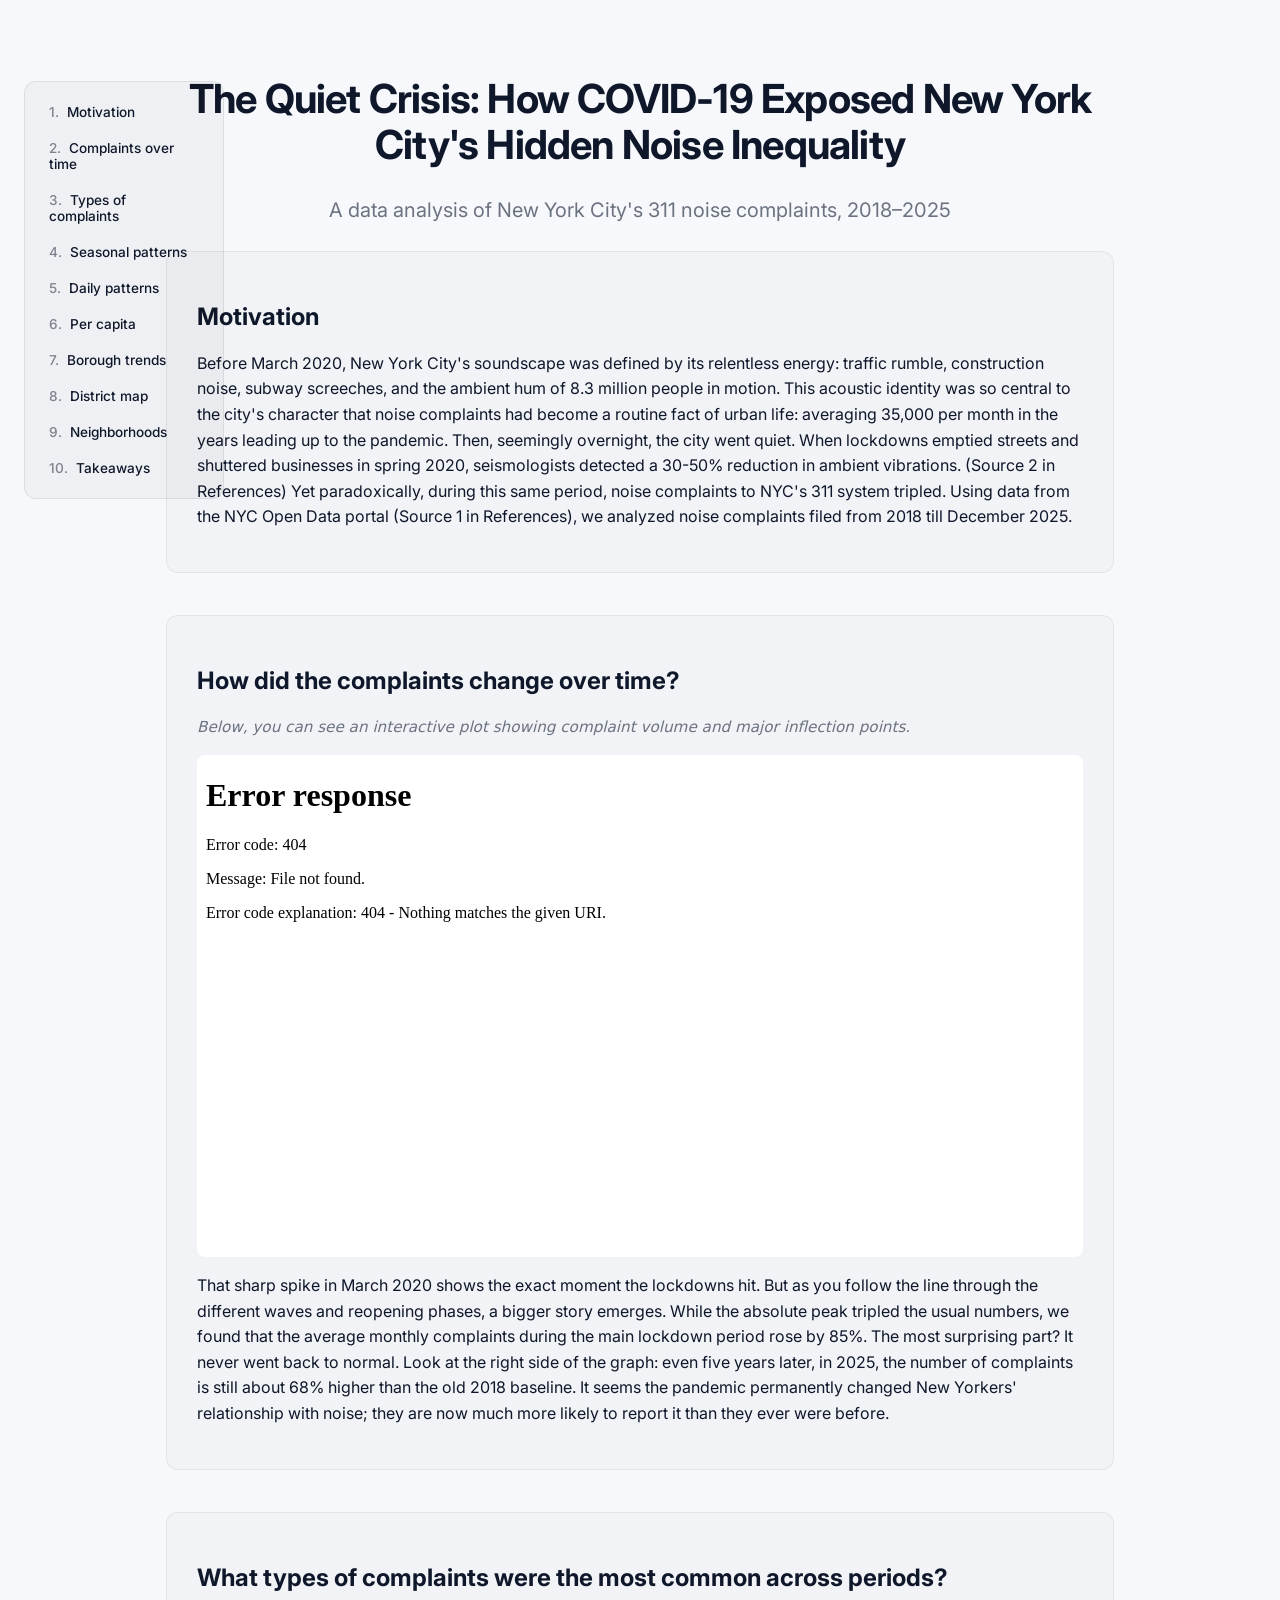
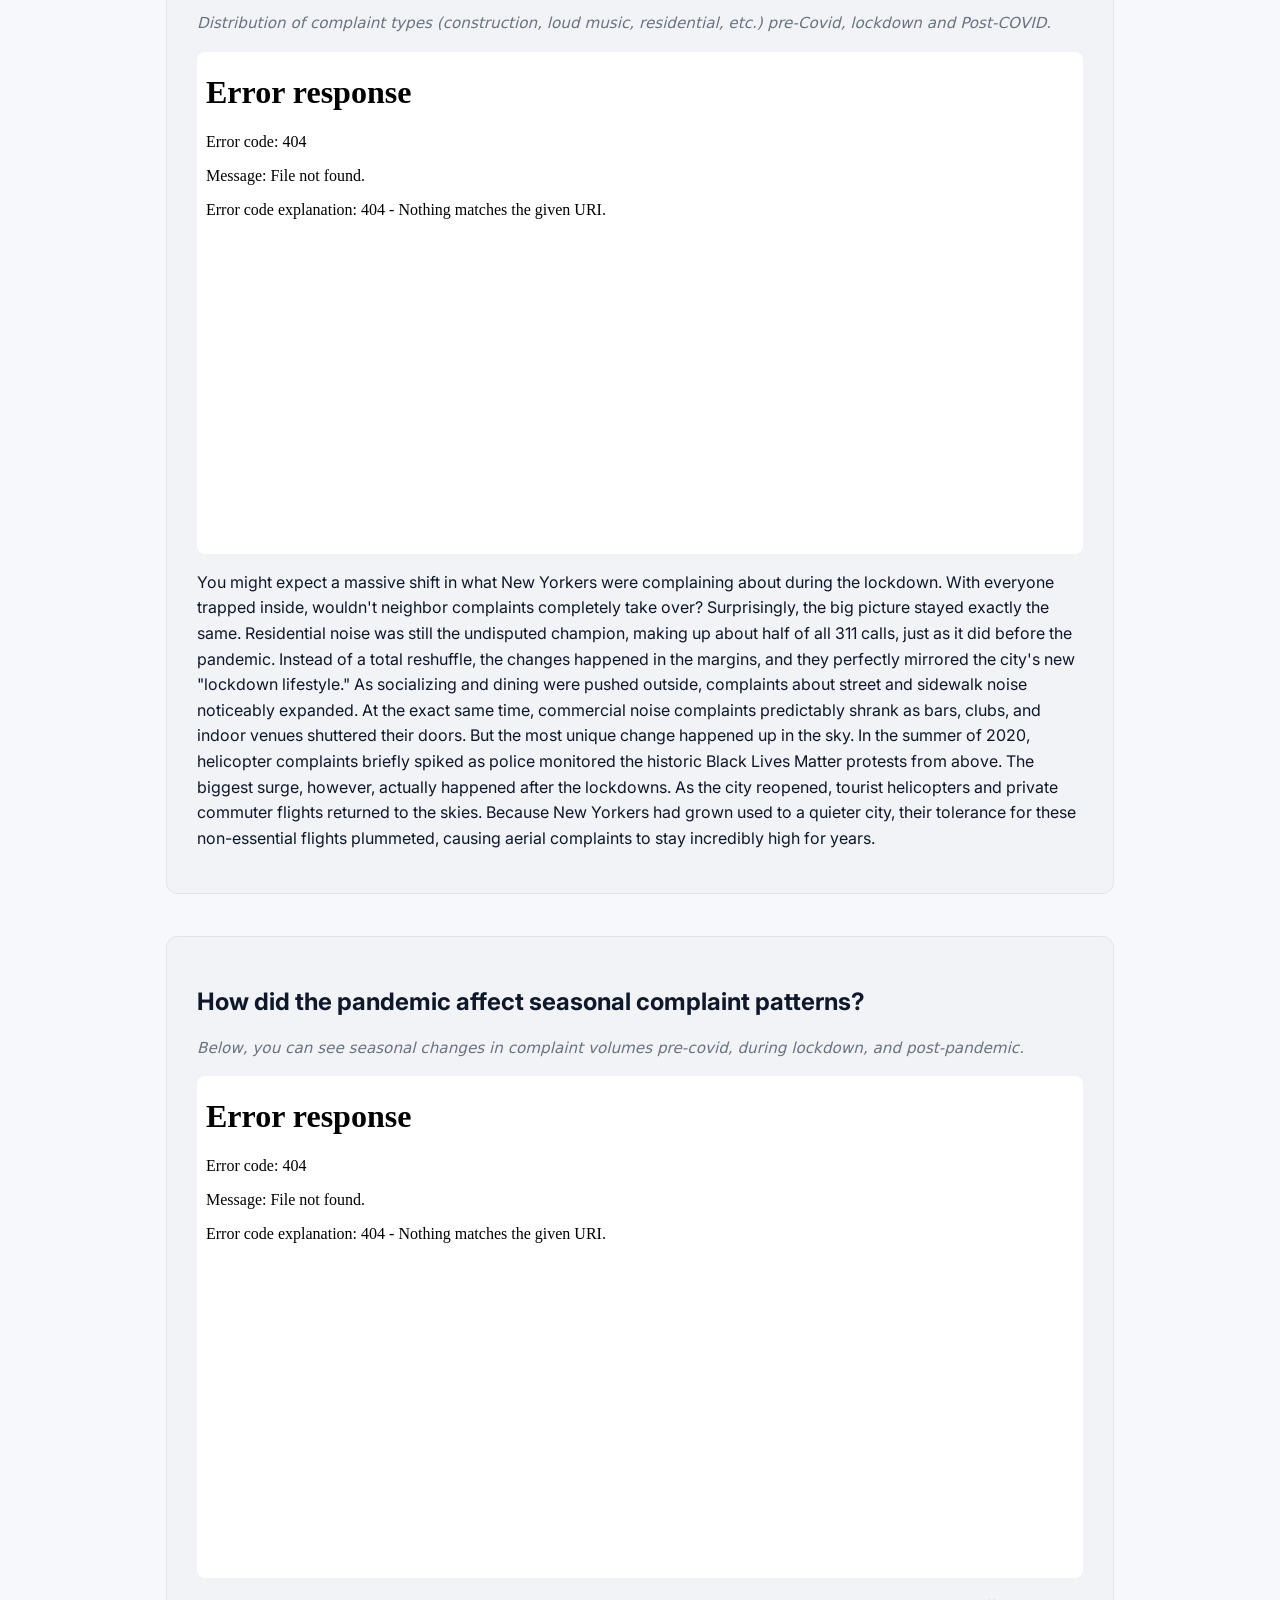
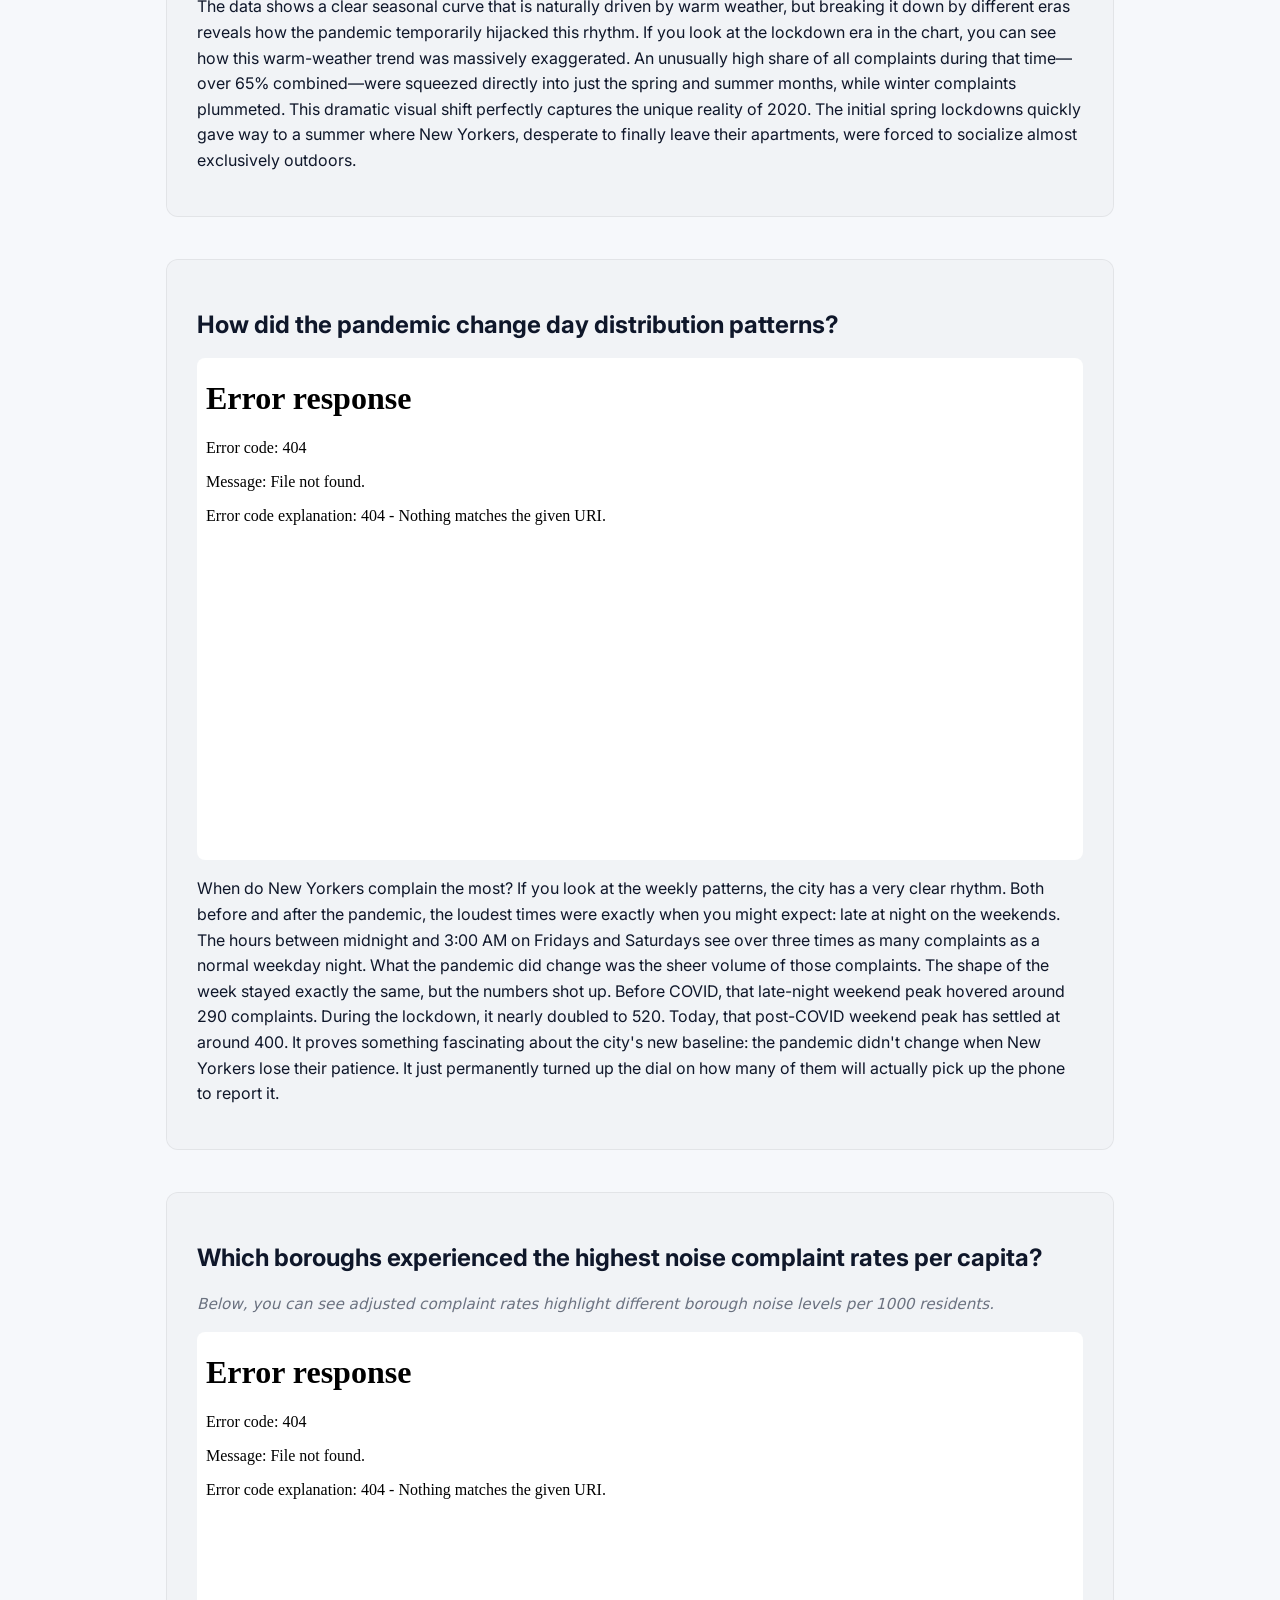
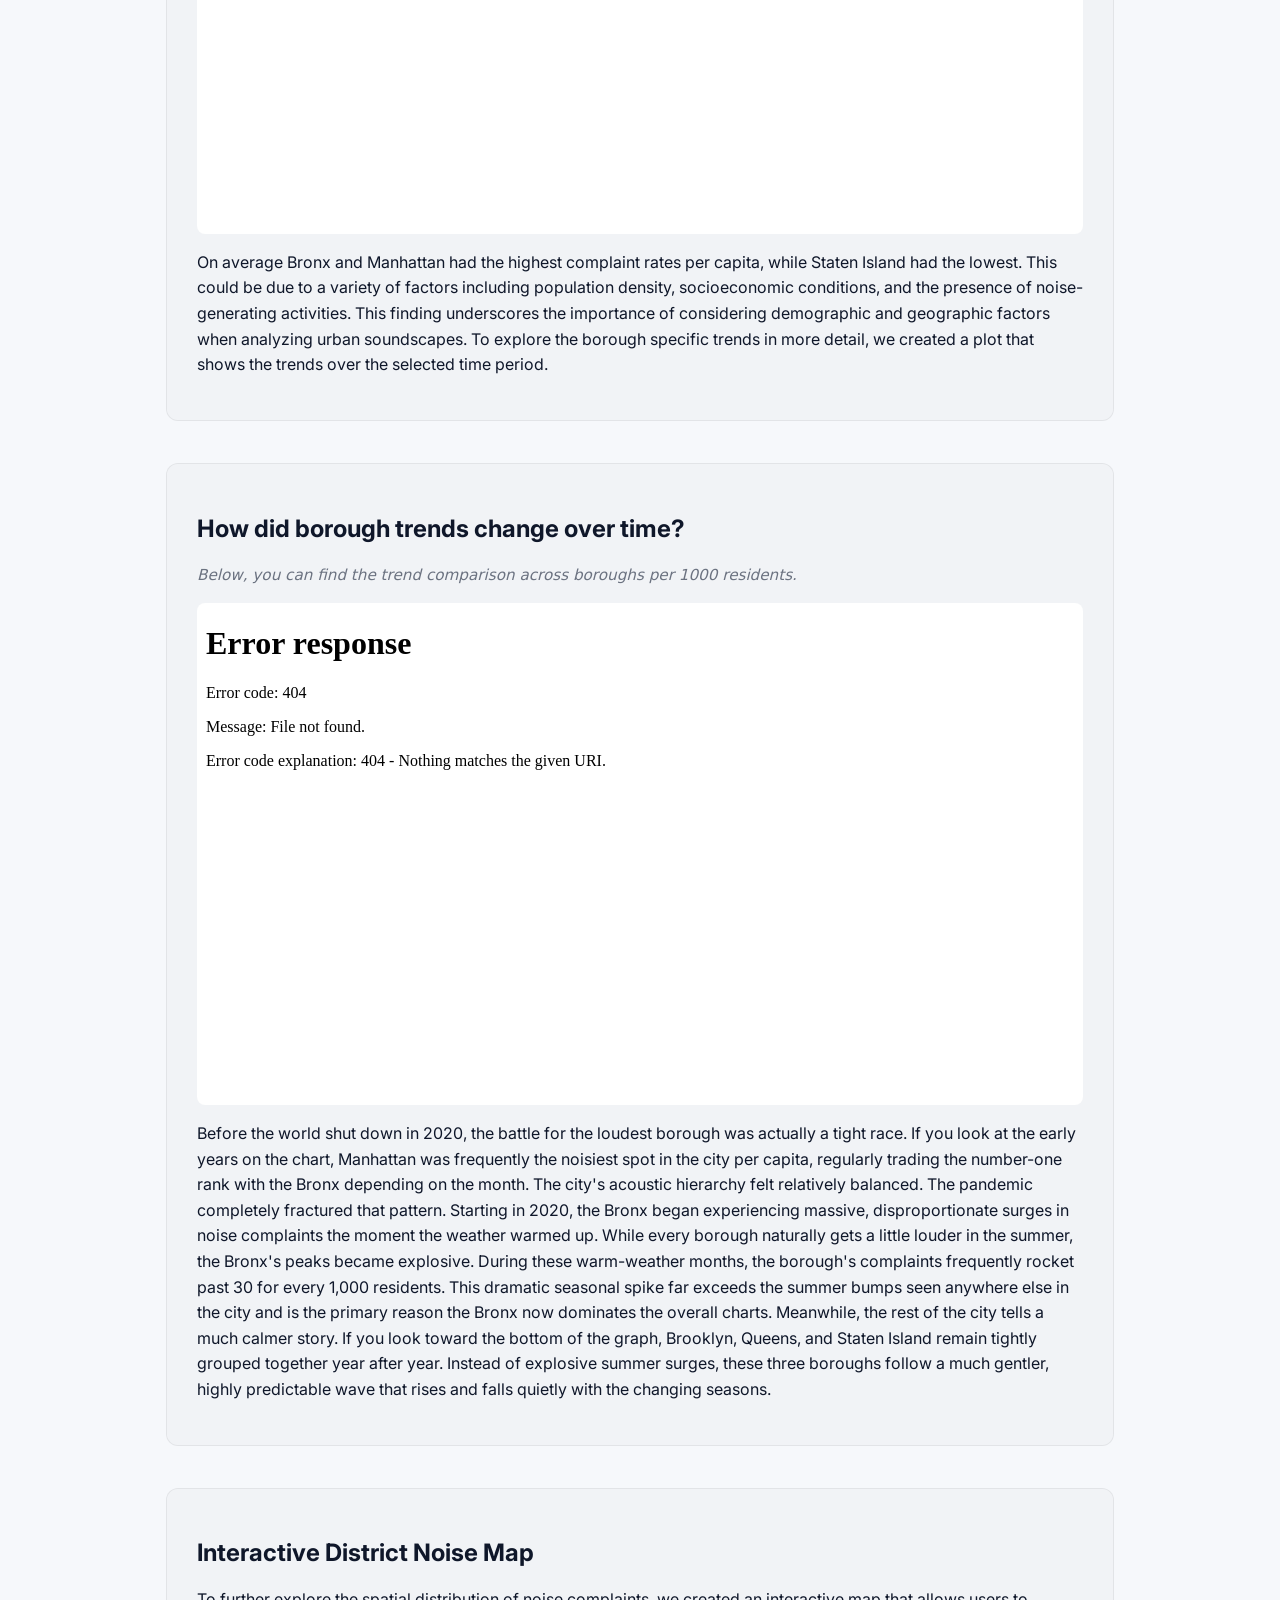
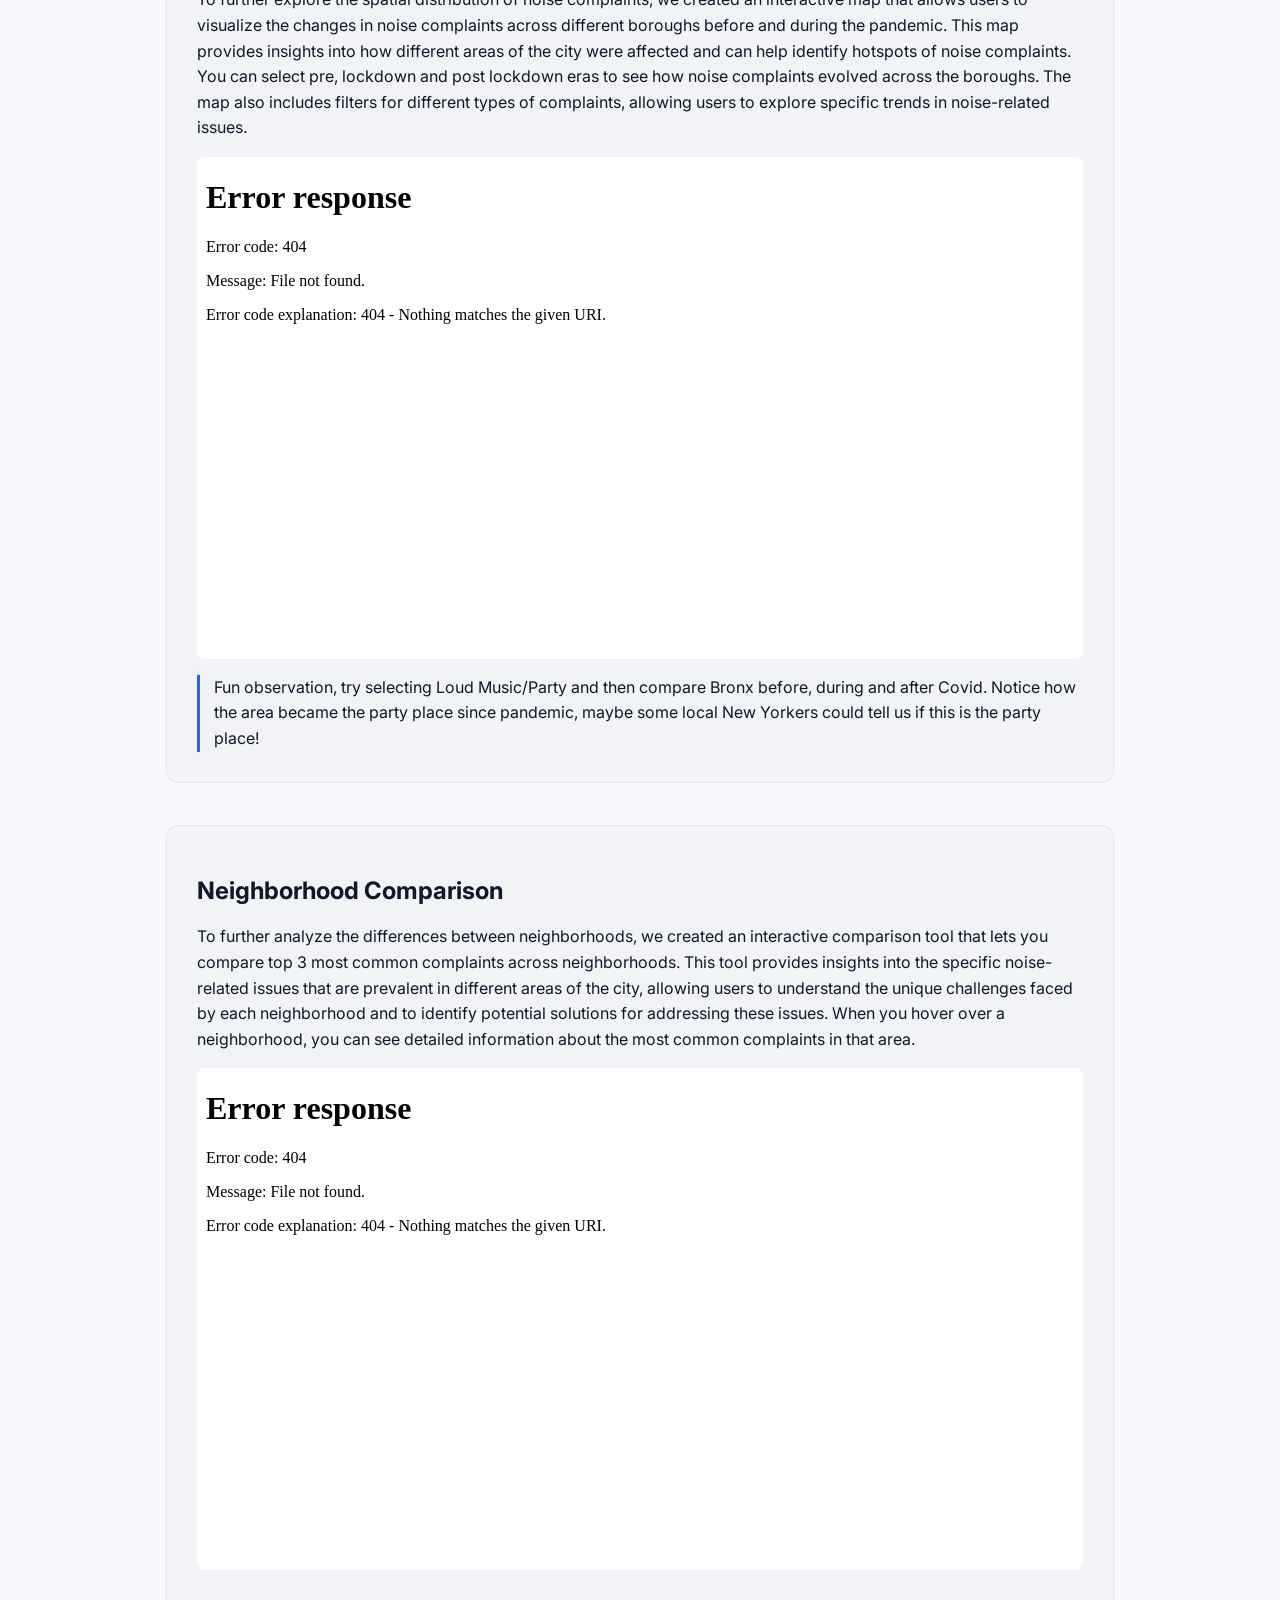
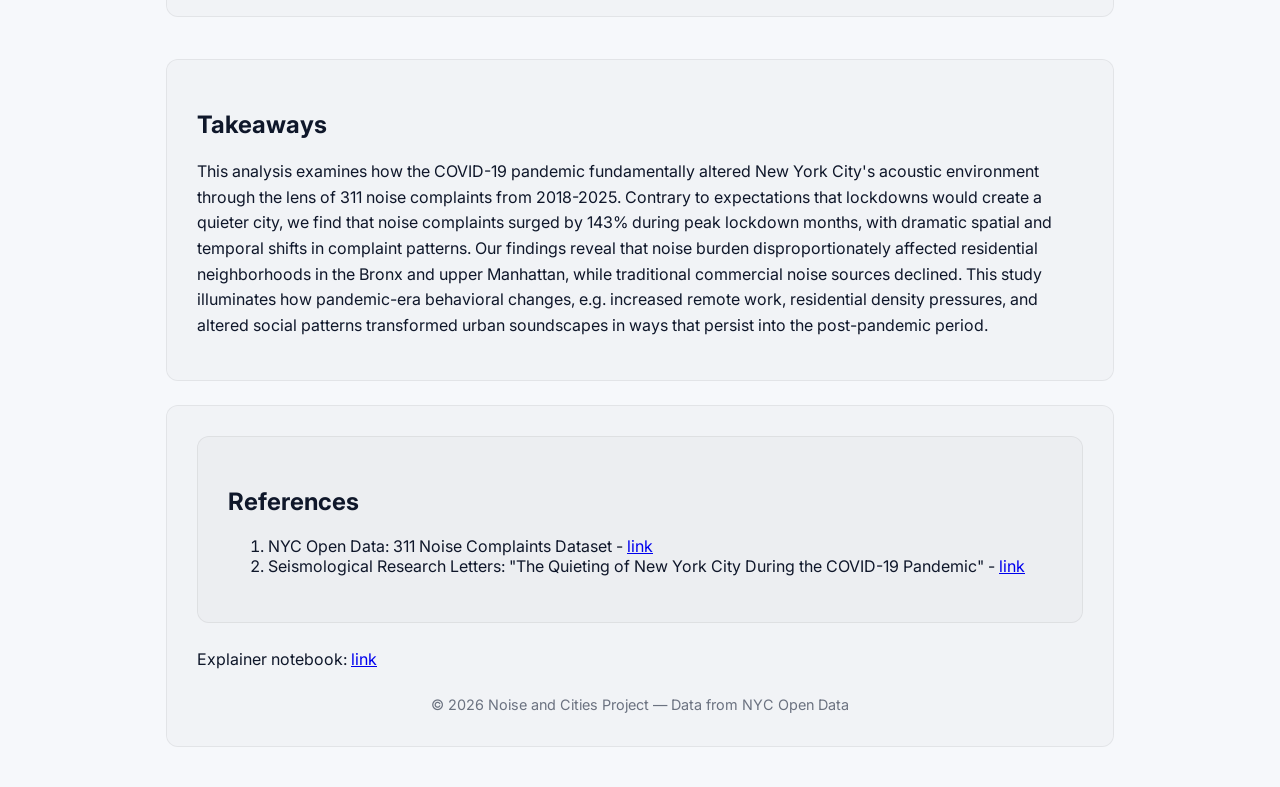
==== commit ff3eb3ba: "descriptions and link to the website, rereun notebook" ====
--- a/index.html
+++ b/index.html
@@ -52,8 +52,11 @@
           <div class="chart-wrap"> 
           <iframe src="complaints_over_time.html" width="100%" height="500" style="border:none;"></iframe>
           </div>
-        <p class="caption">Notice the sharp spike in complaints starting in March 2020, coinciding with the onset of lockdowns, and how complaint patterns evolved through subsequent waves and reopening phases.</p>
-        </section>
+        <!-- <p class="caption">Notice the sharp spike in complaints starting in March 2020, coinciding with the onset of lockdowns, and how complaint patterns evolved through subsequent waves and reopening phases.</p> -->
+        <p class="body-text">That sharp spike in March 2020 shows the exact moment the lockdowns hit. But as you follow the line through the different waves and reopening phases, a bigger story emerges.
+    While the absolute peak tripled the usual numbers, we found that the average monthly complaints during the main lockdown period rose by 85%.
+    The most surprising part? It never went back to normal. Look at the right side of the graph: even five years later, in 2025, the number of complaints is still about 68% higher than the old 2018 baseline. It seems the pandemic permanently changed New Yorkers' relationship with noise; they are now much more likely to report it than they ever were before.</p>
+      </section>
 
        
 
@@ -63,8 +66,13 @@
           <div class="chart-wrap"> 
           <iframe src="types_of_complaints.html" width="100%" height="500" style="border:none;"></iframe>
           </div>
-          <p class="caption">Notice how Street/sidewalk noise complaints surged during lockdown,
-          while vehicle noise complaints declined, reflecting the shift in urban activity patterns. </p>
+          <!-- <p class="caption">Notice how Street/sidewalk noise complaints surged during lockdown,
+          while vehicle noise complaints declined, reflecting the shift in urban activity patterns. </p> -->
+          <p class="body-text">You might expect a massive shift in what New Yorkers were complaining about during the lockdown. With everyone trapped inside, wouldn't neighbor complaints completely take over? Surprisingly, the big picture stayed exactly the same. Residential noise was still the undisputed champion, making up about half of all 311 calls, just as it did before the pandemic.
+
+Instead of a total reshuffle, the changes happened in the margins, and they perfectly mirrored the city's new "lockdown lifestyle." As socializing and dining were pushed outside, complaints about street and sidewalk noise noticeably expanded. At the exact same time, commercial noise complaints predictably shrank as bars, clubs, and indoor venues shuttered their doors.
+
+But the most unique change happened up in the sky. In the summer of 2020, helicopter complaints briefly spiked as police monitored the historic Black Lives Matter protests from above. The biggest surge, however, actually happened after the lockdowns. As the city reopened, tourist helicopters and private commuter flights returned to the skies. Because New Yorkers had grown used to a quieter city, their tolerance for these non-essential flights plummeted, causing aerial complaints to stay incredibly high for years.</p>
         </section>
 
          <section id="seasonal">
@@ -73,10 +81,15 @@
           <div class="chart-wrap"> 
           <iframe src="seasonal_share.html" width="100%" height="500" style="border:none;"></iframe>
           </div>
-          <p class="caption">The graph reveals that pre-pandemic, noise complaints peaked in summer months,
+          <!-- <p class="caption">The graph reveals that pre-pandemic, noise complaints peaked in summer months,
 consistent with increased outdoor activity. However, post pandemic, the seasonal pattern flattened, 
 with summer and fall exhibiting similar complaint volumes, likely reflecting changes in social 
-behavior and outdoor gatherings. </p>
+behavior and outdoor gatherings. </p> -->
+          <p class="body-text">The data shows a clear seasonal curve that is naturally driven by warm weather, but breaking it down by different eras reveals how the pandemic temporarily hijacked this rhythm.
+
+If you look at the lockdown era in the chart, you can see how this warm-weather trend was massively exaggerated. An unusually high share of all complaints during that time—over 65% combined—were squeezed directly into just the spring and summer months, while winter complaints plummeted.
+
+This dramatic visual shift perfectly captures the unique reality of 2020. The initial spring lockdowns quickly gave way to a summer where New Yorkers, desperate to finally leave their apartments, were forced to socialize almost exclusively outdoors.</p>
         </section>
 
         <section id="daily-patterns">
@@ -84,9 +97,14 @@
           <div class="chart-wrap"> 
           <iframe src="daily_patterns.html" width="100%" height="500" style="border:none;"></iframe>
           </div>
-          <p class="caption">The graph reveals that pre-pandemic, noise complaints peaked on weekends and evenings,
+          <!-- <p class="caption">The graph reveals that pre-pandemic, noise complaints peaked on weekends and evenings,
           consistent with nightlife and social activity. However, during and post lockdown 
-          the pattern intensified.</p>
+          the pattern intensified.</p> -->
+          <p class="body-text">When do New Yorkers complain the most? If you look at the weekly patterns, the city has a very clear rhythm. Both before and after the pandemic, the loudest times were exactly when you might expect: late at night on the weekends. The hours between midnight and 3:00 AM on Fridays and Saturdays see over three times as many complaints as a normal weekday night.
+
+What the pandemic did change was the sheer volume of those complaints. The shape of the week stayed exactly the same, but the numbers shot up. Before COVID, that late-night weekend peak hovered around 290 complaints. During the lockdown, it nearly doubled to 520.
+
+Today, that post-COVID weekend peak has settled at around 400. It proves something fascinating about the city's new baseline: the pandemic didn't change when New Yorkers lose their patience. It just permanently turned up the dial on how many of them will actually pick up the phone to report it.</p>
         </section>
 
         <section id="per-capita">
@@ -95,13 +113,13 @@
           <div class="chart-wrap"> 
           <iframe src="complaints_per_capita.html" width="100%" height="500" style="border:none;"></iframe>
           </div>
-          <p class="caption">On average Bronx and Manhattan had the highest complaint rates per capita, 
+          <p class="body-text">On average Bronx and Manhattan had the highest complaint rates per capita, 
           while Staten Island had the lowest. This could be due to a variety of factors including population
            density, socioeconomic conditions, and the presence of noise-generating activities. 
            This finding underscores the importance of considering demographic and geographic factors 
            when analyzing urban soundscapes. To explore the borough 
            specific trends in more detail, we created a plot that shows the trends over the selected time period.</p>
-        </section>
+          </section>
 
         <section id="borough-trends">
           <h2>How did borough trends change over time?</h2>
@@ -109,11 +127,16 @@
           <div class="chart-wrap"> 
           <iframe src="borough_trends.html" width="100%" height="500" style="border:none;"></iframe>
           </div>
-          <p class="caption">Notice how the Bronx and Manhattan experienced the most dramatic increases in complaints during lockdown,
+          <!-- <p class="caption">Notice how the Bronx and Manhattan experienced the most dramatic increases in complaints during lockdown,
            while Staten Island's complaint volume remained relatively stable. 
            This highlights the dynamic nature of urban soundscapes and the need for ongoing monitoring and analysis to understand 
-           the factors that contribute to noise complaints in different areas of the city.</p>
-        </section>
+           the factors that contribute to noise complaints in different areas of the city.</p> -->
+          <p class="body-text">Before the world shut down in 2020, the battle for the loudest borough was actually a tight race. If you look at the early years on the chart, Manhattan was frequently the noisiest spot in the city per capita, regularly trading the number-one rank with the Bronx depending on the month. The city's acoustic hierarchy felt relatively balanced.
+
+The pandemic completely fractured that pattern. Starting in 2020, the Bronx began experiencing massive, disproportionate surges in noise complaints the moment the weather warmed up. While every borough naturally gets a little louder in the summer, the Bronx's peaks became explosive. During these warm-weather months, the borough's complaints frequently rocket past 30 for every 1,000 residents. This dramatic seasonal spike far exceeds the summer bumps seen anywhere else in the city and is the primary reason the Bronx now dominates the overall charts.
+
+Meanwhile, the rest of the city tells a much calmer story. If you look toward the bottom of the graph, Brooklyn, Queens, and Staten Island remain tightly grouped together year after year. Instead of explosive summer surges, these three boroughs follow a much gentler, highly predictable wave that rises and falls quietly with the changing seasons.</p>
+          </section>
 
 
         <section id="interactive-map">
@@ -170,6 +193,10 @@
       </ol>
     </section>
 
+    <p class="body-text">
+      Explainer notebook: <a href="https://github.com/thorrila/sda_final_project/blob/main/notebook/notebook_light.ipynb" target="_blank">link</a>
+    </p>
+
     <footer>
       <p>&copy; 2026 Noise and Cities Project — Data from NYC Open Data</p>
     </footer>
